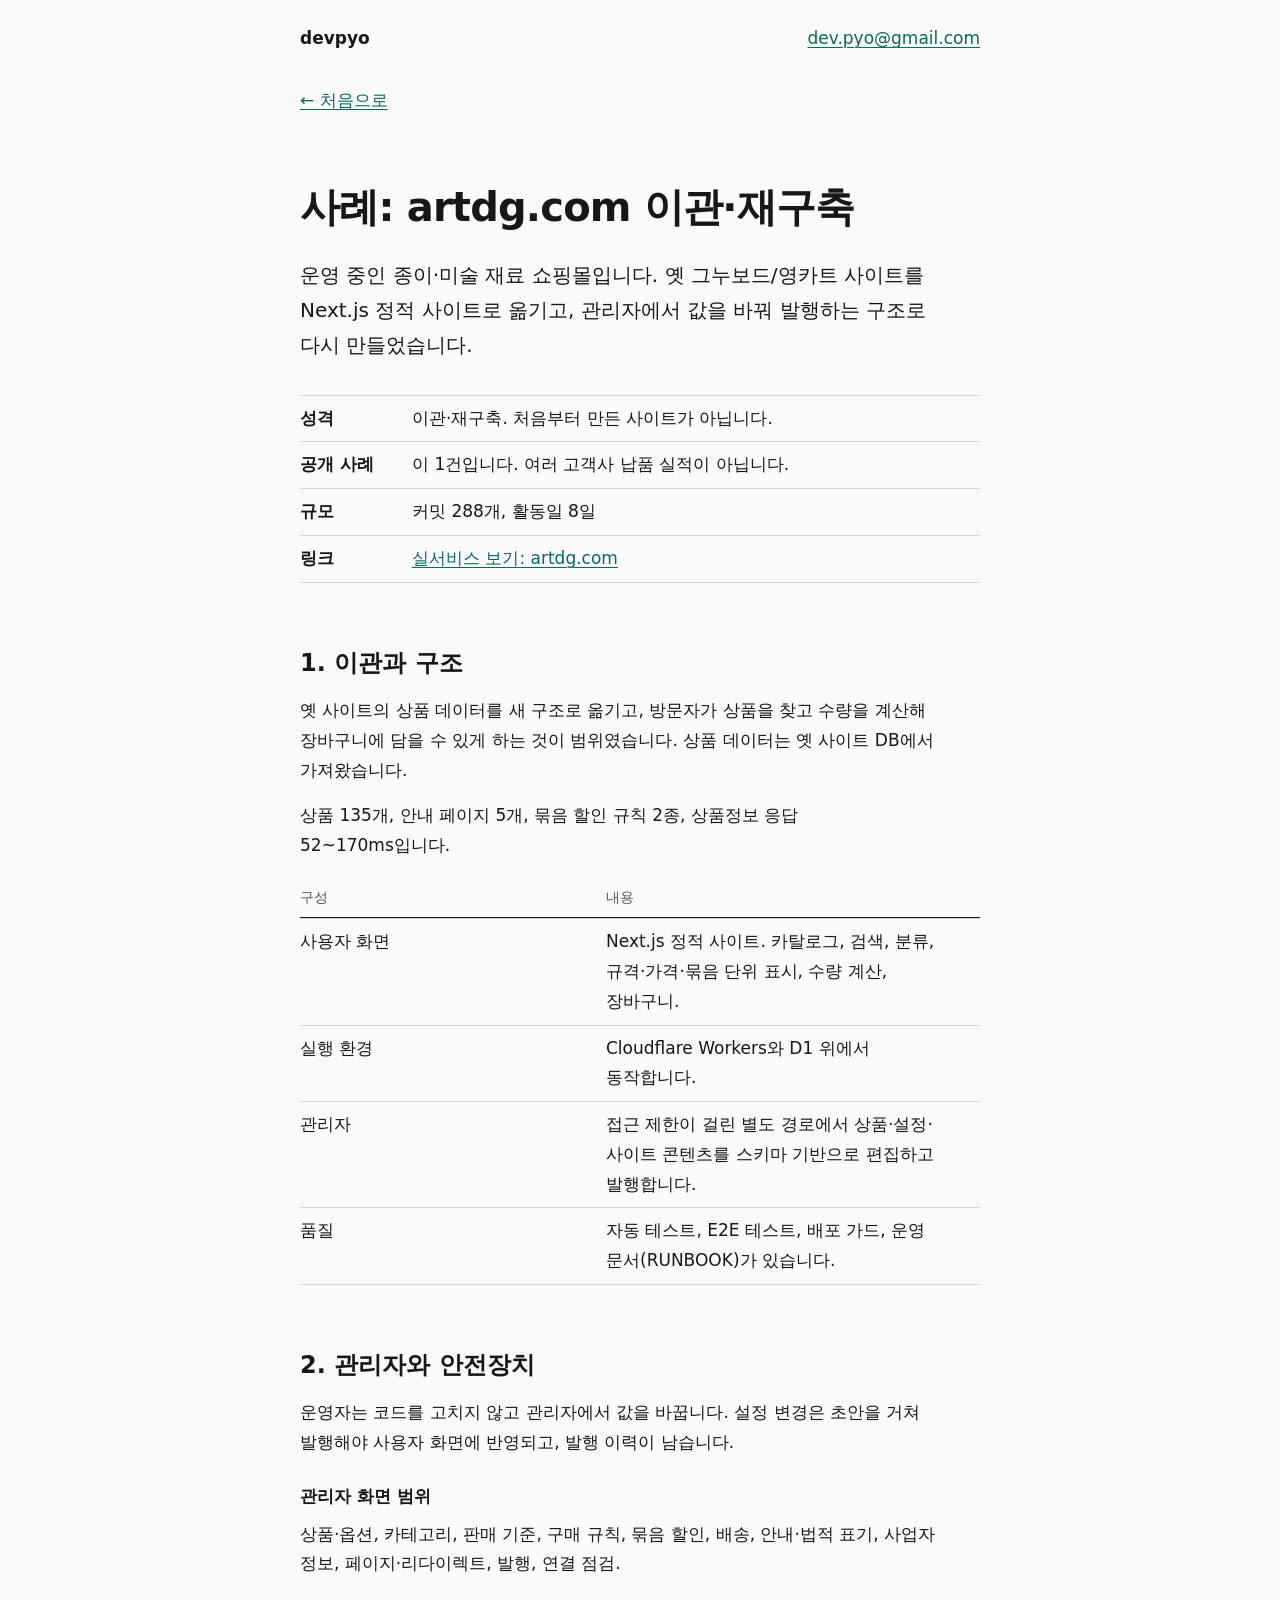
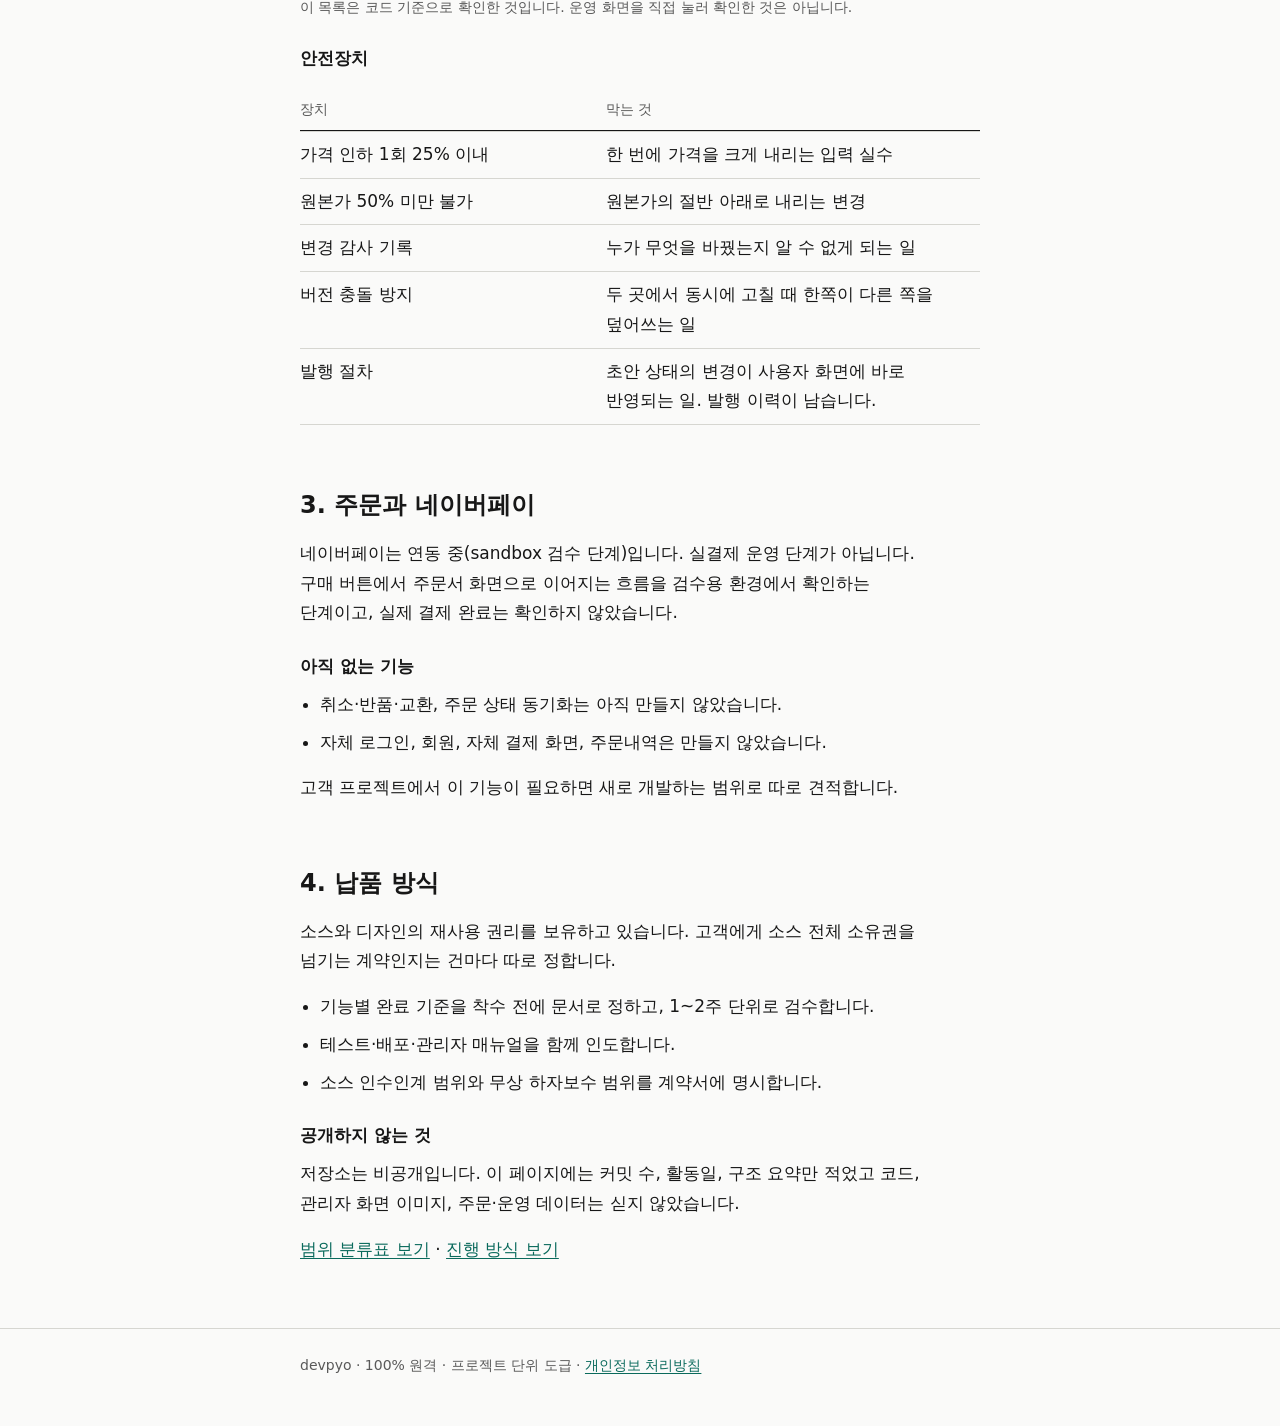
==== case-artdg.html @ 351aacef "Redesign v3: single-column, table-as-tool, no cards, no motion Based on a 31-site review. Removes be" ====
<!doctype html>
<html lang="ko">
<head>
<meta charset="utf-8">
<meta name="viewport" content="width=device-width, initial-scale=1">
<title>사례: artdg.com 이관·재구축 | devpyo</title>
<meta name="description" content="artdg.com 사례. 옛 그누보드/영카트 쇼핑몰을 Next.js 정적 사이트와 Cloudflare Workers/D1 위의 관리자 구조로 이관·재구축한 범위와 아직 없는 기능을 4장으로 나눠 적었습니다.">
<meta name="color-scheme" content="light dark">
<link rel="icon" type="image/svg+xml" href="favicon.svg">
<link rel="stylesheet" href="style.css">
</head>
<body>
<a class="skip" href="#main">본문으로 건너뛰기</a>
<header>
  <div class="wrap">
    <a class="brand" href="index.html">devpyo</a>
    <a href="mailto:dev.pyo@gmail.com">dev.pyo@gmail.com</a>
  </div>
</header>

<main id="main" class="wrap">

<p class="crumb"><a href="index.html">← 처음으로</a></p>
<h1>사례: artdg.com 이관·재구축</h1>
<p class="lead">운영 중인 종이·미술 재료 쇼핑몰입니다. 옛 그누보드/영카트 사이트를 Next.js 정적 사이트로 옮기고, 관리자에서 값을 바꿔 발행하는 구조로 다시 만들었습니다.</p>
<dl class="facts">
  <dt>성격</dt><dd>이관·재구축. 처음부터 만든 사이트가 아닙니다.</dd>
  <dt>공개 사례</dt><dd>이 1건입니다. 여러 고객사 납품 실적이 아닙니다.</dd>
  <dt>규모</dt><dd>커밋 288개, 활동일 8일</dd>
  <dt>링크</dt><dd><a href="https://artdg.com/" rel="noopener">실서비스 보기: artdg.com</a></dd>
</dl>

<section id="ch1">
  <h2>1. 이관과 구조</h2>
  <p>옛 사이트의 상품 데이터를 새 구조로 옮기고, 방문자가 상품을 찾고 수량을 계산해 장바구니에 담을 수 있게 하는 것이 범위였습니다. 상품 데이터는 옛 사이트 DB에서 가져왔습니다.</p>
  <p>상품 135개, 안내 페이지 5개, 묶음 할인 규칙 2종, 상품정보 응답 52~170ms입니다.</p>
  <table>
    <caption>구성 요소</caption>
    <thead><tr><th scope="col">구성</th><th scope="col">내용</th></tr></thead>
    <tbody>
      <tr><th scope="row">사용자 화면</th><td>Next.js 정적 사이트. 카탈로그, 검색, 분류, 규격·가격·묶음 단위 표시, 수량 계산, 장바구니.</td></tr>
      <tr><th scope="row">실행 환경</th><td>Cloudflare Workers와 D1 위에서 동작합니다.</td></tr>
      <tr><th scope="row">관리자</th><td>접근 제한이 걸린 별도 경로에서 상품·설정·사이트 콘텐츠를 스키마 기반으로 편집하고 발행합니다.</td></tr>
      <tr><th scope="row">품질</th><td>자동 테스트, E2E 테스트, 배포 가드, 운영 문서(RUNBOOK)가 있습니다.</td></tr>
    </tbody>
  </table>
</section>

<section id="ch2">
  <h2>2. 관리자와 안전장치</h2>
  <p>운영자는 코드를 고치지 않고 관리자에서 값을 바꿉니다. 설정 변경은 초안을 거쳐 발행해야 사용자 화면에 반영되고, 발행 이력이 남습니다.</p>
  <h3>관리자 화면 범위</h3>
  <p>상품·옵션, 카테고리, 판매 기준, 구매 규칙, 묶음 할인, 배송, 안내·법적 표기, 사업자 정보, 페이지·리다이렉트, 발행, 연결 점검.</p>
  <p class="small">이 목록은 코드 기준으로 확인한 것입니다. 운영 화면을 직접 눌러 확인한 것은 아닙니다.</p>
  <h3>안전장치</h3>
  <table>
    <caption>안전장치</caption>
    <thead><tr><th scope="col">장치</th><th scope="col">막는 것</th></tr></thead>
    <tbody>
      <tr><th scope="row">가격 인하 1회 25% 이내</th><td>한 번에 가격을 크게 내리는 입력 실수</td></tr>
      <tr><th scope="row">원본가 50% 미만 불가</th><td>원본가의 절반 아래로 내리는 변경</td></tr>
      <tr><th scope="row">변경 감사 기록</th><td>누가 무엇을 바꿨는지 알 수 없게 되는 일</td></tr>
      <tr><th scope="row">버전 충돌 방지</th><td>두 곳에서 동시에 고칠 때 한쪽이 다른 쪽을 덮어쓰는 일</td></tr>
      <tr><th scope="row">발행 절차</th><td>초안 상태의 변경이 사용자 화면에 바로 반영되는 일. 발행 이력이 남습니다.</td></tr>
    </tbody>
  </table>
</section>

<section id="ch3">
  <h2>3. 주문과 네이버페이</h2>
  <p>네이버페이는 연동 중(sandbox 검수 단계)입니다. 실결제 운영 단계가 아닙니다. 구매 버튼에서 주문서 화면으로 이어지는 흐름을 검수용 환경에서 확인하는 단계이고, 실제 결제 완료는 확인하지 않았습니다.</p>
  <h3>아직 없는 기능</h3>
  <ul>
    <li>취소·반품·교환, 주문 상태 동기화는 아직 만들지 않았습니다.</li>
    <li>자체 로그인, 회원, 자체 결제 화면, 주문내역은 만들지 않았습니다.</li>
  </ul>
  <p>고객 프로젝트에서 이 기능이 필요하면 새로 개발하는 범위로 따로 견적합니다.</p>
</section>

<section id="ch4">
  <h2>4. 납품 방식</h2>
  <p>소스와 디자인의 재사용 권리를 보유하고 있습니다. 고객에게 소스 전체 소유권을 넘기는 계약인지는 건마다 따로 정합니다.</p>
  <ul>
    <li>기능별 완료 기준을 착수 전에 문서로 정하고, 1~2주 단위로 검수합니다.</li>
    <li>테스트·배포·관리자 매뉴얼을 함께 인도합니다.</li>
    <li>소스 인수인계 범위와 무상 하자보수 범위를 계약서에 명시합니다.</li>
  </ul>
  <h3>공개하지 않는 것</h3>
  <p>저장소는 비공개입니다. 이 페이지에는 커밋 수, 활동일, 구조 요약만 적었고 코드, 관리자 화면 이미지, 주문·운영 데이터는 싣지 않았습니다.</p>
  <p><a href="index.html#scope">범위 분류표 보기</a> · <a href="index.html#process">진행 방식 보기</a></p>
</section>

</main>

<footer>
  <div class="wrap">
    <p>devpyo · 100% 원격 · 프로젝트 단위 도급 · <a href="privacy/">개인정보 처리방침</a></p>
  </div>
</footer>
</body>
</html>
---- style.css ----
:root{
  color-scheme:light dark;
  --bg:#fafaf9;--fg:#171717;--muted:#595959;--line:#d6d6d1;--accent:#0a6a5c;
  --font:Pretendard,"Apple SD Gothic Neo","Noto Sans KR","Malgun Gothic",system-ui,-apple-system,"Segoe UI",sans-serif;
}
@media (prefers-color-scheme:dark){
  :root{--bg:#151515;--fg:#ececec;--muted:#a6a6a6;--line:#383838;--accent:#5fd0ba}
}
*{box-sizing:border-box}
body{margin:0;background:var(--bg);color:var(--fg);font:400 1.0625rem/1.75 var(--font);word-break:keep-all;overflow-wrap:anywhere}
.wrap{max-width:45rem;margin:0 auto;padding:0 1.25rem}
a{color:var(--accent);text-underline-offset:.2em;text-decoration-thickness:1px}
:focus-visible{outline:2px solid var(--accent);outline-offset:3px}
.skip{position:absolute;left:-999px;top:0;background:var(--bg);color:var(--fg);padding:.5rem 1rem;z-index:1}
.skip:focus{left:0}
header .wrap{display:flex;flex-wrap:wrap;justify-content:space-between;align-items:baseline;gap:.5rem 1.5rem;padding-top:1.5rem}
.brand{font-weight:600;color:var(--fg);text-decoration:none}
h1{font-size:clamp(1.75rem,1.1rem + 2.6vw,2.5rem);font-weight:600;line-height:1.35;letter-spacing:-.02em;margin:4rem 0 1.5rem}
h2{font-size:1.5rem;font-weight:600;line-height:1.4;margin:0 0 1rem}
h3{font-size:1.0625rem;font-weight:600;margin:1.5rem 0 .5rem}
section{margin-top:4rem}
p,ul,ol,dl{max-width:40rem;margin:0 0 1rem}
ul,ol{padding-left:1.25rem}
li{margin:.5rem 0}
.lead{font-size:1.25rem}
.small{color:var(--muted);font-size:.875rem}
.crumb{margin:2rem 0 0}
dl.facts{display:grid;grid-template-columns:7rem 1fr;margin:2rem 0 0;max-width:none}
dl.facts dt,dl.facts dd{margin:0;padding:.5rem 0;border-top:1px solid var(--line)}
dl.facts dt{font-weight:600}
dl.facts>:nth-last-child(-n+2){border-bottom:1px solid var(--line)}
.steps{list-style:none;padding:0}
.steps li{margin:0;padding:1rem 0;border-top:1px solid var(--line)}
.steps li:last-child{border-bottom:1px solid var(--line)}
.steps strong{display:block}
table{width:100%;border-collapse:collapse;margin:1rem 0}
caption{position:absolute;width:1px;height:1px;overflow:hidden;clip-path:inset(50%);white-space:nowrap;text-align:left}
strong{font-weight:600}
th,td{border-top:1px solid var(--line);padding:.5rem 1rem .5rem 0;text-align:left;vertical-align:top;font-weight:400}
thead th{border-top:0;border-bottom:1px solid var(--fg);color:var(--muted);font-size:.875rem}
tbody th{width:45%}
tbody tr:last-child>*{border-bottom:1px solid var(--line)}
td.note-cell{color:var(--muted);font-size:.875rem}
tr:has(input:checked) th{font-weight:600}
.mk{display:inline-block;width:1.25em}
.have{color:var(--accent);font-weight:600}
.partial,.new{white-space:nowrap}
.partial{font-weight:600}
.pick{display:flex;align-items:baseline;gap:.5rem;cursor:pointer}
.pick input{flex:none;width:1.125rem;height:1.125rem;margin:0;accent-color:var(--accent);transform:translateY(.15rem)}
#result{border-top:1px solid var(--fg);padding-top:1rem}
.summary{font-size:1.25rem;font-weight:600;margin:0 0 .5rem}
.gt{font-weight:600;margin:1rem 0 0}
#groups ul{margin:.25rem 0 0}
#groups li small{display:block;color:var(--muted);font-size:.875rem}
.actions{display:flex;flex-wrap:wrap;gap:.5rem 1.5rem;margin:1rem 0 0}
.linkbtn{font:inherit;color:var(--accent);background:none;border:0;padding:0;text-decoration:underline;text-decoration-thickness:1px;text-underline-offset:.2em;cursor:pointer}
[hidden]{display:none!important}
.mail-big{font-size:1.5rem;font-weight:600}
footer{margin-top:4rem;padding:1.5rem 0 3rem;border-top:1px solid var(--line);color:var(--muted);font-size:.875rem}
footer p{margin:0;max-width:none}
@media (max-width:640px){
  h1{margin-top:3rem}
  table,tbody,tr,th,td{display:block;width:auto}
  thead{position:absolute;width:1px;height:1px;overflow:hidden;clip-path:inset(50%)}
  tr{border-top:1px solid var(--line);padding:.5rem 0}
  tbody tr:last-child{border-bottom:1px solid var(--line)}
  th,td,tbody tr:last-child>*{border:0;padding:0}
  tbody th{width:auto}
  #class-table tr{display:grid;grid-template-columns:1fr auto;gap:.25rem 1rem}
  td.note-cell{grid-column:1/-1}
  td.note-cell:empty{display:none}
}
@media (max-width:520px){
  dl.facts{grid-template-columns:1fr}
  dl.facts dd{border-top:0;padding-top:0}
  dl.facts>:nth-last-child(-n+2){border-bottom:0}
  dl.facts dd:last-child{border-bottom:1px solid var(--line)}
}
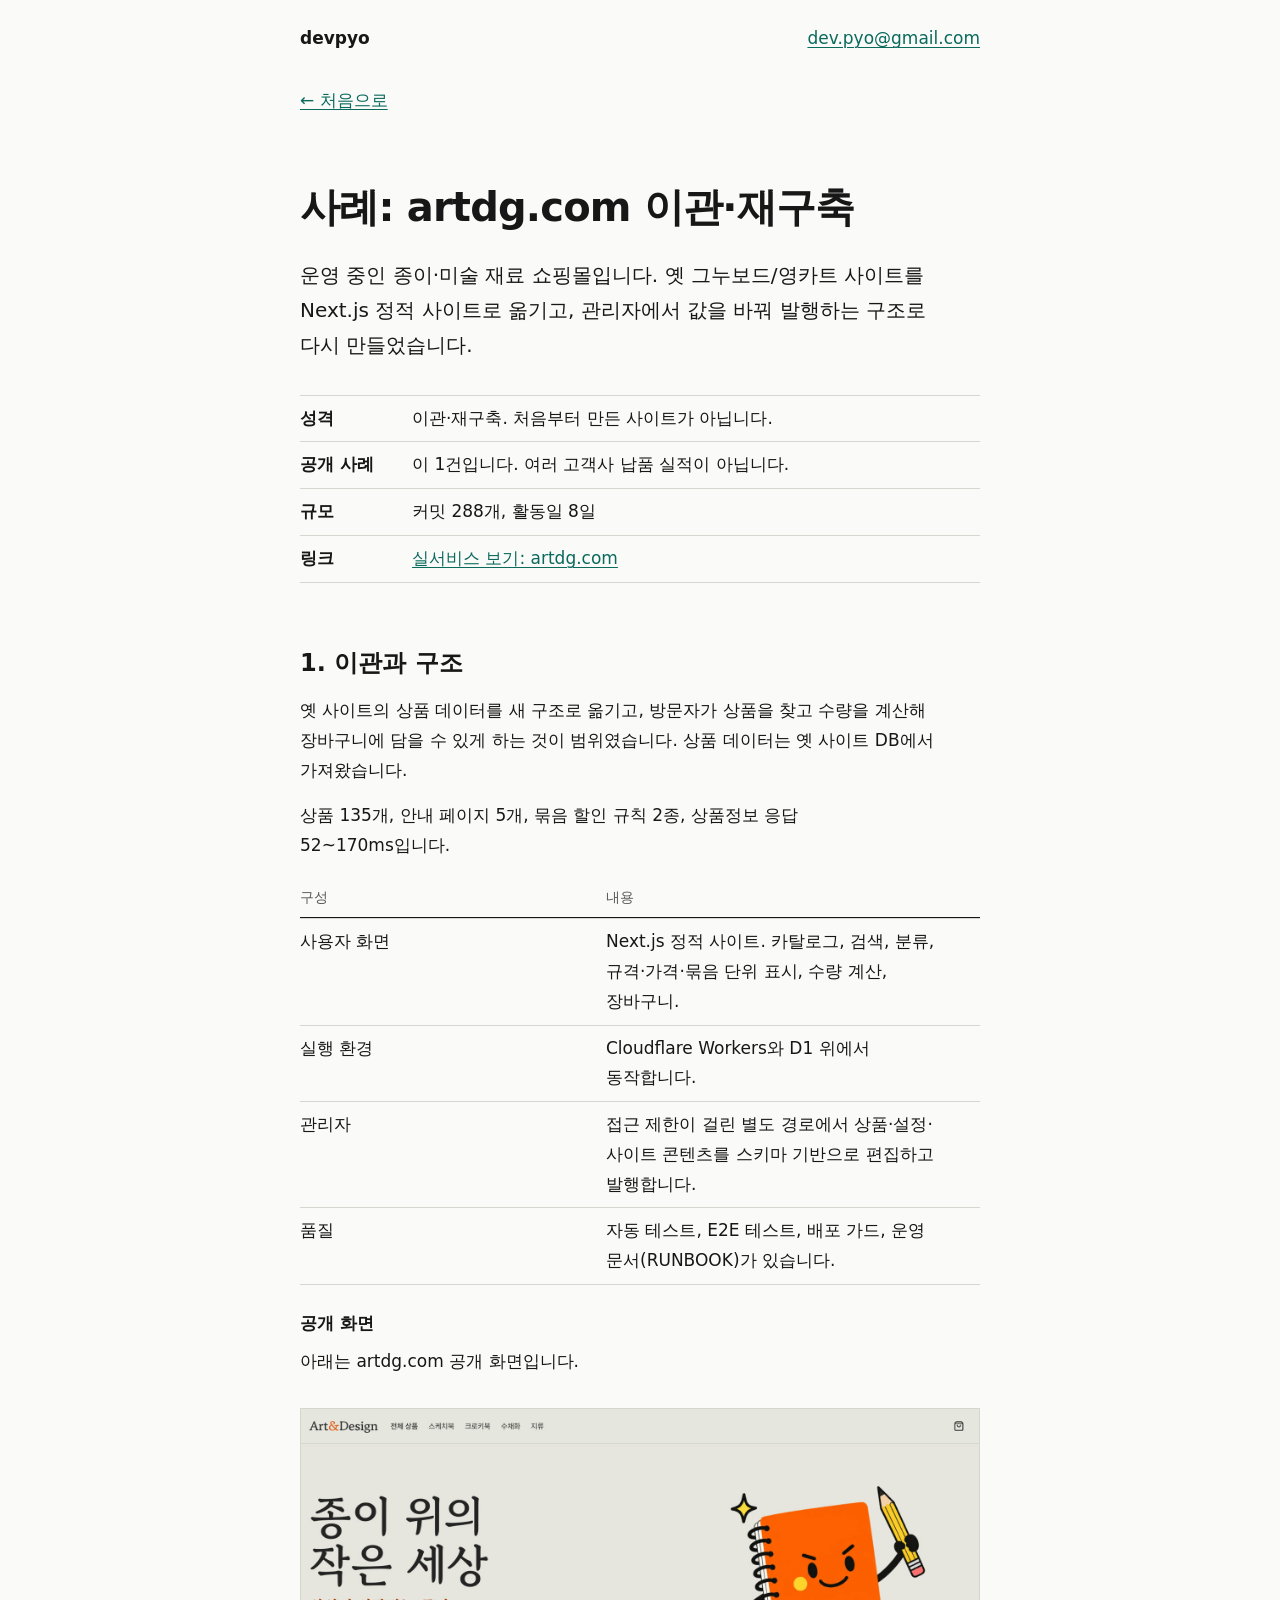
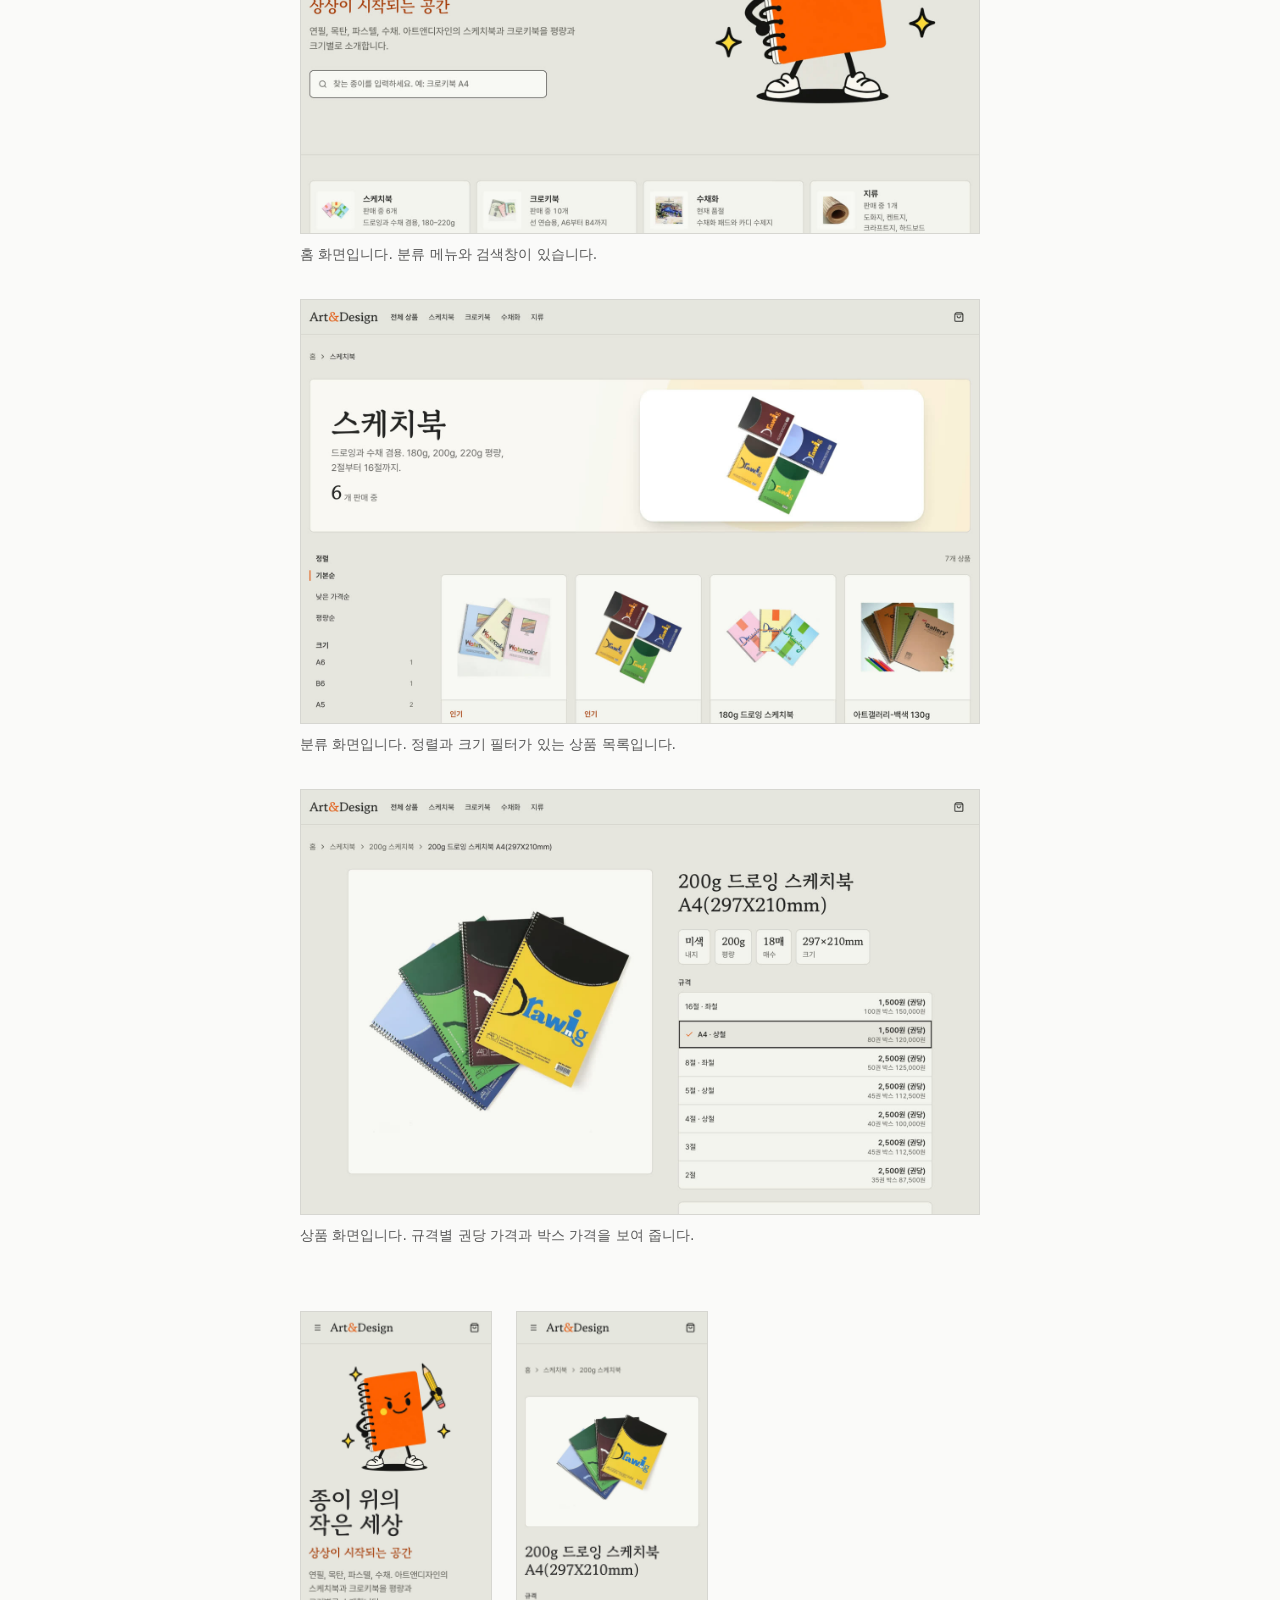
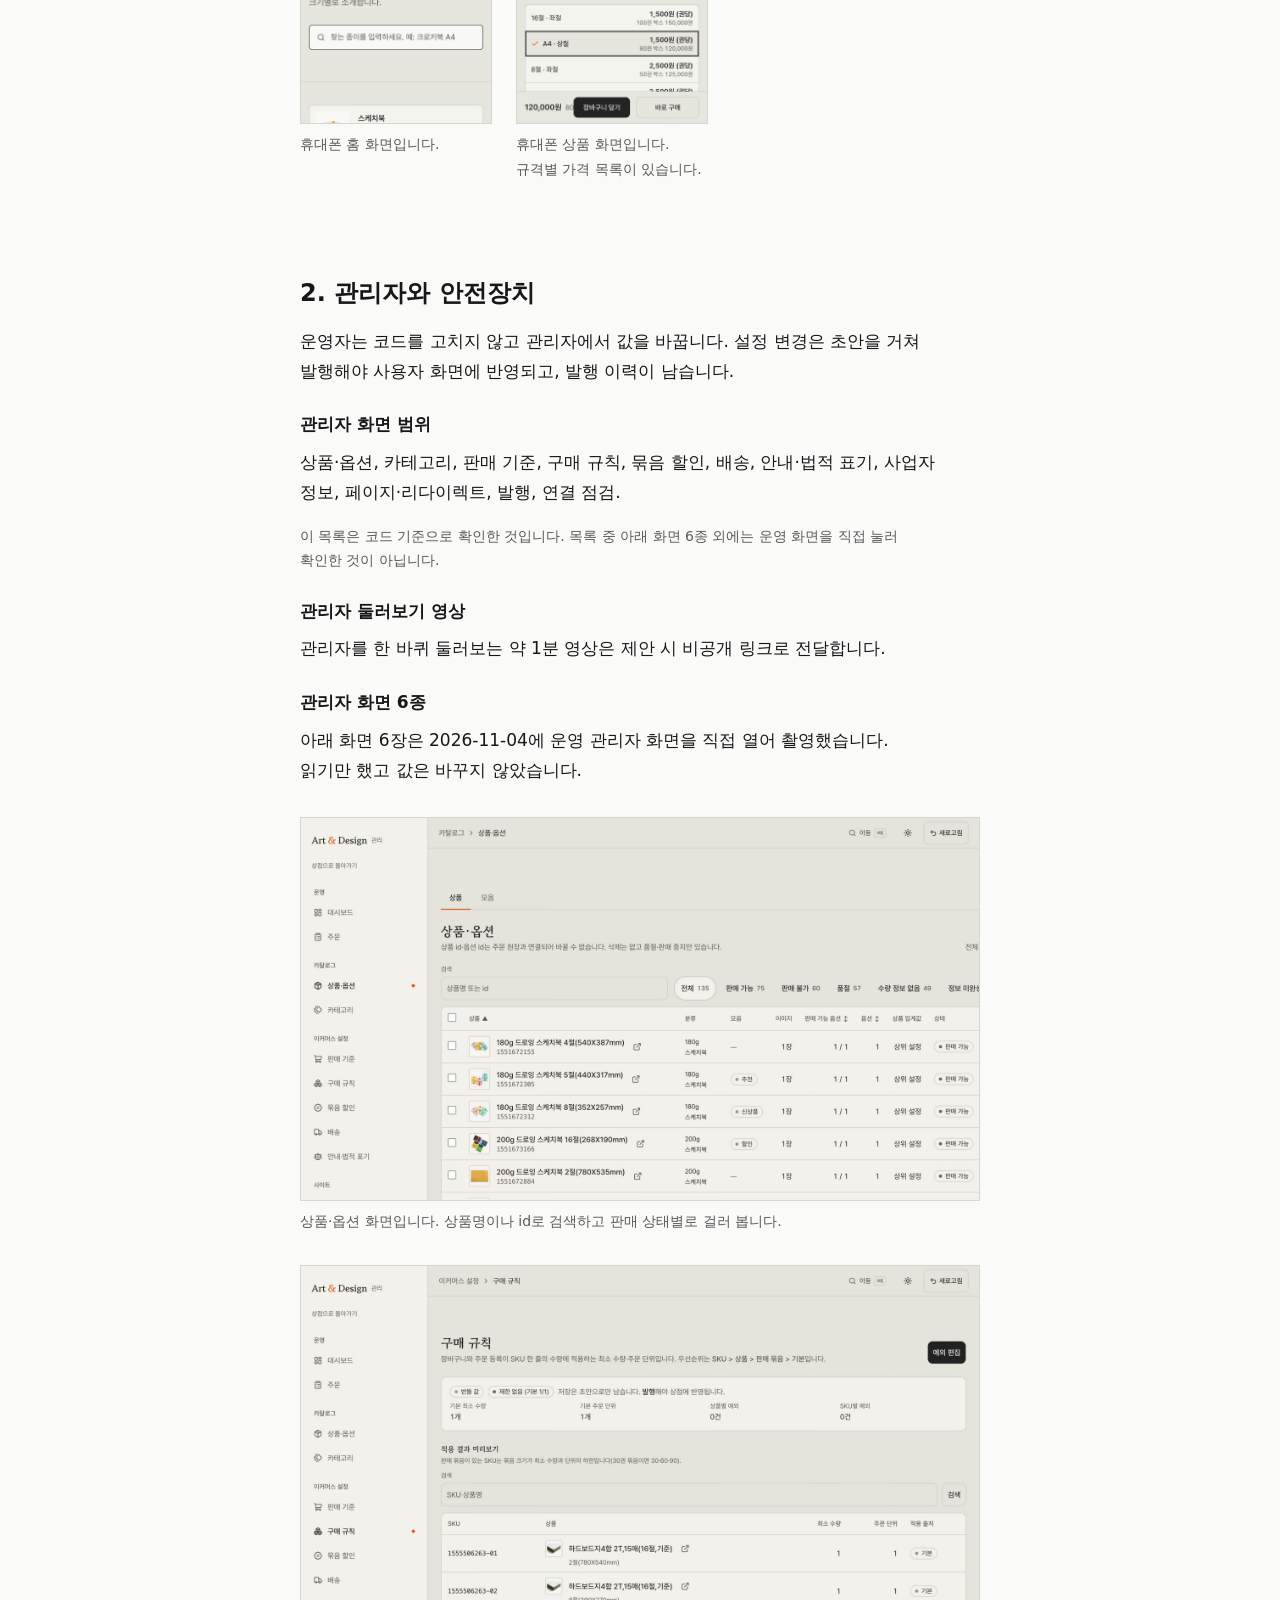
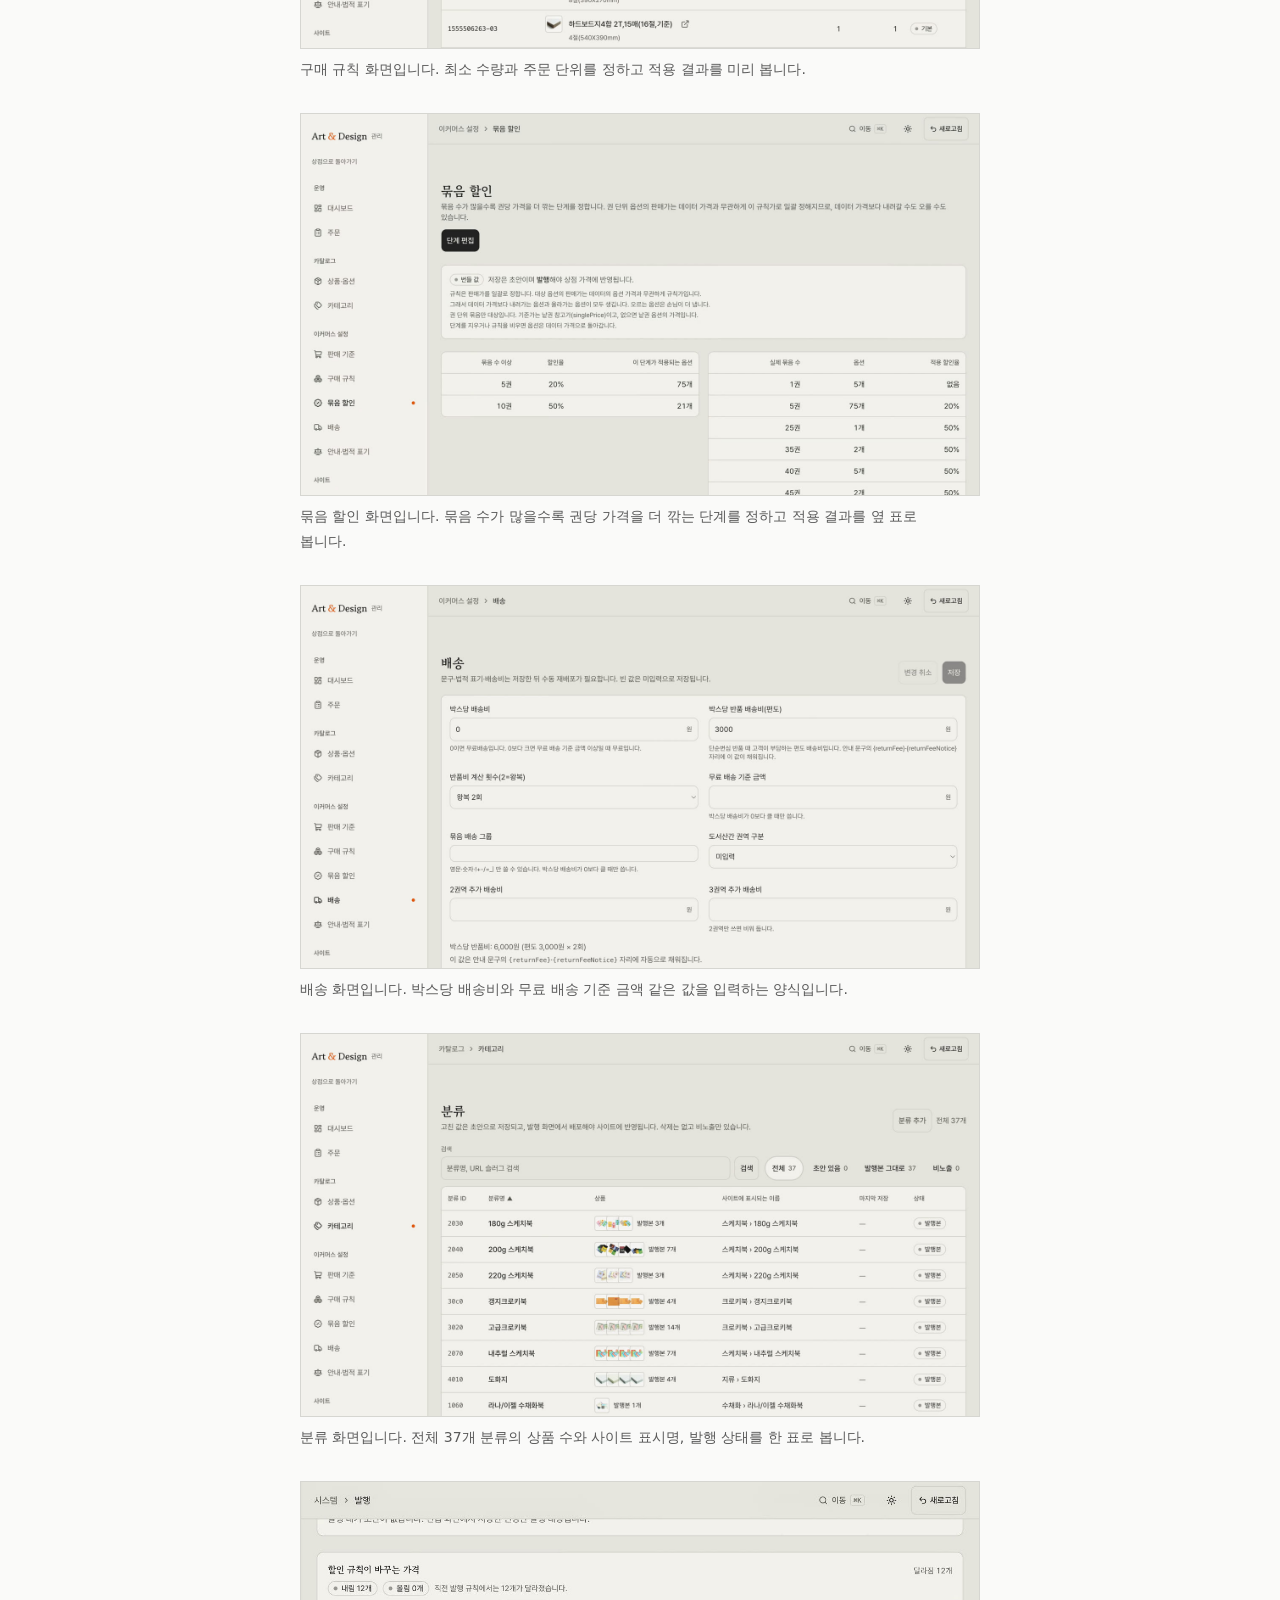
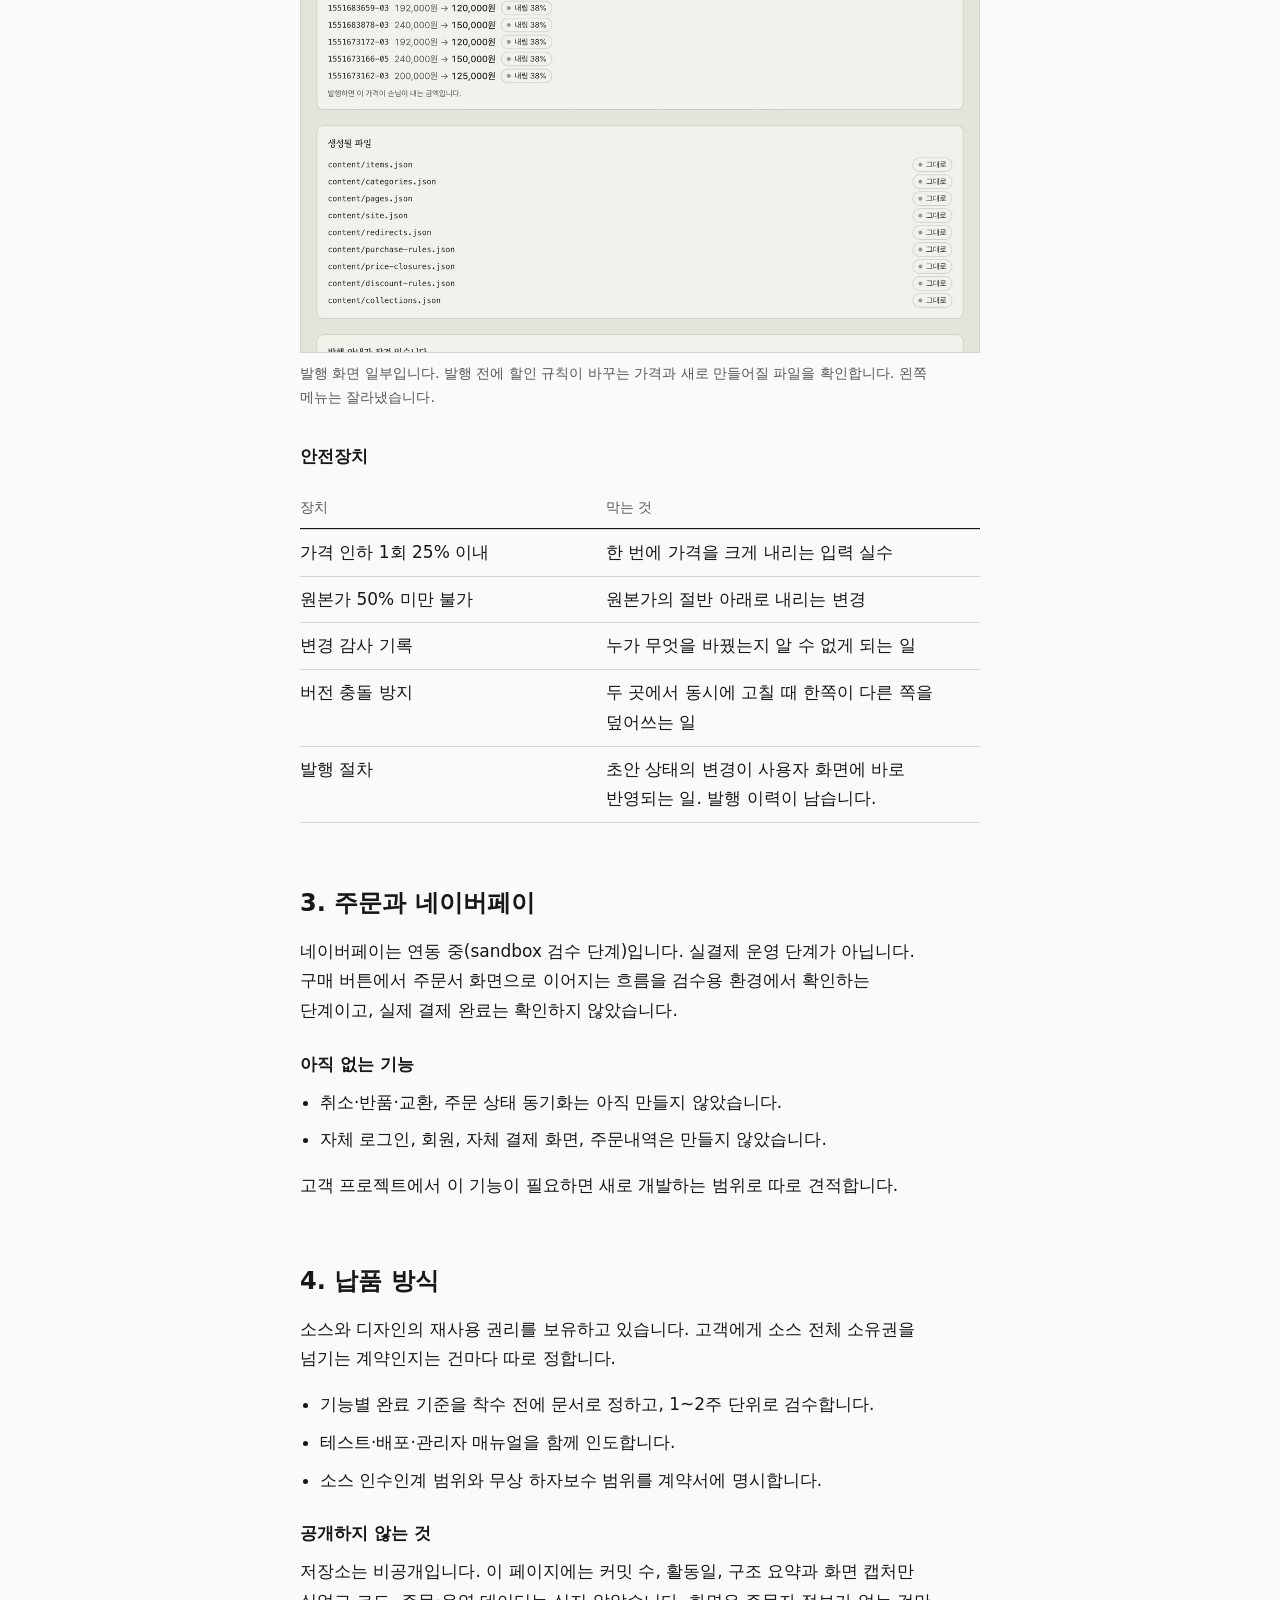
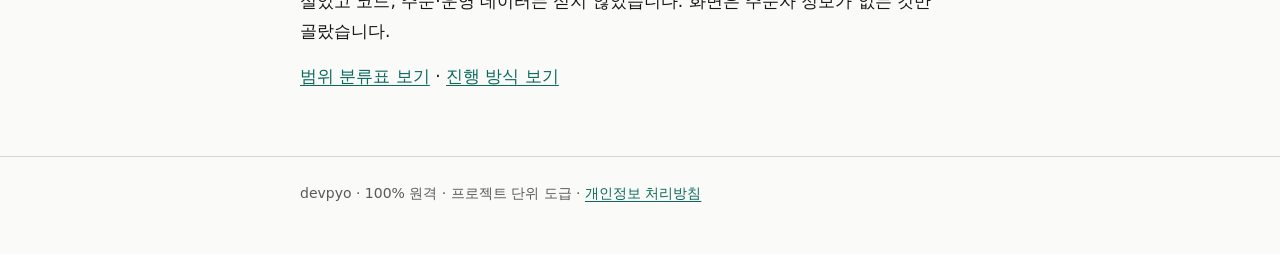
==== commit ae482995: "Case page: add 5 public and 6 admin screenshots with captions, video placeholder" ====
--- a/case-artdg.html
+++ b/case-artdg.html
@@ -44,6 +44,30 @@
       <tr><th scope="row">품질</th><td>자동 테스트, E2E 테스트, 배포 가드, 운영 문서(RUNBOOK)가 있습니다.</td></tr>
     </tbody>
   </table>
+  <h3>공개 화면</h3>
+  <p>아래는 artdg.com 공개 화면입니다.</p>
+  <figure>
+    <a href="media/artdg-d-home.jpg" target="_blank" rel="noopener"><img src="media/artdg-d-home.jpg" width="1600" height="1000" alt="artdg.com 데스크톱 홈 화면. 분류 메뉴와 검색창, 분류 바로가기가 보인다." loading="lazy" decoding="async"></a>
+    <figcaption>홈 화면입니다. 분류 메뉴와 검색창이 있습니다.</figcaption>
+  </figure>
+  <figure>
+    <a href="media/artdg-d-category.jpg" target="_blank" rel="noopener"><img src="media/artdg-d-category.jpg" width="1600" height="1000" alt="artdg.com 스케치북 분류 화면. 정렬과 크기 필터가 왼쪽에 있고 상품 목록이 오른쪽에 있다." loading="lazy" decoding="async"></a>
+    <figcaption>분류 화면입니다. 정렬과 크기 필터가 있는 상품 목록입니다.</figcaption>
+  </figure>
+  <figure>
+    <a href="media/artdg-d-product.jpg" target="_blank" rel="noopener"><img src="media/artdg-d-product.jpg" width="1600" height="1000" alt="artdg.com 상품 화면. 상품 사진 옆에 규격별 권당 가격과 박스 가격 목록이 있다." loading="lazy" decoding="async"></a>
+    <figcaption>상품 화면입니다. 규격별 권당 가격과 박스 가격을 보여 줍니다.</figcaption>
+  </figure>
+  <div class="shots">
+  <figure>
+    <a href="media/artdg-m-home.jpg" target="_blank" rel="noopener"><img src="media/artdg-m-home.jpg" width="780" height="1688" alt="artdg.com 휴대폰 홈 화면. 상단에 메뉴와 장바구니 아이콘, 아래에 검색창이 있다." loading="lazy" decoding="async"></a>
+    <figcaption>휴대폰 홈 화면입니다.</figcaption>
+  </figure>
+  <figure>
+    <a href="media/artdg-m-product.jpg" target="_blank" rel="noopener"><img src="media/artdg-m-product.jpg" width="780" height="1688" alt="artdg.com 휴대폰 상품 화면. 상품 사진 아래에 규격별 가격 목록이 있다." loading="lazy" decoding="async"></a>
+    <figcaption>휴대폰 상품 화면입니다. 규격별 가격 목록이 있습니다.</figcaption>
+  </figure>
+  </div>
 </section>
 
 <section id="ch2">
@@ -51,7 +75,35 @@
   <p>운영자는 코드를 고치지 않고 관리자에서 값을 바꿉니다. 설정 변경은 초안을 거쳐 발행해야 사용자 화면에 반영되고, 발행 이력이 남습니다.</p>
   <h3>관리자 화면 범위</h3>
   <p>상품·옵션, 카테고리, 판매 기준, 구매 규칙, 묶음 할인, 배송, 안내·법적 표기, 사업자 정보, 페이지·리다이렉트, 발행, 연결 점검.</p>
-  <p class="small">이 목록은 코드 기준으로 확인한 것입니다. 운영 화면을 직접 눌러 확인한 것은 아닙니다.</p>
+  <p class="small">이 목록은 코드 기준으로 확인한 것입니다. 목록 중 아래 화면 6종 외에는 운영 화면을 직접 눌러 확인한 것이 아닙니다.</p>
+  <h3>관리자 둘러보기 영상</h3>
+  <p>관리자를 한 바퀴 둘러보는 약 1분 영상은 제안 시 비공개 링크로 전달합니다.</p>
+  <h3>관리자 화면 6종</h3>
+  <p>아래 화면 6장은 2026-11-04에 운영 관리자 화면을 직접 열어 촬영했습니다. 읽기만 했고 값은 바꾸지 않았습니다.</p>
+  <figure>
+    <a href="media/admin-products.jpg" target="_blank" rel="noopener"><img src="media/admin-products.jpg" width="1600" height="900" alt="관리자 상품·옵션 화면. 상품명 검색창, 판매 상태별 개수, 상품 목록 표가 보인다." loading="lazy" decoding="async"></a>
+    <figcaption>상품·옵션 화면입니다. 상품명이나 id로 검색하고 판매 상태별로 걸러 봅니다.</figcaption>
+  </figure>
+  <figure>
+    <a href="media/admin-purchase-rules.jpg" target="_blank" rel="noopener"><img src="media/admin-purchase-rules.jpg" width="1600" height="900" alt="관리자 구매 규칙 화면. 기본 최소 수량과 주문 단위, 적용 결과 미리보기 표가 보인다." loading="lazy" decoding="async"></a>
+    <figcaption>구매 규칙 화면입니다. 최소 수량과 주문 단위를 정하고 적용 결과를 미리 봅니다.</figcaption>
+  </figure>
+  <figure>
+    <a href="media/admin-bundle-discount.jpg" target="_blank" rel="noopener"><img src="media/admin-bundle-discount.jpg" width="1600" height="900" alt="관리자 묶음 할인 화면. 묶음 수별 할인율 표와 실제 적용 결과 표가 나란히 있다." loading="lazy" decoding="async"></a>
+    <figcaption>묶음 할인 화면입니다. 묶음 수가 많을수록 권당 가격을 더 깎는 단계를 정하고 적용 결과를 옆 표로 봅니다.</figcaption>
+  </figure>
+  <figure>
+    <a href="media/admin-shipping.jpg" target="_blank" rel="noopener"><img src="media/admin-shipping.jpg" width="1600" height="900" alt="관리자 배송 화면. 박스당 배송비와 무료 배송 기준 금액 등을 입력하는 양식이 보인다." loading="lazy" decoding="async"></a>
+    <figcaption>배송 화면입니다. 박스당 배송비와 무료 배송 기준 금액 같은 값을 입력하는 양식입니다.</figcaption>
+  </figure>
+  <figure>
+    <a href="media/admin-categories.jpg" target="_blank" rel="noopener"><img src="media/admin-categories.jpg" width="1600" height="900" alt="관리자 분류 화면. 분류 ID, 분류명, 상품 개수, 사이트 표시명, 발행 상태가 표로 보인다." loading="lazy" decoding="async"></a>
+    <figcaption>분류 화면입니다. 전체 37개 분류의 상품 수와 사이트 표시명, 발행 상태를 한 표로 봅니다.</figcaption>
+  </figure>
+  <figure>
+    <a href="media/admin-publish.jpg" target="_blank" rel="noopener"><img src="media/admin-publish.jpg" width="1300" height="900" alt="관리자 발행 화면 일부. 할인 규칙이 바꾸는 가격 목록과 새로 생성될 파일 목록이 보인다." loading="lazy" decoding="async"></a>
+    <figcaption>발행 화면 일부입니다. 발행 전에 할인 규칙이 바꾸는 가격과 새로 만들어질 파일을 확인합니다. 왼쪽 메뉴는 잘라냈습니다.</figcaption>
+  </figure>
   <h3>안전장치</h3>
   <table>
     <caption>안전장치</caption>
@@ -86,7 +138,7 @@
     <li>소스 인수인계 범위와 무상 하자보수 범위를 계약서에 명시합니다.</li>
   </ul>
   <h3>공개하지 않는 것</h3>
-  <p>저장소는 비공개입니다. 이 페이지에는 커밋 수, 활동일, 구조 요약만 적었고 코드, 관리자 화면 이미지, 주문·운영 데이터는 싣지 않았습니다.</p>
+  <p>저장소는 비공개입니다. 이 페이지에는 커밋 수, 활동일, 구조 요약과 화면 캡처만 실었고 코드, 주문·운영 데이터는 싣지 않았습니다. 화면은 주문자 정보가 없는 것만 골랐습니다.</p>
   <p><a href="index.html#scope">범위 분류표 보기</a> · <a href="index.html#process">진행 방식 보기</a></p>
 </section>
 
--- a/style.css
+++ b/style.css
@@ -55,6 +55,12 @@
 #groups li small{display:block;color:var(--muted);font-size:.875rem}
 .actions{display:flex;flex-wrap:wrap;gap:.5rem 1.5rem;margin:1rem 0 0}
 .linkbtn{font:inherit;color:var(--accent);background:none;border:0;padding:0;text-decoration:underline;text-decoration-thickness:1px;text-underline-offset:.2em;cursor:pointer}
+figure{margin:2rem 0}
+figure a{display:block}
+img{display:block;max-width:100%;height:auto;border:1px solid var(--line)}
+figcaption{color:var(--muted);font-size:.875rem;margin-top:.5rem;max-width:40rem}
+.shots{display:flex;flex-wrap:wrap;gap:0 1.5rem}
+.shots figure{width:calc(50% - .75rem);max-width:12rem}
 [hidden]{display:none!important}
 .mail-big{font-size:1.5rem;font-weight:600}
 footer{margin-top:4rem;padding:1.5rem 0 3rem;border-top:1px solid var(--line);color:var(--muted);font-size:.875rem}
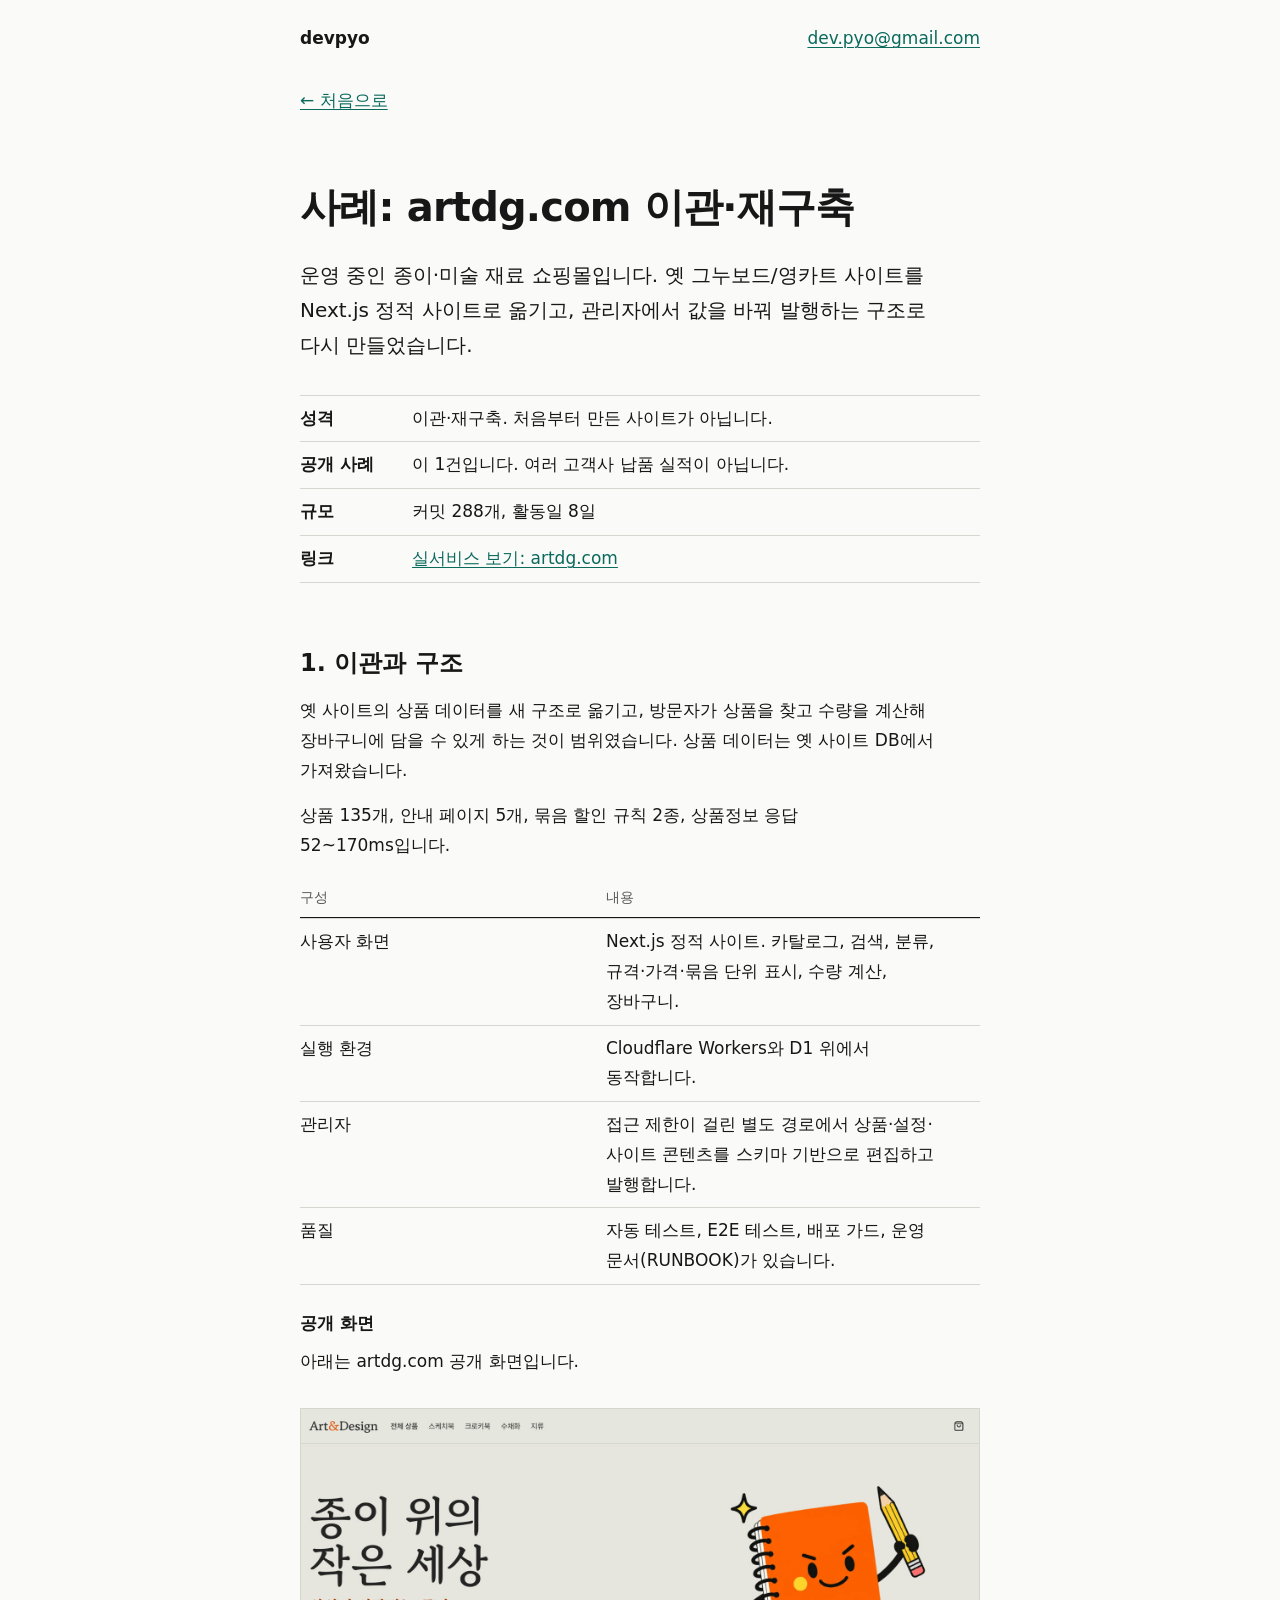
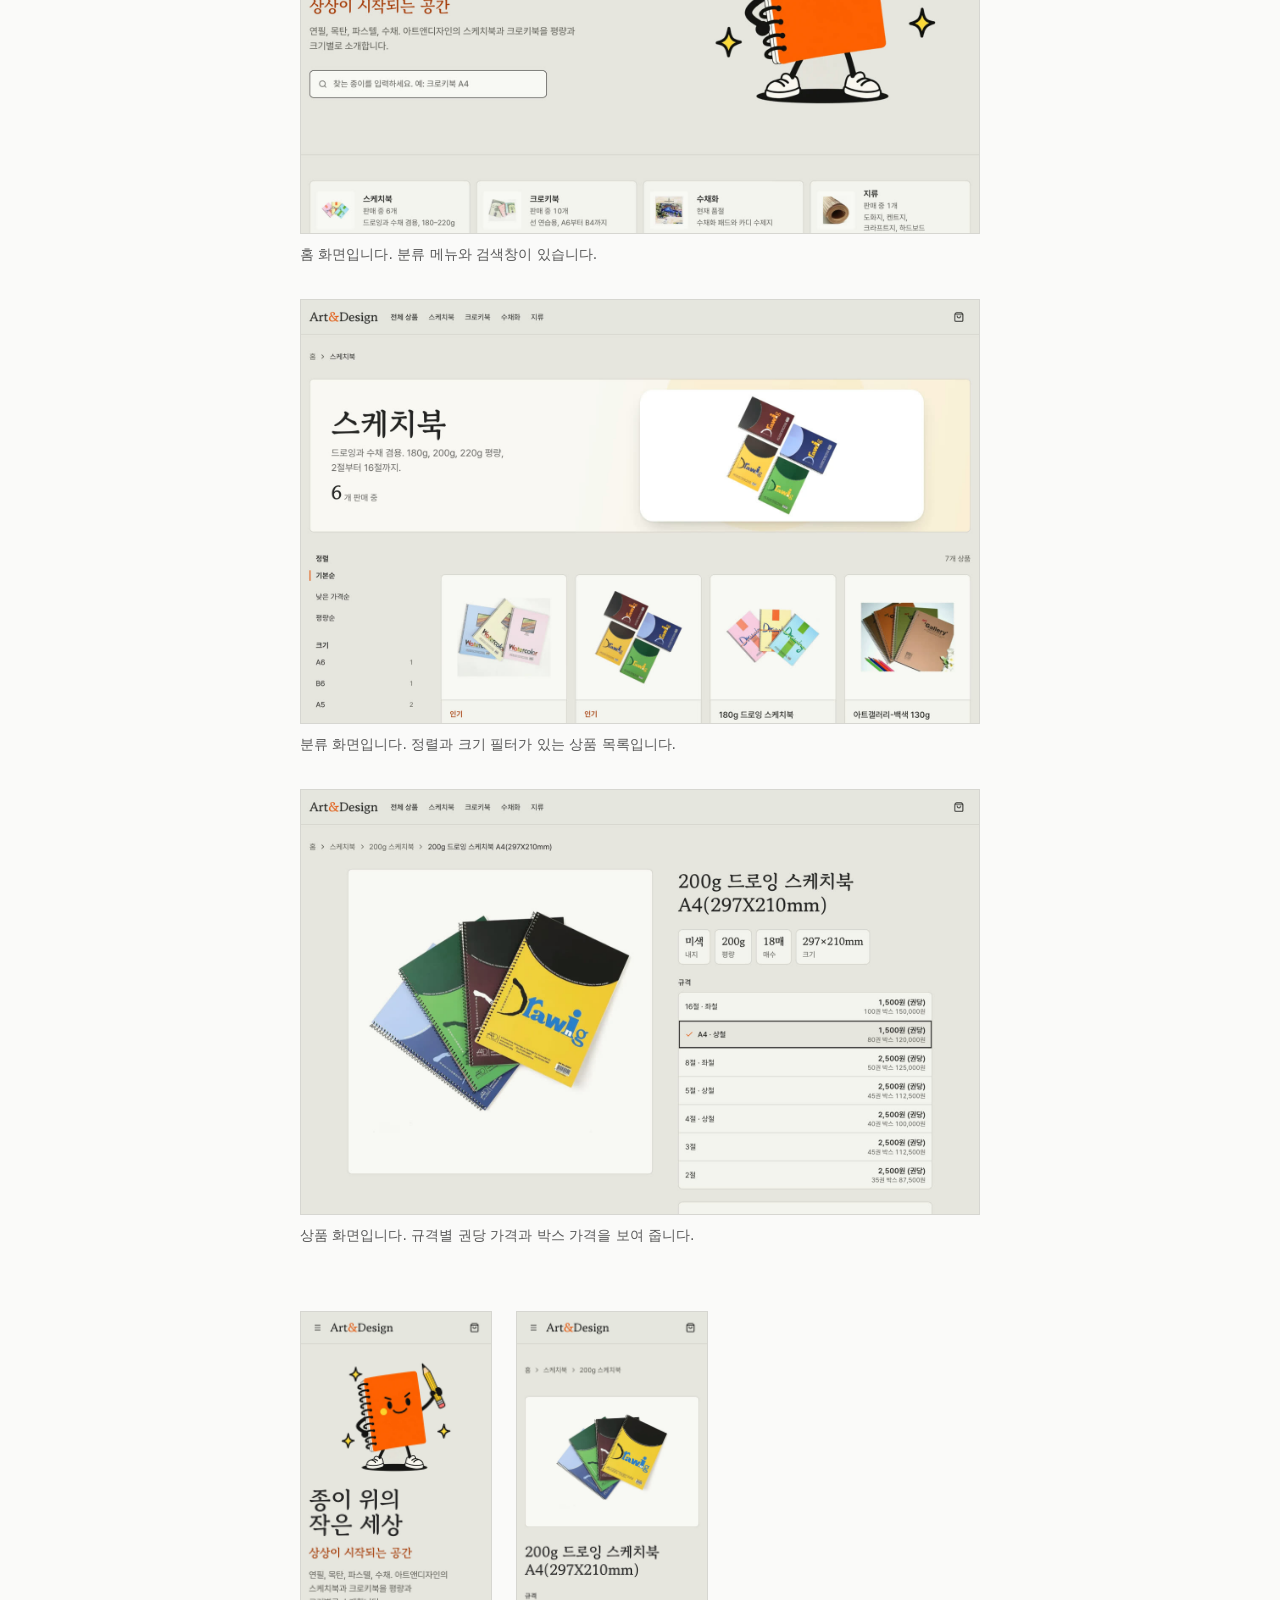
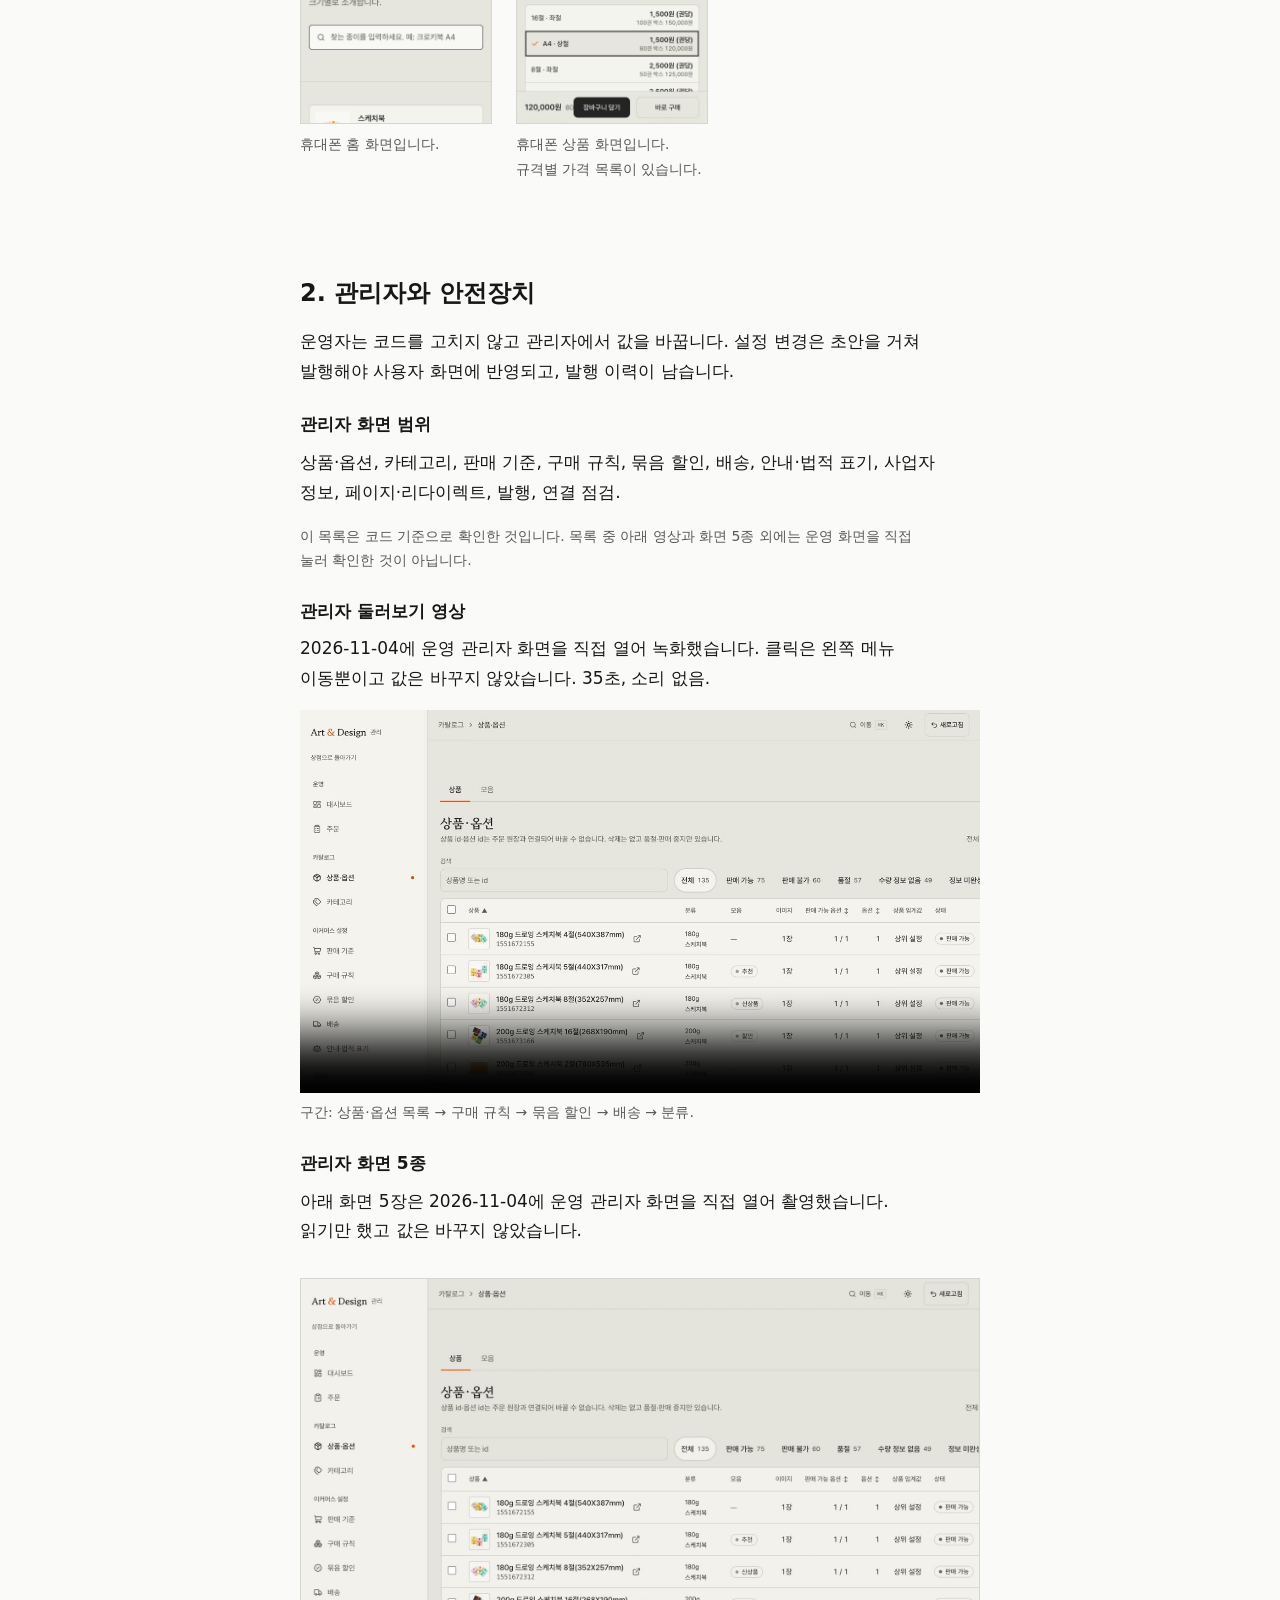
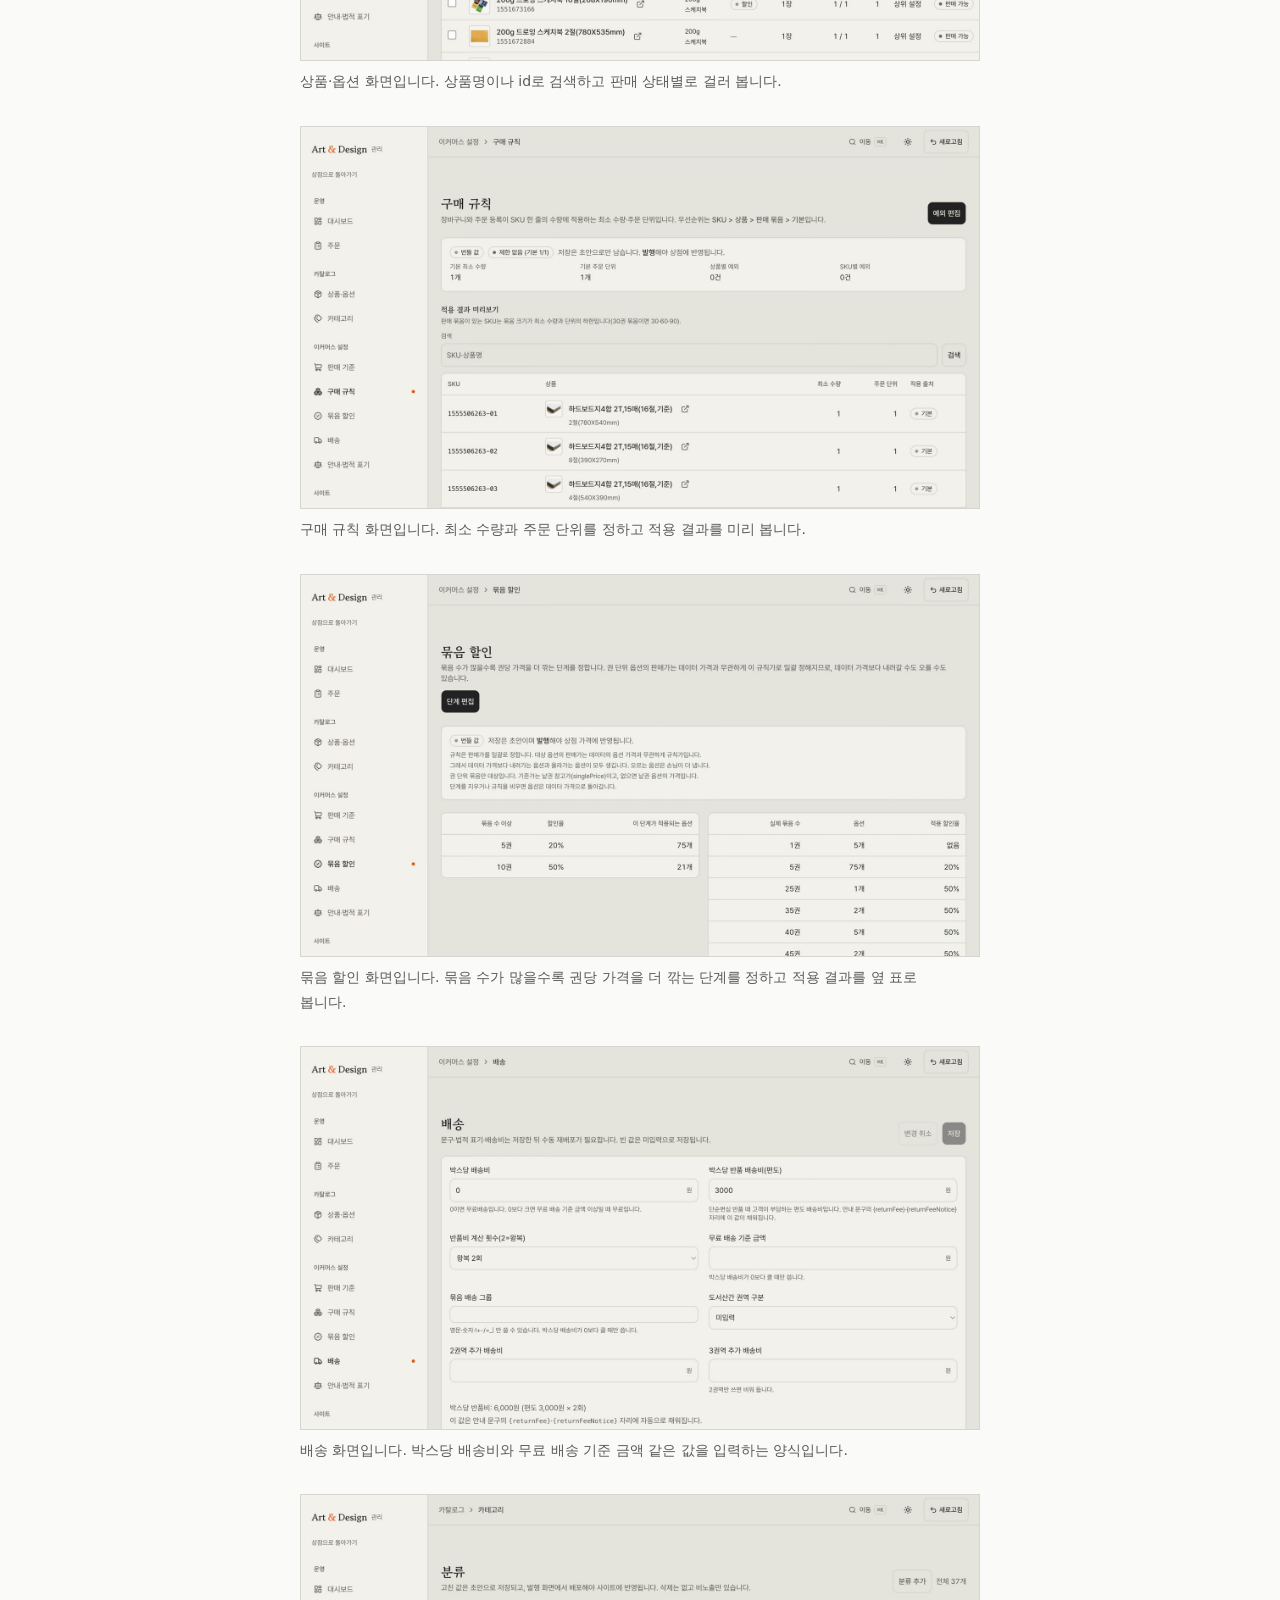
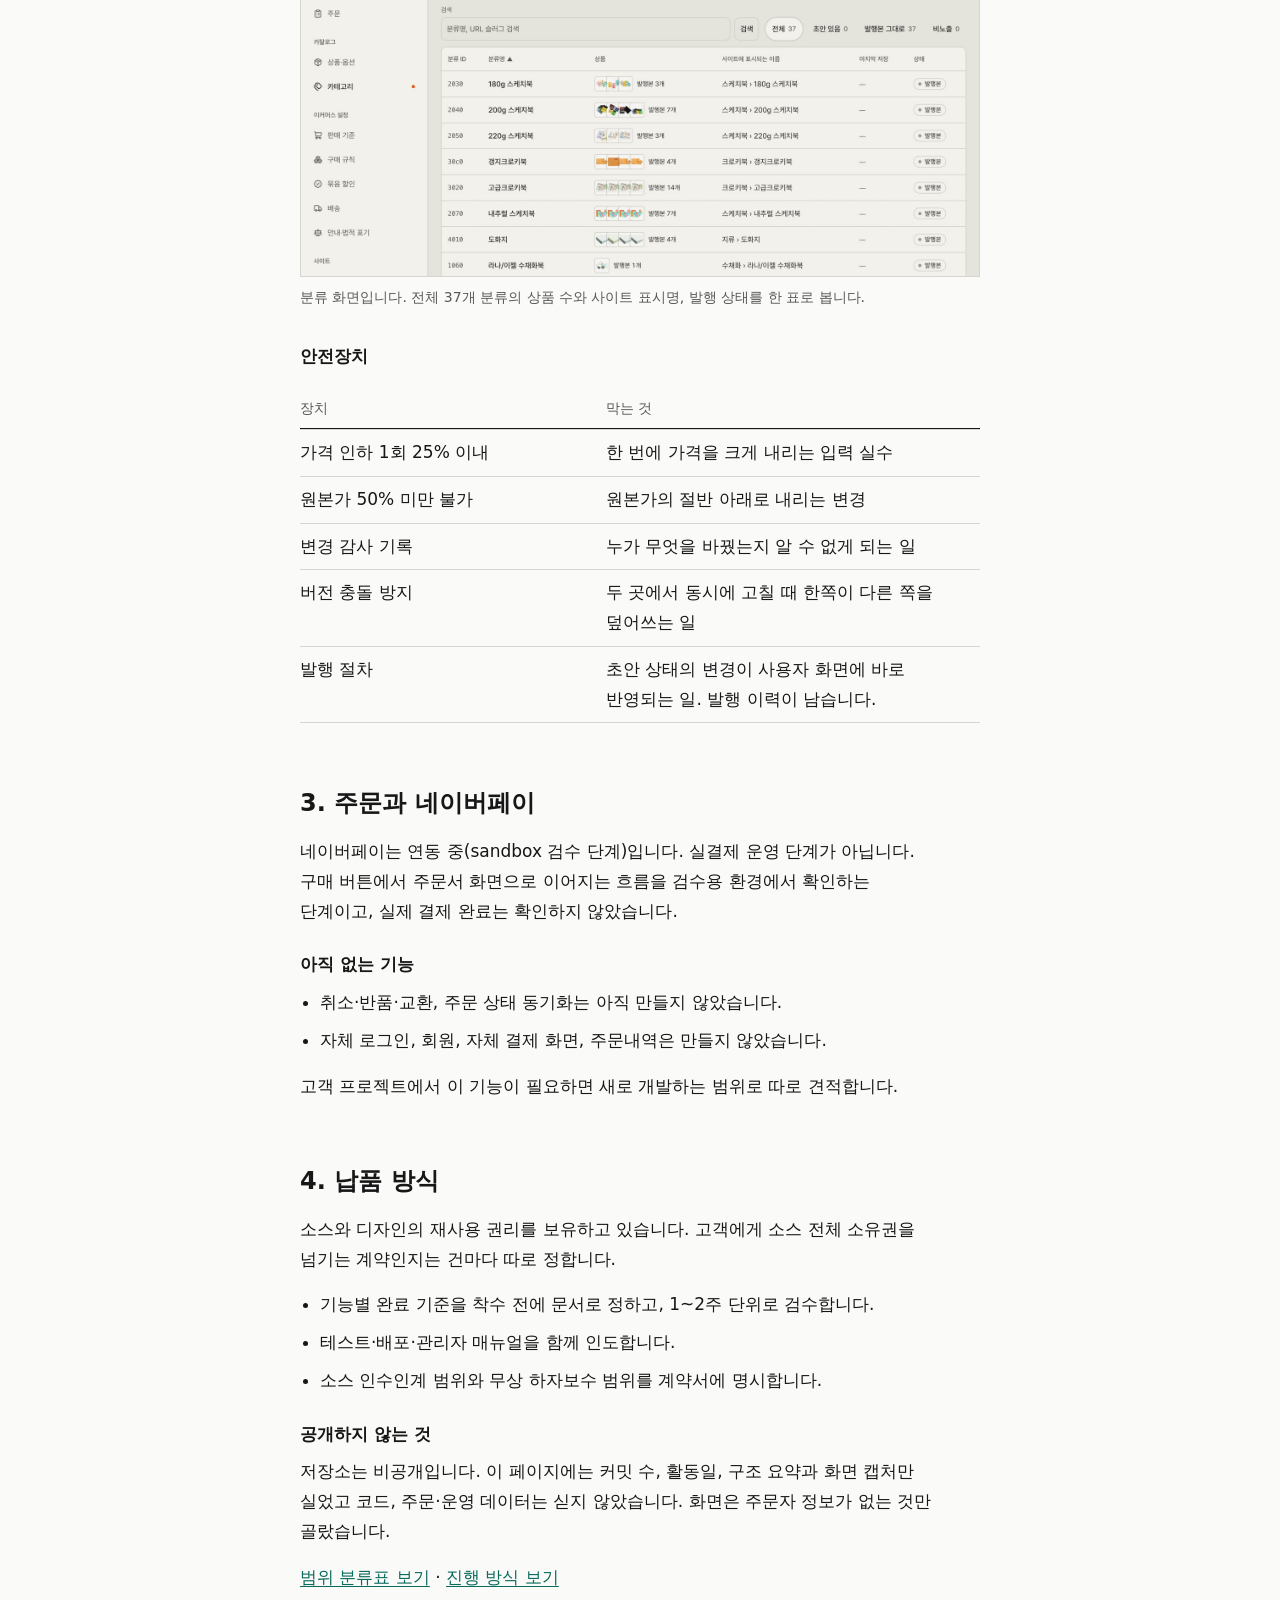
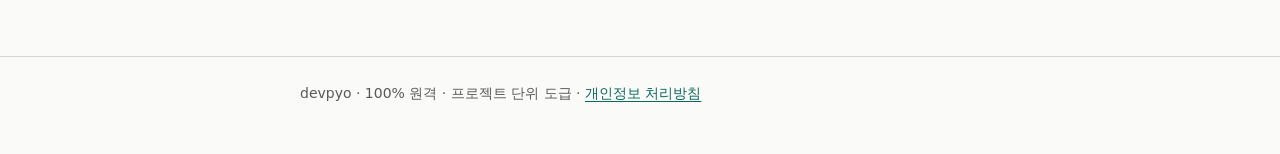
==== commit 9f12e21a: "Case page: add 35s admin tour video, drop publish screen" ====
--- a/case-artdg.html
+++ b/case-artdg.html
@@ -75,11 +75,16 @@
   <p>운영자는 코드를 고치지 않고 관리자에서 값을 바꿉니다. 설정 변경은 초안을 거쳐 발행해야 사용자 화면에 반영되고, 발행 이력이 남습니다.</p>
   <h3>관리자 화면 범위</h3>
   <p>상품·옵션, 카테고리, 판매 기준, 구매 규칙, 묶음 할인, 배송, 안내·법적 표기, 사업자 정보, 페이지·리다이렉트, 발행, 연결 점검.</p>
-  <p class="small">이 목록은 코드 기준으로 확인한 것입니다. 목록 중 아래 화면 6종 외에는 운영 화면을 직접 눌러 확인한 것이 아닙니다.</p>
+  <p class="small">이 목록은 코드 기준으로 확인한 것입니다. 목록 중 아래 영상과 화면 5종 외에는 운영 화면을 직접 눌러 확인한 것이 아닙니다.</p>
   <h3>관리자 둘러보기 영상</h3>
-  <p>관리자를 한 바퀴 둘러보는 약 1분 영상은 제안 시 비공개 링크로 전달합니다.</p>
-  <h3>관리자 화면 6종</h3>
-  <p>아래 화면 6장은 2026-11-04에 운영 관리자 화면을 직접 열어 촬영했습니다. 읽기만 했고 값은 바꾸지 않았습니다.</p>
+  <p>2026-11-04에 운영 관리자 화면을 직접 열어 녹화했습니다. 클릭은 왼쪽 메뉴 이동뿐이고 값은 바꾸지 않았습니다. 35초, 소리 없음.</p>
+  <video controls preload="none" playsinline muted width="1280" height="720" poster="media/admin-tour-poster.jpg">
+    <source src="media/admin-tour.mp4" type="video/mp4">
+    영상을 재생할 수 없는 브라우저입니다. 아래 화면 5장으로 같은 내용을 볼 수 있습니다.
+  </video>
+  <p class="small">구간: 상품·옵션 목록 → 구매 규칙 → 묶음 할인 → 배송 → 분류.</p>
+  <h3>관리자 화면 5종</h3>
+  <p>아래 화면 5장은 2026-11-04에 운영 관리자 화면을 직접 열어 촬영했습니다. 읽기만 했고 값은 바꾸지 않았습니다.</p>
   <figure>
     <a href="media/admin-products.jpg" target="_blank" rel="noopener"><img src="media/admin-products.jpg" width="1600" height="900" alt="관리자 상품·옵션 화면. 상품명 검색창, 판매 상태별 개수, 상품 목록 표가 보인다." loading="lazy" decoding="async"></a>
     <figcaption>상품·옵션 화면입니다. 상품명이나 id로 검색하고 판매 상태별로 걸러 봅니다.</figcaption>
@@ -99,10 +104,6 @@
   <figure>
     <a href="media/admin-categories.jpg" target="_blank" rel="noopener"><img src="media/admin-categories.jpg" width="1600" height="900" alt="관리자 분류 화면. 분류 ID, 분류명, 상품 개수, 사이트 표시명, 발행 상태가 표로 보인다." loading="lazy" decoding="async"></a>
     <figcaption>분류 화면입니다. 전체 37개 분류의 상품 수와 사이트 표시명, 발행 상태를 한 표로 봅니다.</figcaption>
-  </figure>
-  <figure>
-    <a href="media/admin-publish.jpg" target="_blank" rel="noopener"><img src="media/admin-publish.jpg" width="1300" height="900" alt="관리자 발행 화면 일부. 할인 규칙이 바꾸는 가격 목록과 새로 생성될 파일 목록이 보인다." loading="lazy" decoding="async"></a>
-    <figcaption>발행 화면 일부입니다. 발행 전에 할인 규칙이 바꾸는 가격과 새로 만들어질 파일을 확인합니다. 왼쪽 메뉴는 잘라냈습니다.</figcaption>
   </figure>
   <h3>안전장치</h3>
   <table>
--- a/style.css
+++ b/style.css
@@ -83,3 +83,5 @@
   dl.facts>:nth-last-child(-n+2){border-bottom:0}
   dl.facts dd:last-child{border-bottom:1px solid var(--line)}
 }
+
+video{display:block;width:100%;max-width:100%;height:auto;aspect-ratio:16/9;background:var(--bg,#faf8f5);margin:1rem 0 .5rem}
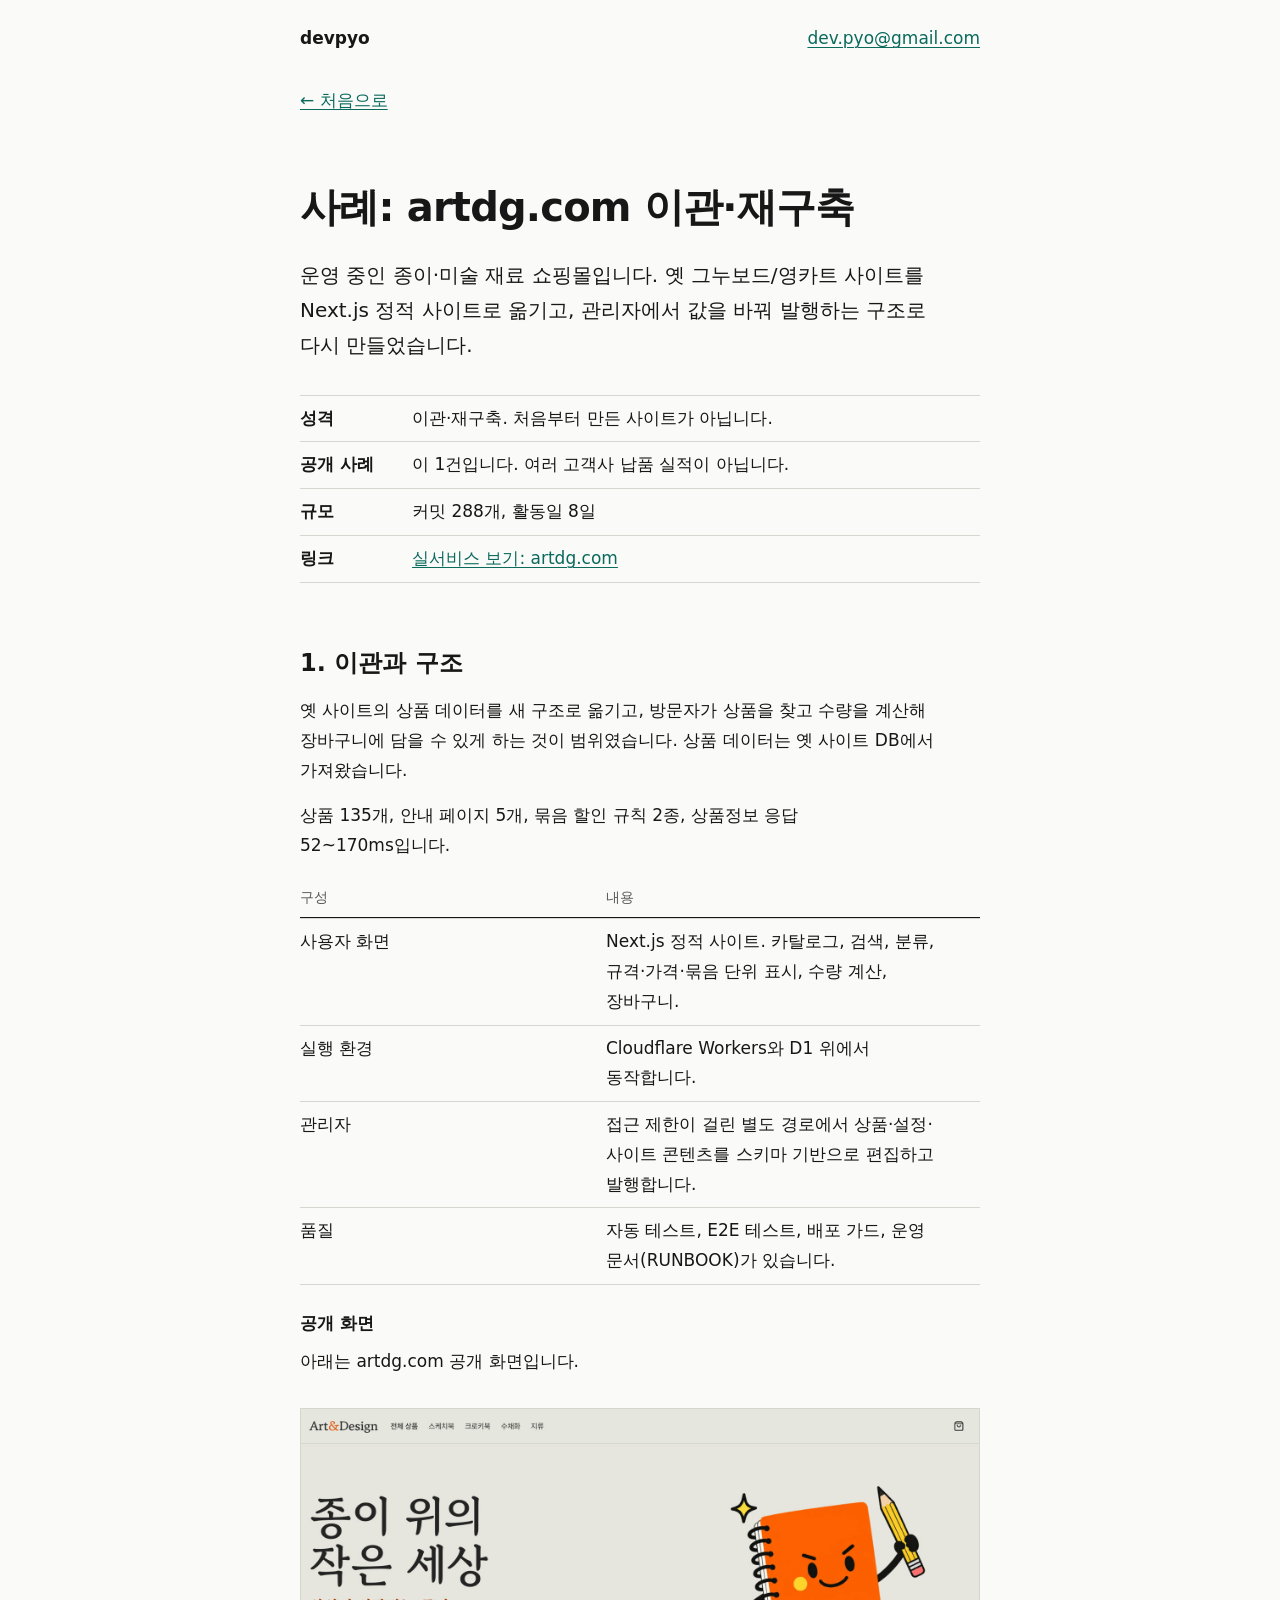
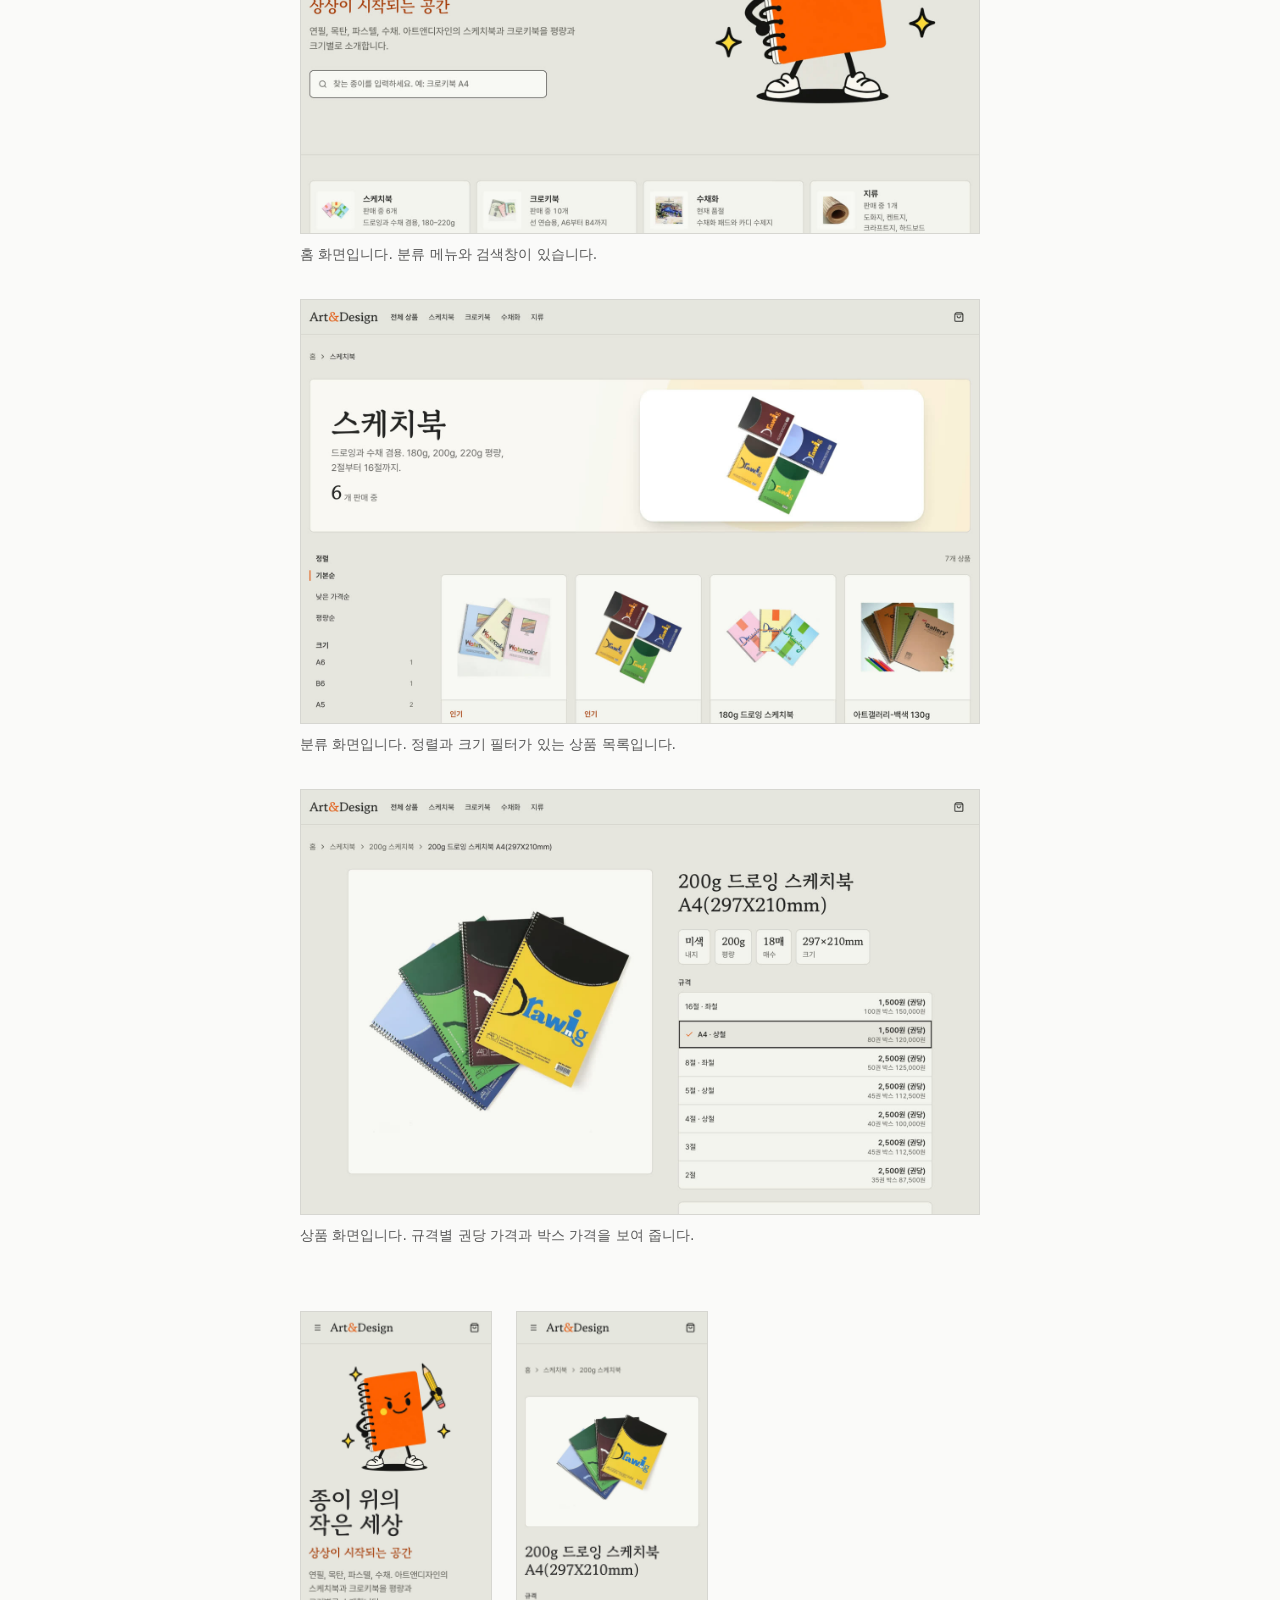
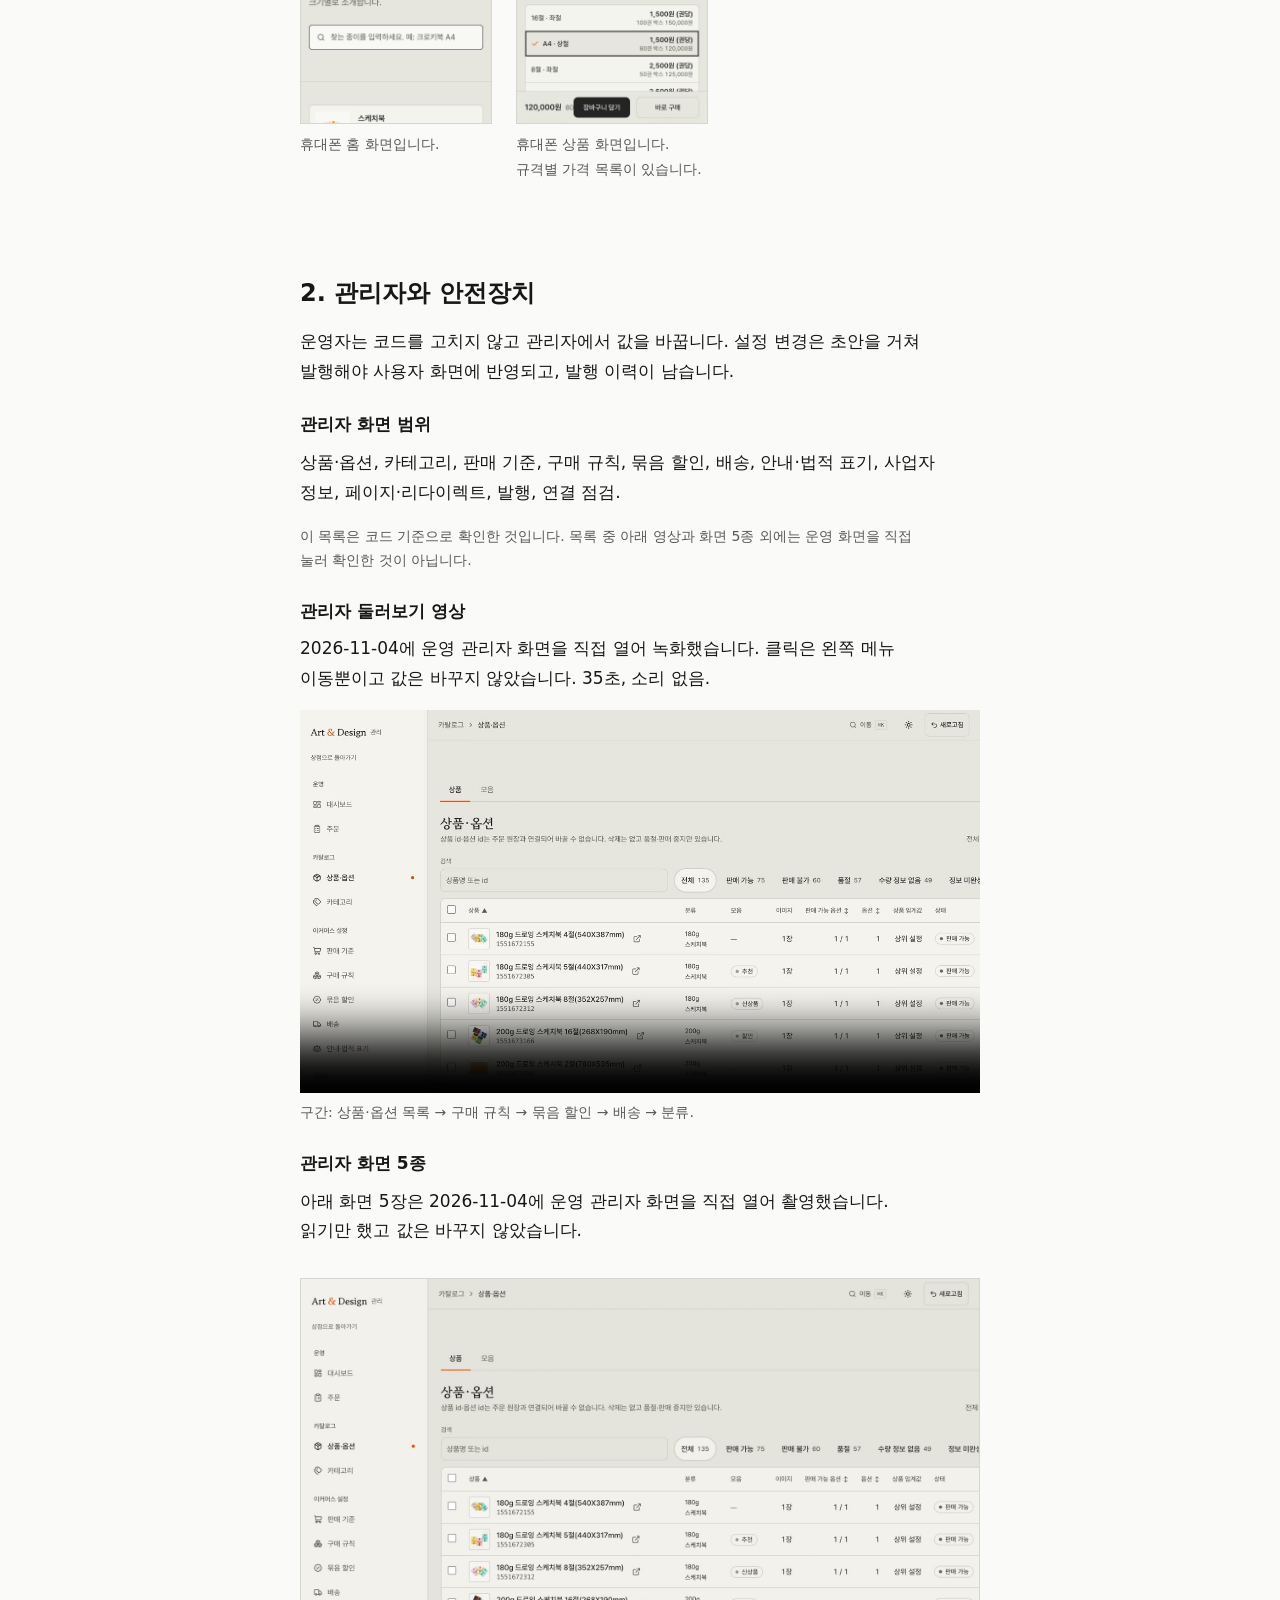
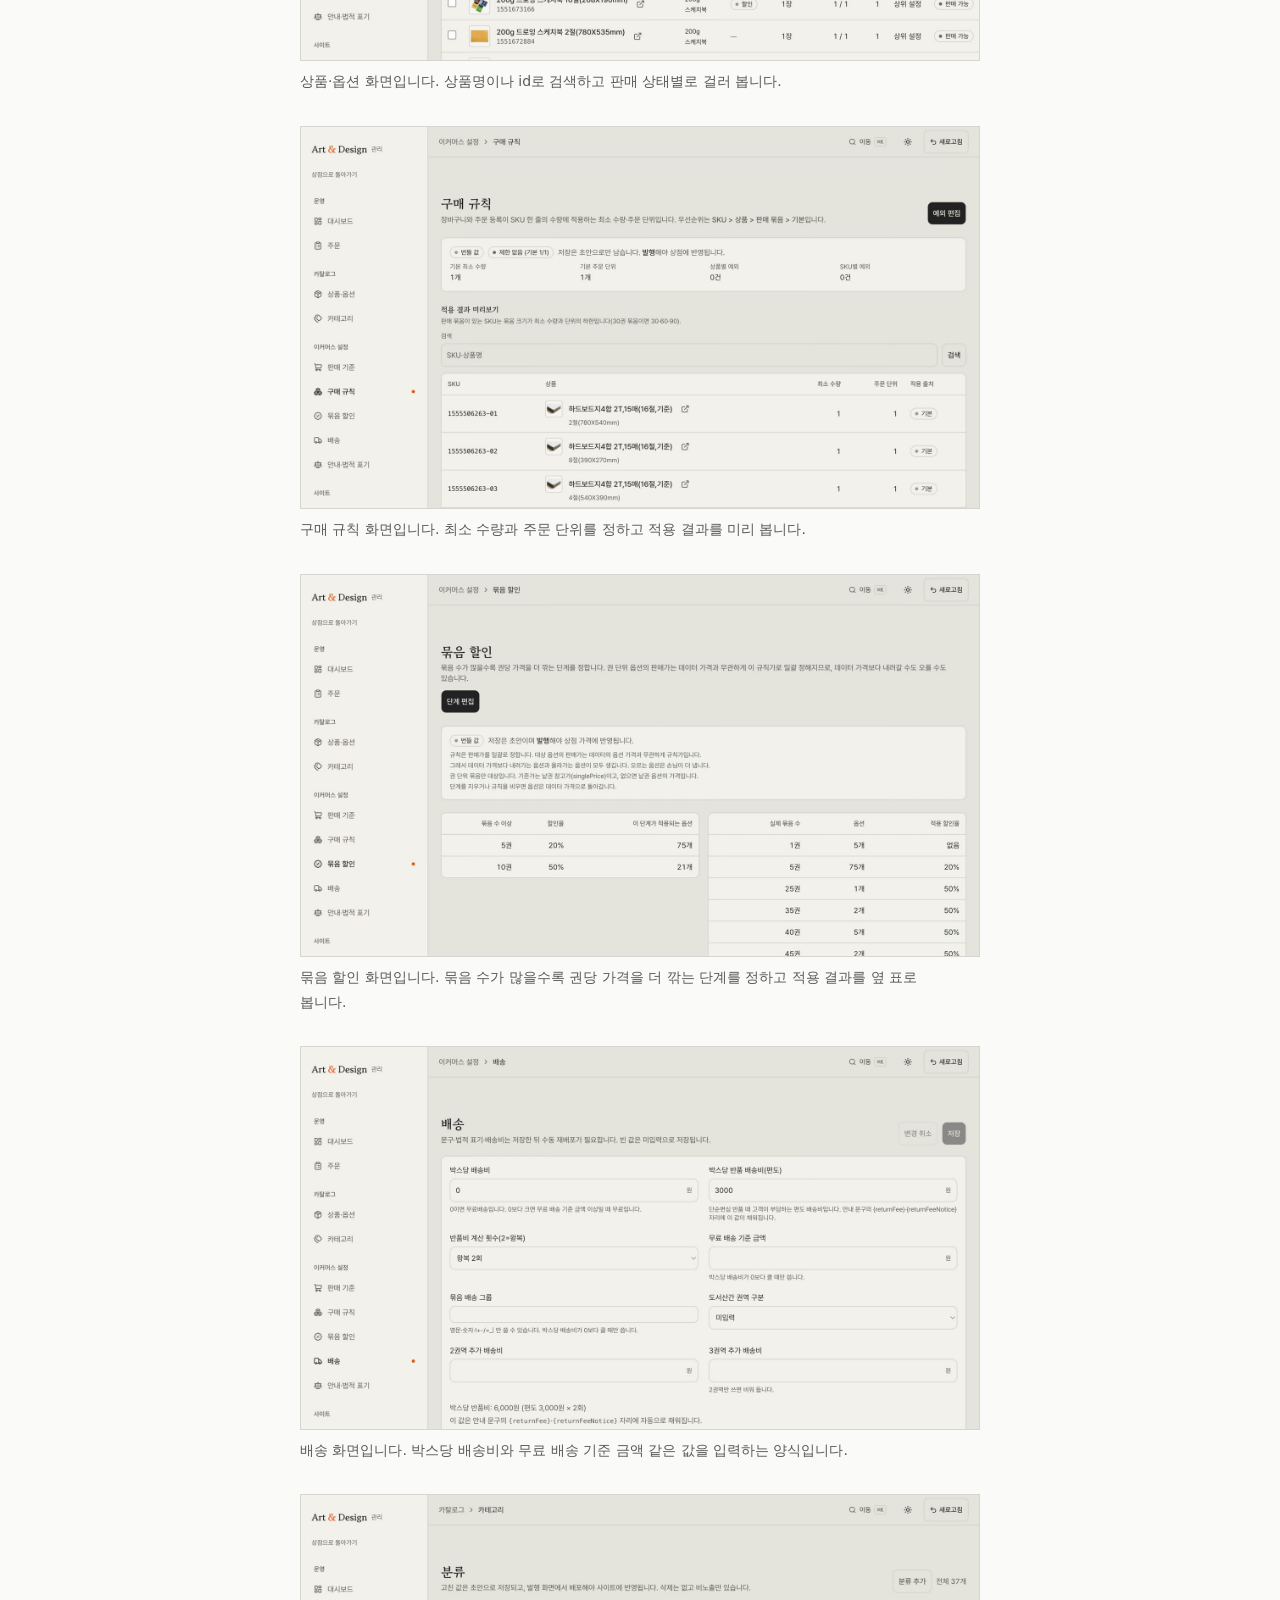
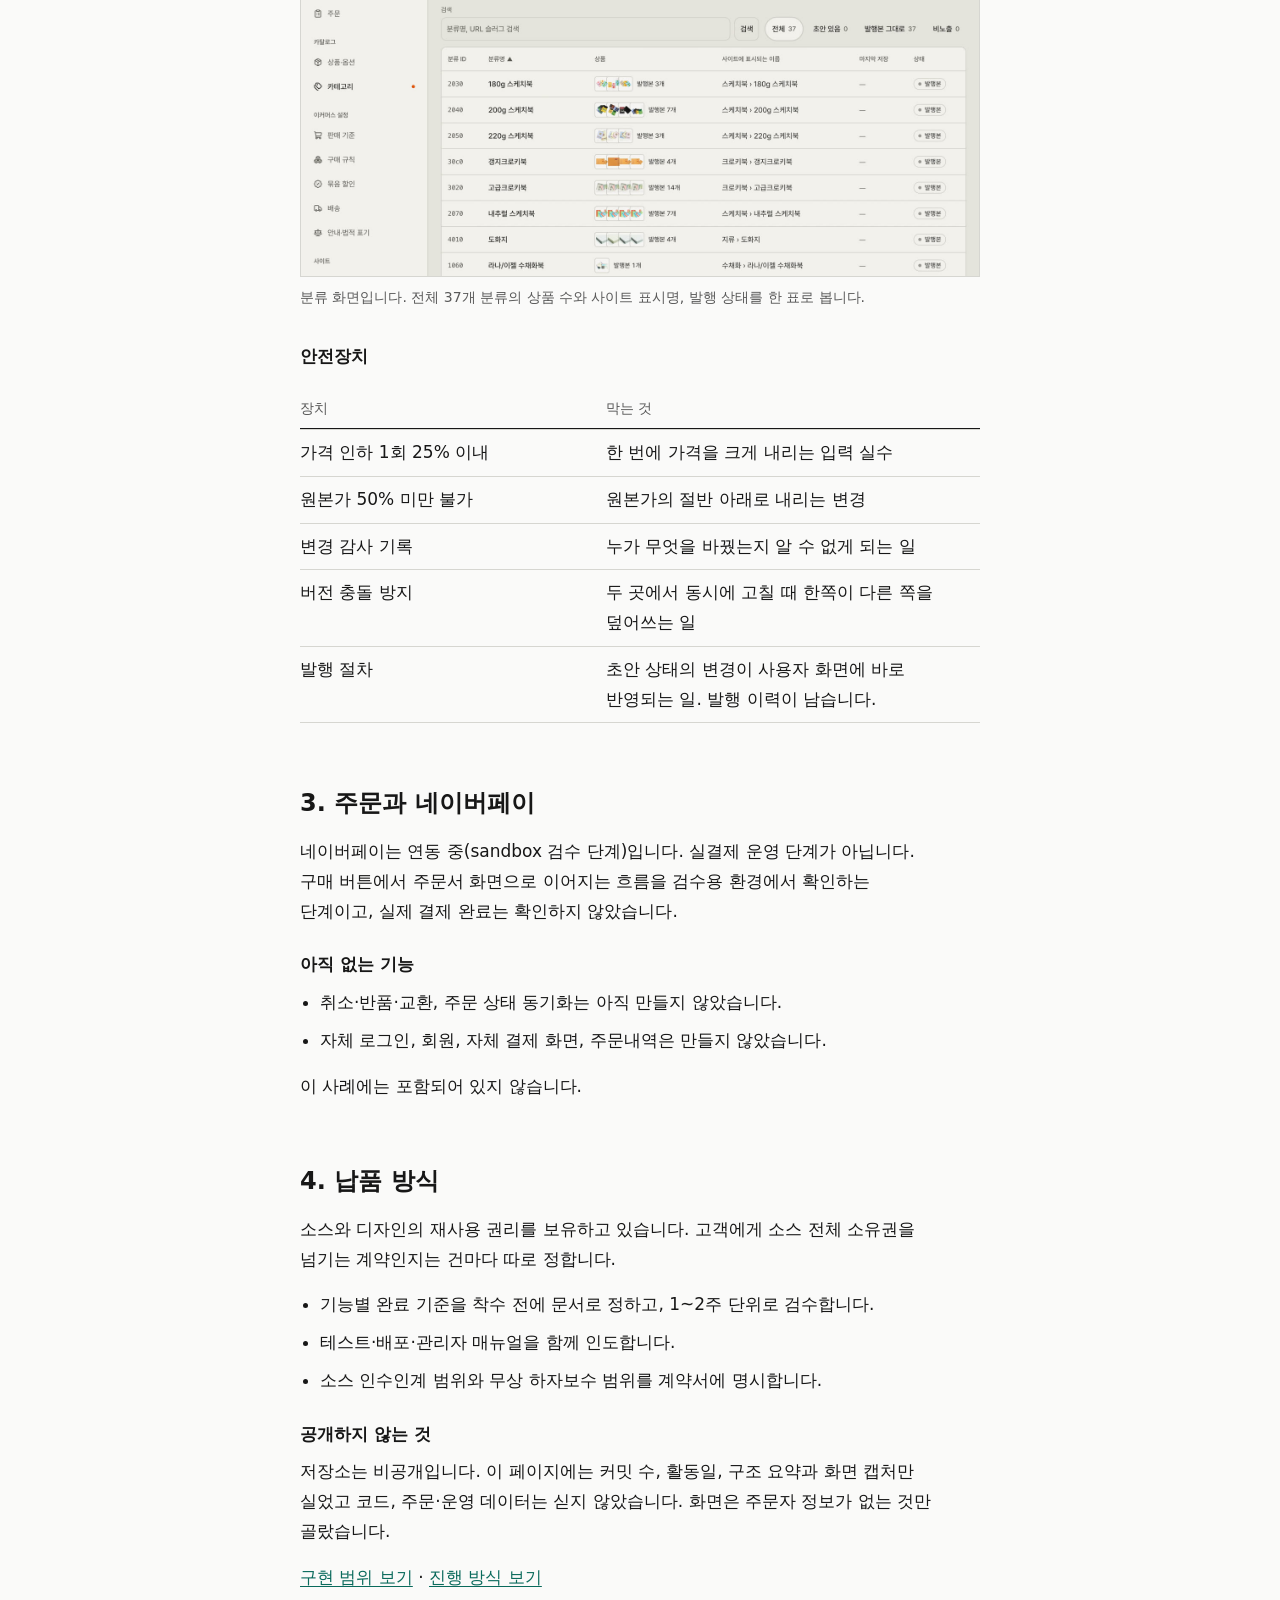
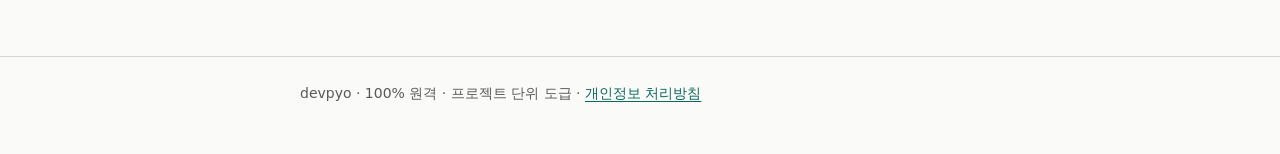
==== commit 25e60395: "Reference page: remove scope/quote tool and head count, show implementation status table" ====
--- a/case-artdg.html
+++ b/case-artdg.html
@@ -127,7 +127,7 @@
     <li>취소·반품·교환, 주문 상태 동기화는 아직 만들지 않았습니다.</li>
     <li>자체 로그인, 회원, 자체 결제 화면, 주문내역은 만들지 않았습니다.</li>
   </ul>
-  <p>고객 프로젝트에서 이 기능이 필요하면 새로 개발하는 범위로 따로 견적합니다.</p>
+  <p>이 사례에는 포함되어 있지 않습니다.</p>
 </section>
 
 <section id="ch4">
@@ -140,7 +140,7 @@
   </ul>
   <h3>공개하지 않는 것</h3>
   <p>저장소는 비공개입니다. 이 페이지에는 커밋 수, 활동일, 구조 요약과 화면 캡처만 실었고 코드, 주문·운영 데이터는 싣지 않았습니다. 화면은 주문자 정보가 없는 것만 골랐습니다.</p>
-  <p><a href="index.html#scope">범위 분류표 보기</a> · <a href="index.html#process">진행 방식 보기</a></p>
+  <p><a href="index.html#scope">구현 범위 보기</a> · <a href="index.html#process">진행 방식 보기</a></p>
 </section>
 
 </main>
--- a/style.css
+++ b/style.css
@@ -48,13 +48,7 @@
 .partial{font-weight:600}
 .pick{display:flex;align-items:baseline;gap:.5rem;cursor:pointer}
 .pick input{flex:none;width:1.125rem;height:1.125rem;margin:0;accent-color:var(--accent);transform:translateY(.15rem)}
-#result{border-top:1px solid var(--fg);padding-top:1rem}
-.summary{font-size:1.25rem;font-weight:600;margin:0 0 .5rem}
 .gt{font-weight:600;margin:1rem 0 0}
-#groups ul{margin:.25rem 0 0}
-#groups li small{display:block;color:var(--muted);font-size:.875rem}
-.actions{display:flex;flex-wrap:wrap;gap:.5rem 1.5rem;margin:1rem 0 0}
-.linkbtn{font:inherit;color:var(--accent);background:none;border:0;padding:0;text-decoration:underline;text-decoration-thickness:1px;text-underline-offset:.2em;cursor:pointer}
 figure{margin:2rem 0}
 figure a{display:block}
 img{display:block;max-width:100%;height:auto;border:1px solid var(--line)}
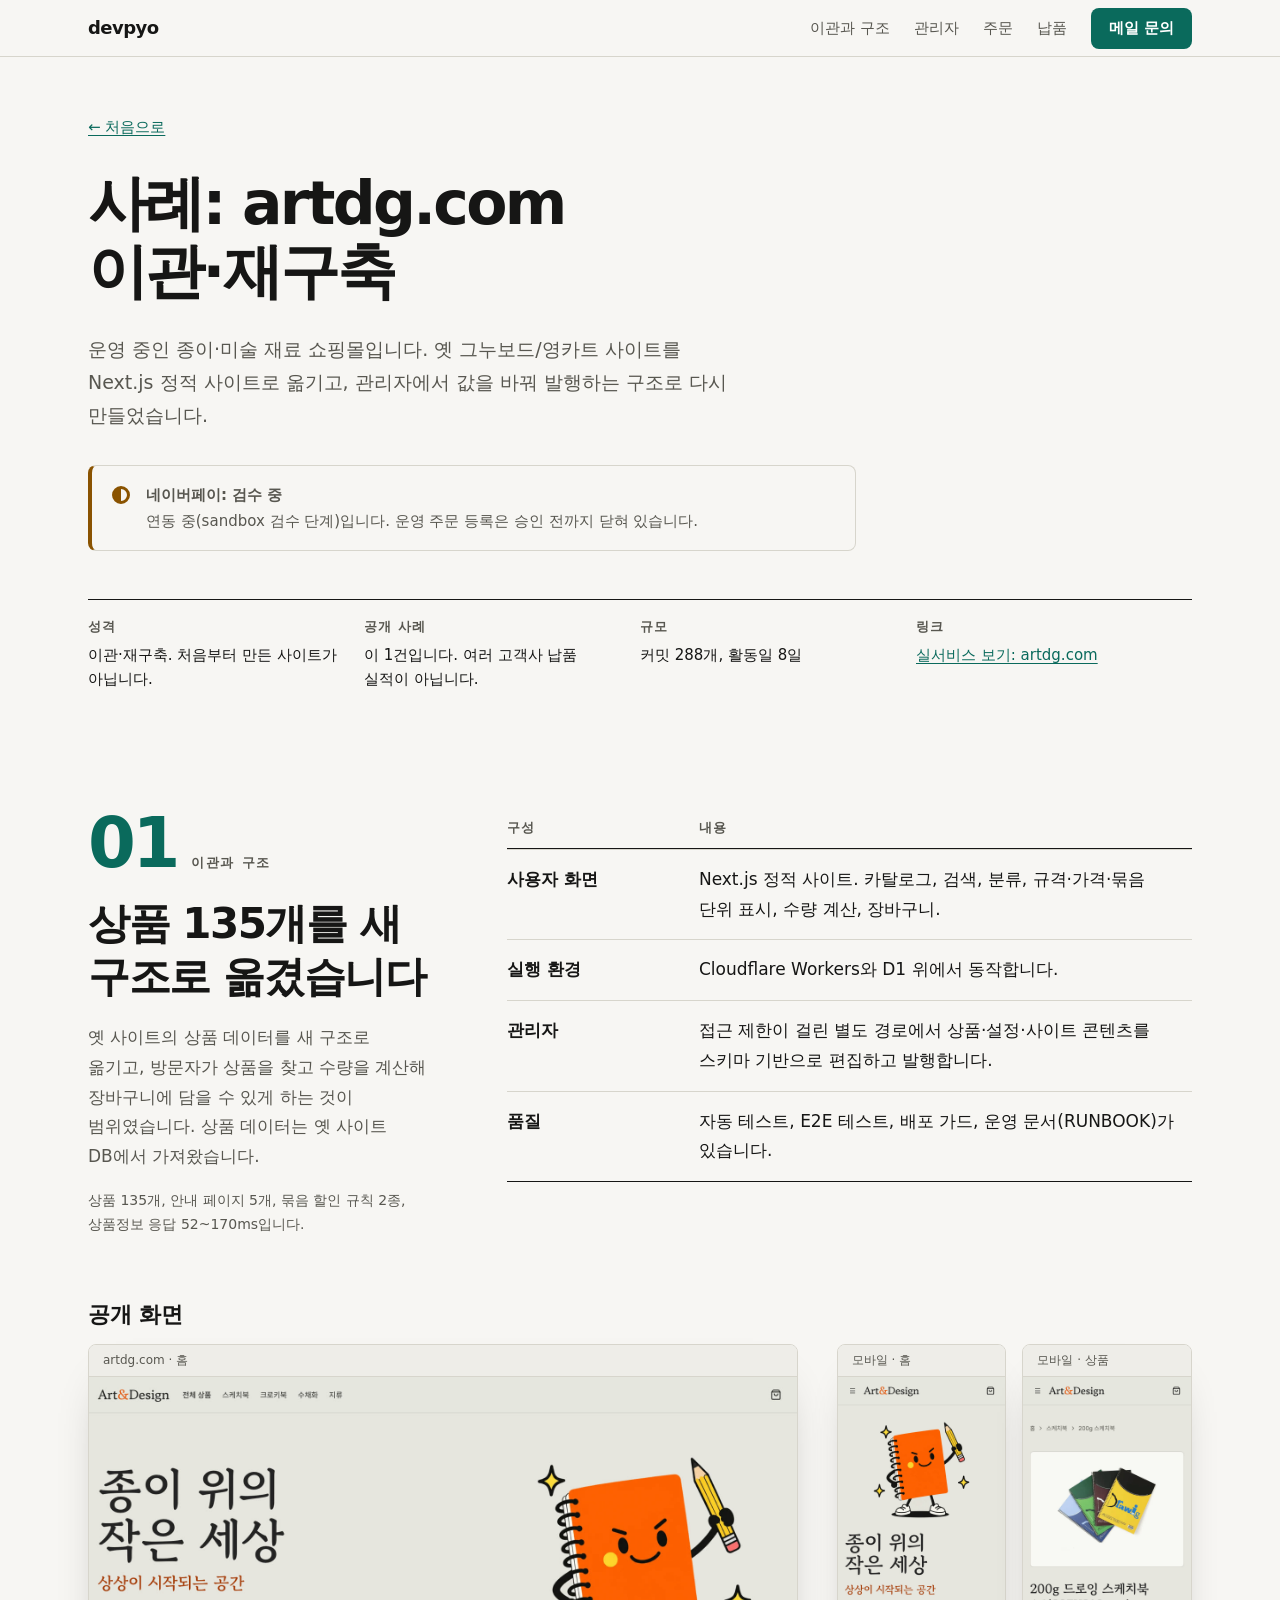
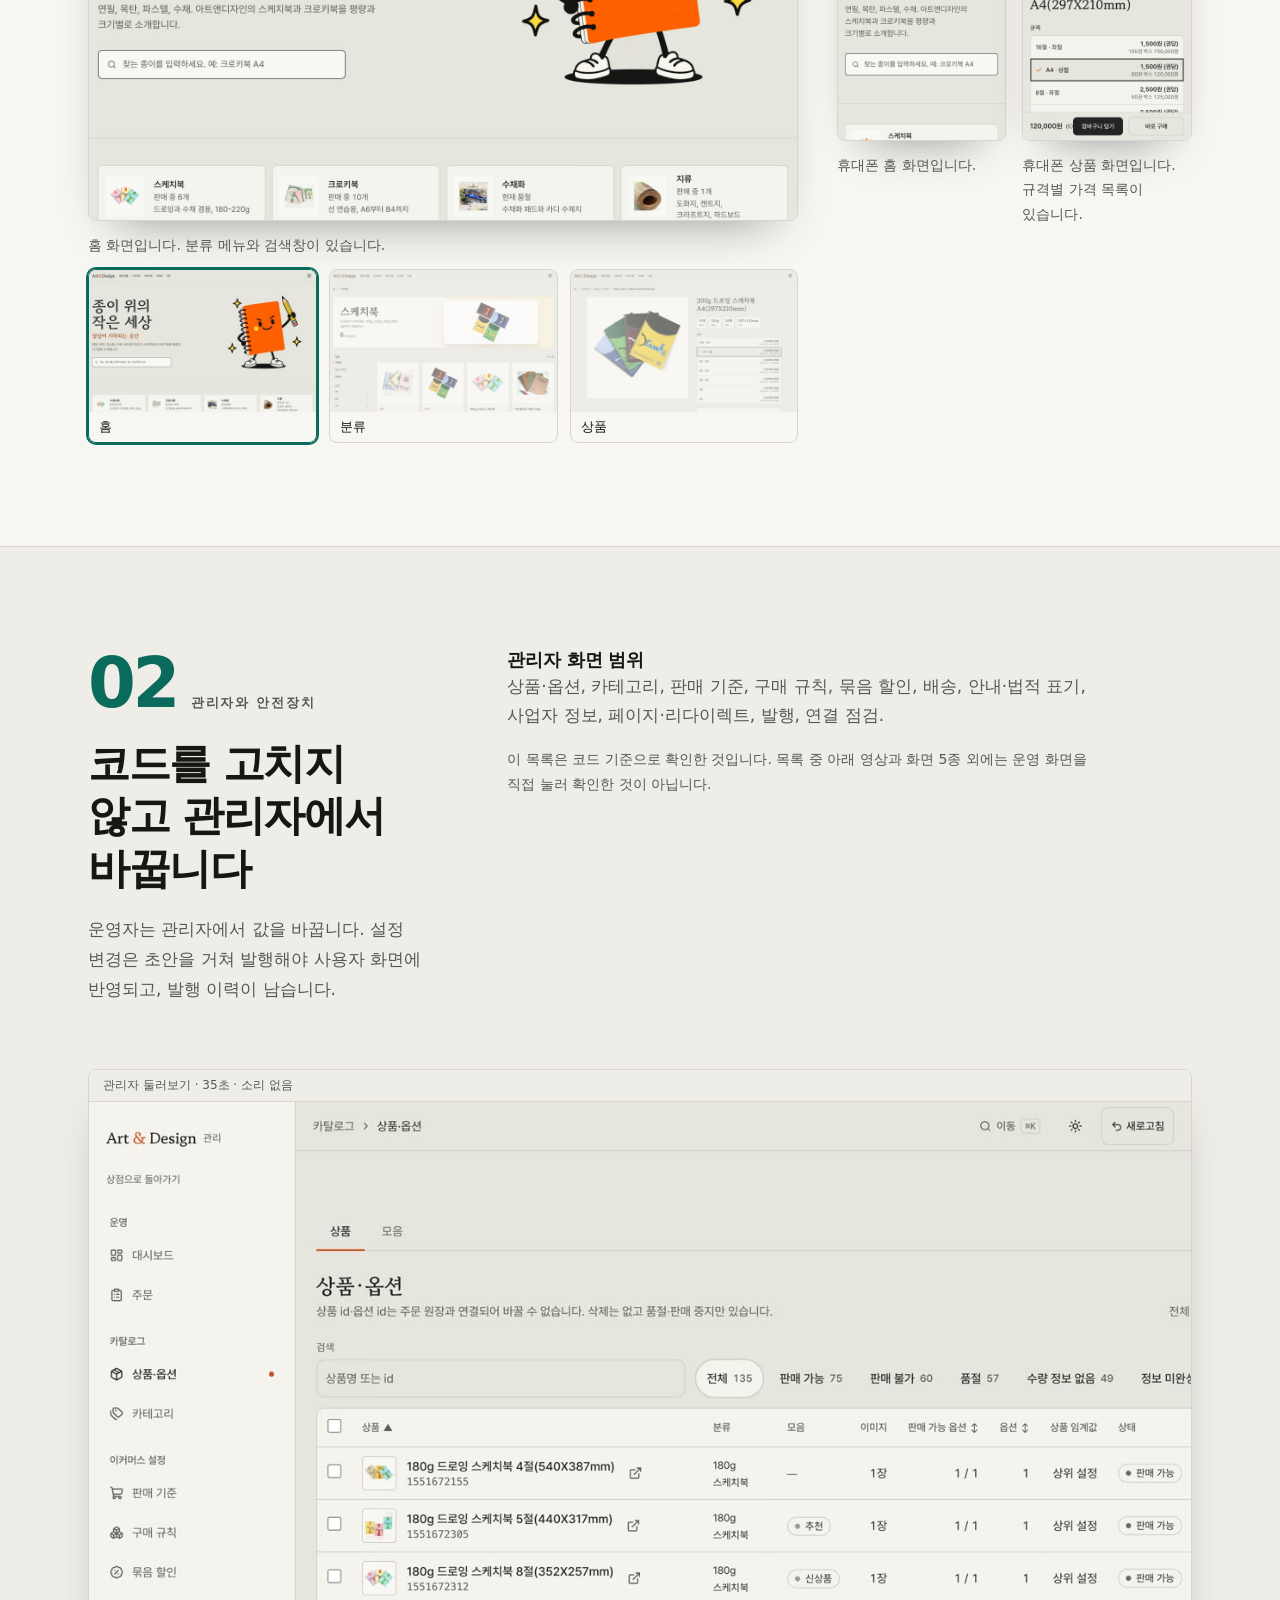
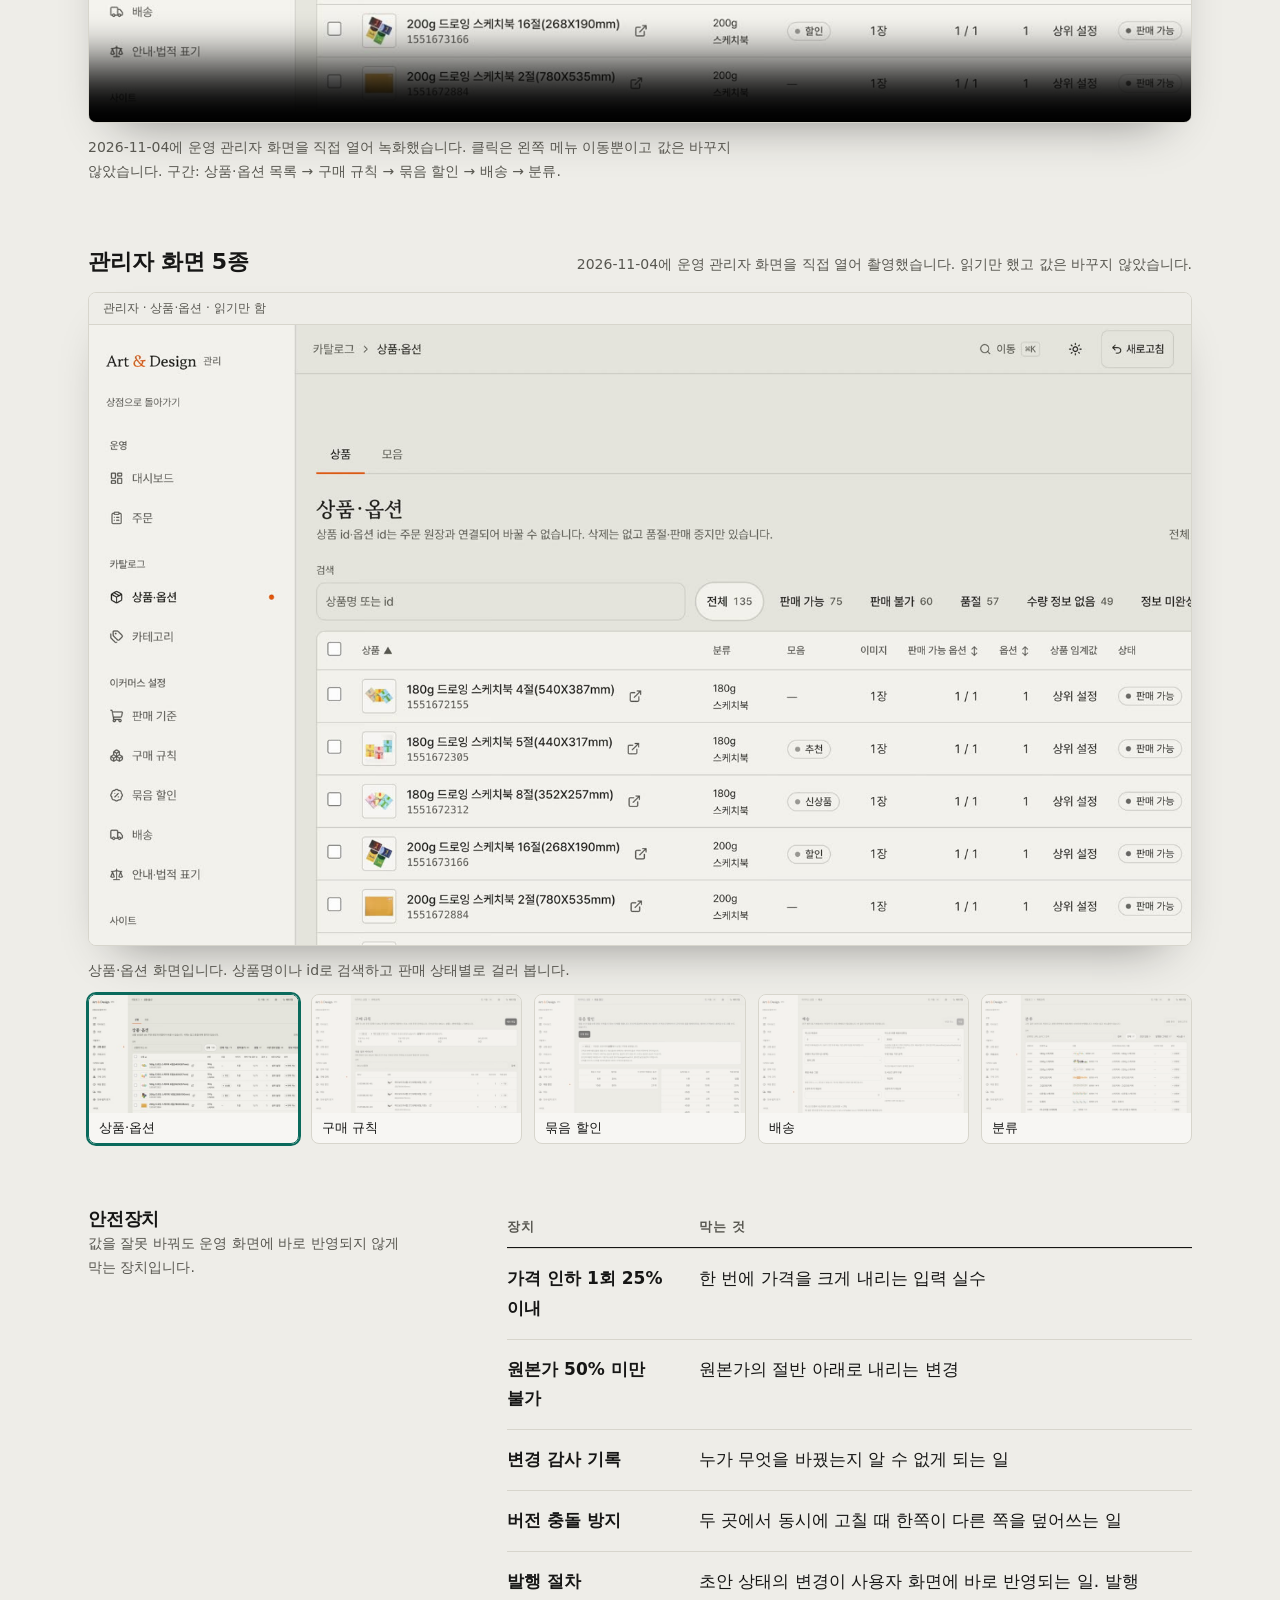
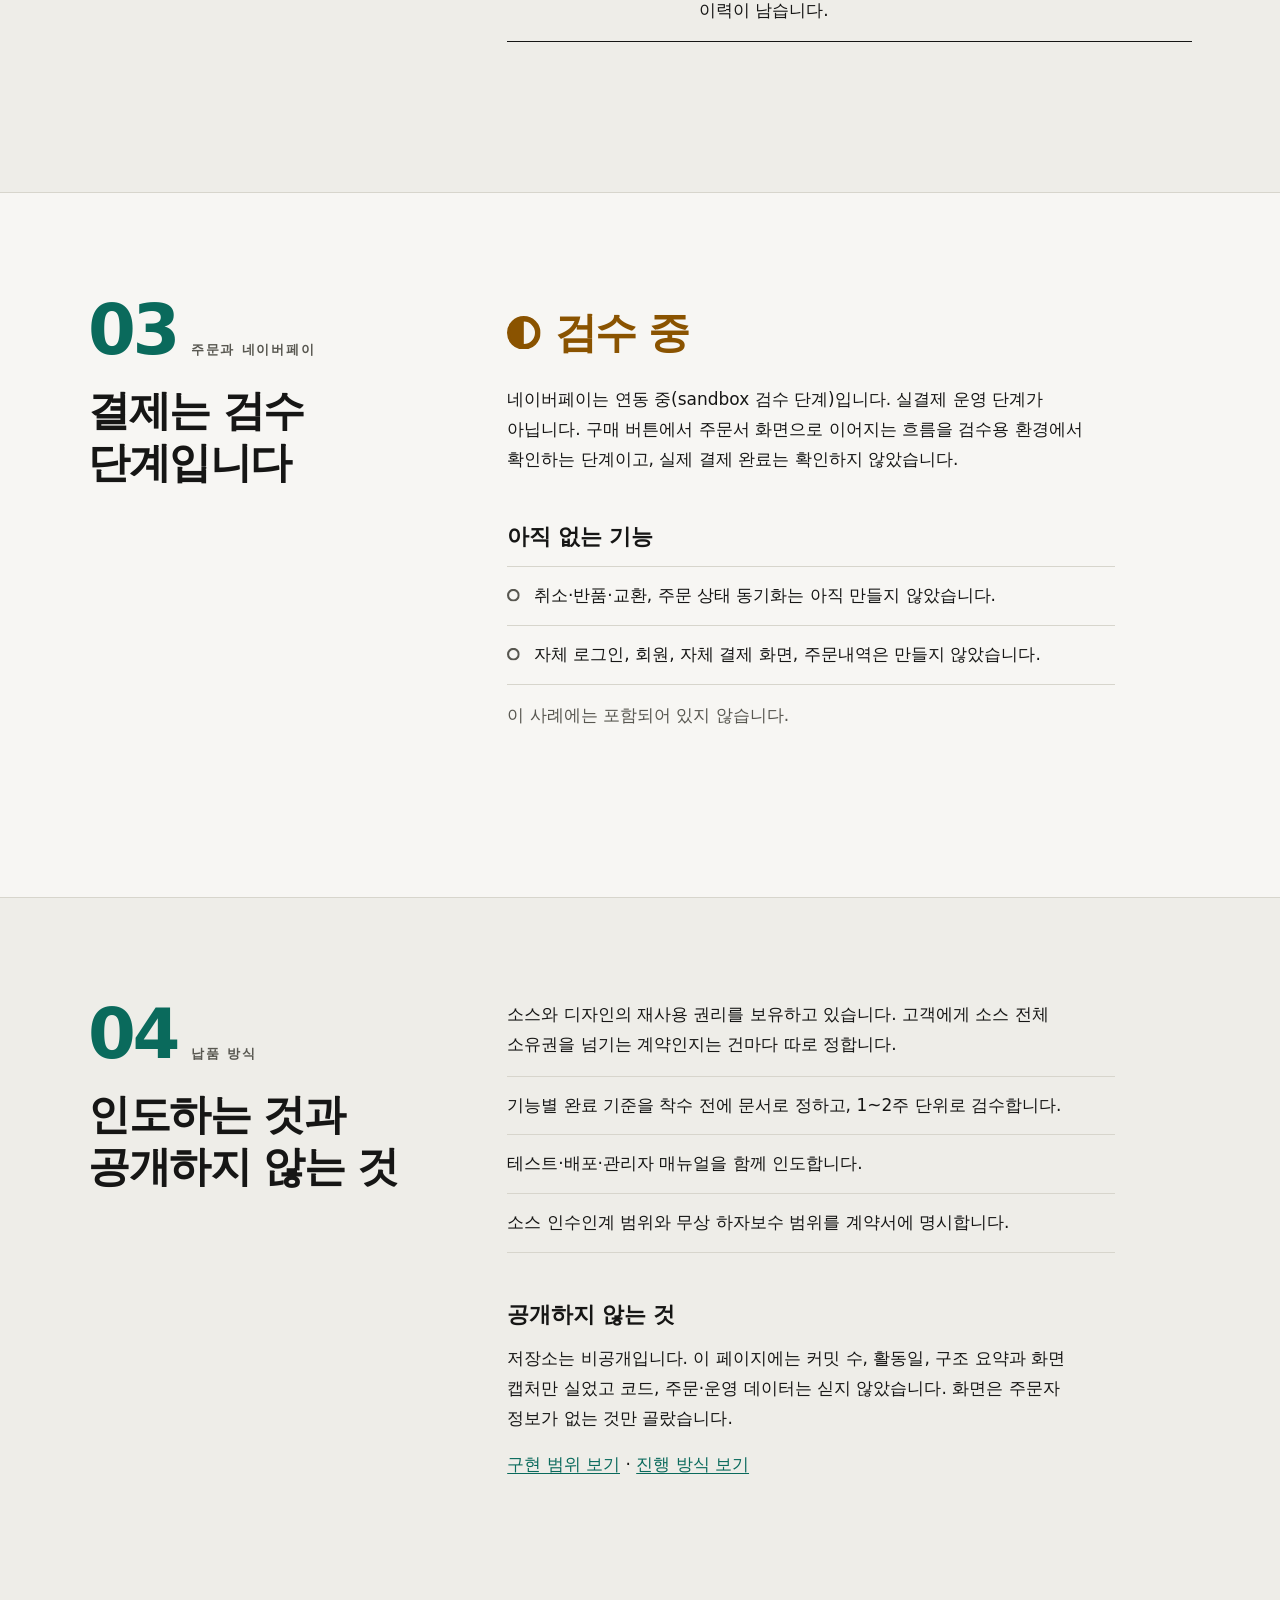
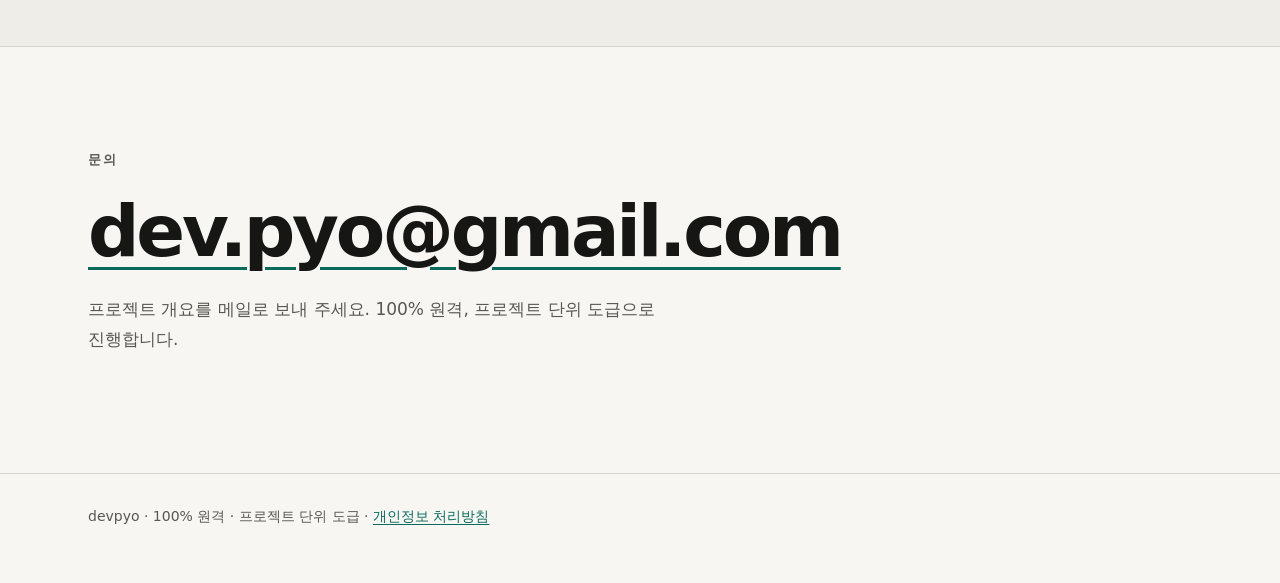
==== commit cc009337: "v4: visual redesign for conversion (hero mockups, number band, video+gallery, status table, timeline" ====
--- a/case-artdg.html
+++ b/case-artdg.html
@@ -4,143 +4,247 @@
 <meta charset="utf-8">
 <meta name="viewport" content="width=device-width, initial-scale=1">
 <title>사례: artdg.com 이관·재구축 | devpyo</title>
-<meta name="description" content="artdg.com 사례. 옛 그누보드/영카트 쇼핑몰을 Next.js 정적 사이트와 Cloudflare Workers/D1 위의 관리자 구조로 이관·재구축한 범위와 아직 없는 기능을 4장으로 나눠 적었습니다.">
+<meta name="description" content="artdg.com 사례. 옛 그누보드/영카트 쇼핑몰을 Next.js 정적 사이트와 Cloudflare Workers/D1 위의 관리자 구조로 이관·재구축한 범위, 관리자 화면 영상, 아직 없는 기능을 4장으로 나눠 적었습니다.">
 <meta name="color-scheme" content="light dark">
 <link rel="icon" type="image/svg+xml" href="favicon.svg">
 <link rel="stylesheet" href="style.css">
 </head>
 <body>
+<svg width="0" height="0" style="position:absolute" aria-hidden="true" focusable="false">
+  <symbol id="i-done" viewBox="0 0 12 12"><circle cx="6" cy="6" r="6" fill="currentColor"/></symbol>
+  <symbol id="i-part" viewBox="0 0 12 12"><circle cx="6" cy="6" r="5" fill="none" stroke="currentColor" stroke-width="2"/><path d="M6 1a5 5 0 0 0 0 10z" fill="currentColor"/></symbol>
+  <symbol id="i-none" viewBox="0 0 12 12"><circle cx="6" cy="6" r="5" fill="none" stroke="currentColor" stroke-width="2"/></symbol>
+</svg>
 <a class="skip" href="#main">본문으로 건너뛰기</a>
-<header>
+<header class="top">
   <div class="wrap">
     <a class="brand" href="index.html">devpyo</a>
-    <a href="mailto:dev.pyo@gmail.com">dev.pyo@gmail.com</a>
+    <nav aria-label="사례 이동">
+      <a href="#ch1">이관과 구조</a>
+      <a href="#ch2">관리자</a>
+      <a href="#ch3">주문</a>
+      <a href="#ch4">납품</a>
+    </nav>
+    <a class="btn" href="mailto:dev.pyo@gmail.com">메일 문의</a>
   </div>
 </header>
 
-<main id="main" class="wrap">
-
-<p class="crumb"><a href="index.html">← 처음으로</a></p>
-<h1>사례: artdg.com 이관·재구축</h1>
-<p class="lead">운영 중인 종이·미술 재료 쇼핑몰입니다. 옛 그누보드/영카트 사이트를 Next.js 정적 사이트로 옮기고, 관리자에서 값을 바꿔 발행하는 구조로 다시 만들었습니다.</p>
-<dl class="facts">
-  <dt>성격</dt><dd>이관·재구축. 처음부터 만든 사이트가 아닙니다.</dd>
-  <dt>공개 사례</dt><dd>이 1건입니다. 여러 고객사 납품 실적이 아닙니다.</dd>
-  <dt>규모</dt><dd>커밋 288개, 활동일 8일</dd>
-  <dt>링크</dt><dd><a href="https://artdg.com/" rel="noopener">실서비스 보기: artdg.com</a></dd>
-</dl>
-
-<section id="ch1">
-  <h2>1. 이관과 구조</h2>
-  <p>옛 사이트의 상품 데이터를 새 구조로 옮기고, 방문자가 상품을 찾고 수량을 계산해 장바구니에 담을 수 있게 하는 것이 범위였습니다. 상품 데이터는 옛 사이트 DB에서 가져왔습니다.</p>
-  <p>상품 135개, 안내 페이지 5개, 묶음 할인 규칙 2종, 상품정보 응답 52~170ms입니다.</p>
-  <table>
-    <caption>구성 요소</caption>
-    <thead><tr><th scope="col">구성</th><th scope="col">내용</th></tr></thead>
-    <tbody>
-      <tr><th scope="row">사용자 화면</th><td>Next.js 정적 사이트. 카탈로그, 검색, 분류, 규격·가격·묶음 단위 표시, 수량 계산, 장바구니.</td></tr>
-      <tr><th scope="row">실행 환경</th><td>Cloudflare Workers와 D1 위에서 동작합니다.</td></tr>
-      <tr><th scope="row">관리자</th><td>접근 제한이 걸린 별도 경로에서 상품·설정·사이트 콘텐츠를 스키마 기반으로 편집하고 발행합니다.</td></tr>
-      <tr><th scope="row">품질</th><td>자동 테스트, E2E 테스트, 배포 가드, 운영 문서(RUNBOOK)가 있습니다.</td></tr>
-    </tbody>
-  </table>
-  <h3>공개 화면</h3>
-  <p>아래는 artdg.com 공개 화면입니다.</p>
-  <figure>
-    <a href="media/artdg-d-home.jpg" target="_blank" rel="noopener"><img src="media/artdg-d-home.jpg" width="1600" height="1000" alt="artdg.com 데스크톱 홈 화면. 분류 메뉴와 검색창, 분류 바로가기가 보인다." loading="lazy" decoding="async"></a>
-    <figcaption>홈 화면입니다. 분류 메뉴와 검색창이 있습니다.</figcaption>
-  </figure>
-  <figure>
-    <a href="media/artdg-d-category.jpg" target="_blank" rel="noopener"><img src="media/artdg-d-category.jpg" width="1600" height="1000" alt="artdg.com 스케치북 분류 화면. 정렬과 크기 필터가 왼쪽에 있고 상품 목록이 오른쪽에 있다." loading="lazy" decoding="async"></a>
-    <figcaption>분류 화면입니다. 정렬과 크기 필터가 있는 상품 목록입니다.</figcaption>
-  </figure>
-  <figure>
-    <a href="media/artdg-d-product.jpg" target="_blank" rel="noopener"><img src="media/artdg-d-product.jpg" width="1600" height="1000" alt="artdg.com 상품 화면. 상품 사진 옆에 규격별 권당 가격과 박스 가격 목록이 있다." loading="lazy" decoding="async"></a>
-    <figcaption>상품 화면입니다. 규격별 권당 가격과 박스 가격을 보여 줍니다.</figcaption>
-  </figure>
-  <div class="shots">
-  <figure>
-    <a href="media/artdg-m-home.jpg" target="_blank" rel="noopener"><img src="media/artdg-m-home.jpg" width="780" height="1688" alt="artdg.com 휴대폰 홈 화면. 상단에 메뉴와 장바구니 아이콘, 아래에 검색창이 있다." loading="lazy" decoding="async"></a>
-    <figcaption>휴대폰 홈 화면입니다.</figcaption>
-  </figure>
-  <figure>
-    <a href="media/artdg-m-product.jpg" target="_blank" rel="noopener"><img src="media/artdg-m-product.jpg" width="780" height="1688" alt="artdg.com 휴대폰 상품 화면. 상품 사진 아래에 규격별 가격 목록이 있다." loading="lazy" decoding="async"></a>
-    <figcaption>휴대폰 상품 화면입니다. 규격별 가격 목록이 있습니다.</figcaption>
-  </figure>
-  </div>
-</section>
-
-<section id="ch2">
-  <h2>2. 관리자와 안전장치</h2>
-  <p>운영자는 코드를 고치지 않고 관리자에서 값을 바꿉니다. 설정 변경은 초안을 거쳐 발행해야 사용자 화면에 반영되고, 발행 이력이 남습니다.</p>
-  <h3>관리자 화면 범위</h3>
-  <p>상품·옵션, 카테고리, 판매 기준, 구매 규칙, 묶음 할인, 배송, 안내·법적 표기, 사업자 정보, 페이지·리다이렉트, 발행, 연결 점검.</p>
-  <p class="small">이 목록은 코드 기준으로 확인한 것입니다. 목록 중 아래 영상과 화면 5종 외에는 운영 화면을 직접 눌러 확인한 것이 아닙니다.</p>
-  <h3>관리자 둘러보기 영상</h3>
-  <p>2026-11-04에 운영 관리자 화면을 직접 열어 녹화했습니다. 클릭은 왼쪽 메뉴 이동뿐이고 값은 바꾸지 않았습니다. 35초, 소리 없음.</p>
-  <video controls preload="none" playsinline muted width="1280" height="720" poster="media/admin-tour-poster.jpg">
-    <source src="media/admin-tour.mp4" type="video/mp4">
-    영상을 재생할 수 없는 브라우저입니다. 아래 화면 5장으로 같은 내용을 볼 수 있습니다.
-  </video>
-  <p class="small">구간: 상품·옵션 목록 → 구매 규칙 → 묶음 할인 → 배송 → 분류.</p>
-  <h3>관리자 화면 5종</h3>
-  <p>아래 화면 5장은 2026-11-04에 운영 관리자 화면을 직접 열어 촬영했습니다. 읽기만 했고 값은 바꾸지 않았습니다.</p>
-  <figure>
-    <a href="media/admin-products.jpg" target="_blank" rel="noopener"><img src="media/admin-products.jpg" width="1600" height="900" alt="관리자 상품·옵션 화면. 상품명 검색창, 판매 상태별 개수, 상품 목록 표가 보인다." loading="lazy" decoding="async"></a>
-    <figcaption>상품·옵션 화면입니다. 상품명이나 id로 검색하고 판매 상태별로 걸러 봅니다.</figcaption>
-  </figure>
-  <figure>
-    <a href="media/admin-purchase-rules.jpg" target="_blank" rel="noopener"><img src="media/admin-purchase-rules.jpg" width="1600" height="900" alt="관리자 구매 규칙 화면. 기본 최소 수량과 주문 단위, 적용 결과 미리보기 표가 보인다." loading="lazy" decoding="async"></a>
-    <figcaption>구매 규칙 화면입니다. 최소 수량과 주문 단위를 정하고 적용 결과를 미리 봅니다.</figcaption>
-  </figure>
-  <figure>
-    <a href="media/admin-bundle-discount.jpg" target="_blank" rel="noopener"><img src="media/admin-bundle-discount.jpg" width="1600" height="900" alt="관리자 묶음 할인 화면. 묶음 수별 할인율 표와 실제 적용 결과 표가 나란히 있다." loading="lazy" decoding="async"></a>
-    <figcaption>묶음 할인 화면입니다. 묶음 수가 많을수록 권당 가격을 더 깎는 단계를 정하고 적용 결과를 옆 표로 봅니다.</figcaption>
-  </figure>
-  <figure>
-    <a href="media/admin-shipping.jpg" target="_blank" rel="noopener"><img src="media/admin-shipping.jpg" width="1600" height="900" alt="관리자 배송 화면. 박스당 배송비와 무료 배송 기준 금액 등을 입력하는 양식이 보인다." loading="lazy" decoding="async"></a>
-    <figcaption>배송 화면입니다. 박스당 배송비와 무료 배송 기준 금액 같은 값을 입력하는 양식입니다.</figcaption>
-  </figure>
-  <figure>
-    <a href="media/admin-categories.jpg" target="_blank" rel="noopener"><img src="media/admin-categories.jpg" width="1600" height="900" alt="관리자 분류 화면. 분류 ID, 분류명, 상품 개수, 사이트 표시명, 발행 상태가 표로 보인다." loading="lazy" decoding="async"></a>
-    <figcaption>분류 화면입니다. 전체 37개 분류의 상품 수와 사이트 표시명, 발행 상태를 한 표로 봅니다.</figcaption>
-  </figure>
-  <h3>안전장치</h3>
-  <table>
-    <caption>안전장치</caption>
-    <thead><tr><th scope="col">장치</th><th scope="col">막는 것</th></tr></thead>
-    <tbody>
-      <tr><th scope="row">가격 인하 1회 25% 이내</th><td>한 번에 가격을 크게 내리는 입력 실수</td></tr>
-      <tr><th scope="row">원본가 50% 미만 불가</th><td>원본가의 절반 아래로 내리는 변경</td></tr>
-      <tr><th scope="row">변경 감사 기록</th><td>누가 무엇을 바꿨는지 알 수 없게 되는 일</td></tr>
-      <tr><th scope="row">버전 충돌 방지</th><td>두 곳에서 동시에 고칠 때 한쪽이 다른 쪽을 덮어쓰는 일</td></tr>
-      <tr><th scope="row">발행 절차</th><td>초안 상태의 변경이 사용자 화면에 바로 반영되는 일. 발행 이력이 남습니다.</td></tr>
-    </tbody>
-  </table>
-</section>
-
-<section id="ch3">
-  <h2>3. 주문과 네이버페이</h2>
-  <p>네이버페이는 연동 중(sandbox 검수 단계)입니다. 실결제 운영 단계가 아닙니다. 구매 버튼에서 주문서 화면으로 이어지는 흐름을 검수용 환경에서 확인하는 단계이고, 실제 결제 완료는 확인하지 않았습니다.</p>
-  <h3>아직 없는 기능</h3>
-  <ul>
-    <li>취소·반품·교환, 주문 상태 동기화는 아직 만들지 않았습니다.</li>
-    <li>자체 로그인, 회원, 자체 결제 화면, 주문내역은 만들지 않았습니다.</li>
-  </ul>
-  <p>이 사례에는 포함되어 있지 않습니다.</p>
-</section>
-
-<section id="ch4">
-  <h2>4. 납품 방식</h2>
-  <p>소스와 디자인의 재사용 권리를 보유하고 있습니다. 고객에게 소스 전체 소유권을 넘기는 계약인지는 건마다 따로 정합니다.</p>
-  <ul>
-    <li>기능별 완료 기준을 착수 전에 문서로 정하고, 1~2주 단위로 검수합니다.</li>
-    <li>테스트·배포·관리자 매뉴얼을 함께 인도합니다.</li>
-    <li>소스 인수인계 범위와 무상 하자보수 범위를 계약서에 명시합니다.</li>
-  </ul>
-  <h3>공개하지 않는 것</h3>
-  <p>저장소는 비공개입니다. 이 페이지에는 커밋 수, 활동일, 구조 요약과 화면 캡처만 실었고 코드, 주문·운영 데이터는 싣지 않았습니다. 화면은 주문자 정보가 없는 것만 골랐습니다.</p>
-  <p><a href="index.html#scope">구현 범위 보기</a> · <a href="index.html#process">진행 방식 보기</a></p>
+<main id="main">
+
+<div class="wrap page-head">
+  <p class="crumb"><a href="index.html">← 처음으로</a></p>
+  <h1>사례: artdg.com <span class="nb">이관·재구축</span></h1>
+  <p class="lead">운영 중인 종이·미술 재료 쇼핑몰입니다. 옛 그누보드/영카트 사이트를 Next.js 정적 사이트로 옮기고, 관리자에서 값을 바꿔 발행하는 구조로 다시 만들었습니다.</p>
+  <p class="note">
+    <svg class="ic" aria-hidden="true"><use href="#i-part"/></svg>
+    <span><strong>네이버페이: 검수 중</strong>
+    연동 중(sandbox 검수 단계)입니다. 운영 주문 등록은 승인 전까지 닫혀 있습니다.</span>
+  </p>
+  <dl class="facts">
+    <div><dt>성격</dt><dd>이관·재구축. 처음부터 만든 사이트가 아닙니다.</dd></div>
+    <div><dt>공개 사례</dt><dd>이 1건입니다. 여러 고객사 납품 실적이 아닙니다.</dd></div>
+    <div><dt>규모</dt><dd>커밋 288개, 활동일 8일</dd></div>
+    <div><dt>링크</dt><dd><a href="https://artdg.com/" rel="noopener">실서비스 보기: artdg.com</a></dd></div>
+  </dl>
+</div>
+
+<section class="ch" id="ch1">
+  <div class="wrap">
+    <div class="split">
+      <div class="side">
+        <div class="label"><b>01</b><span>이관과 구조</span></div>
+        <h2>상품 135개를 새 구조로 옮겼습니다</h2>
+        <p>옛 사이트의 상품 데이터를 새 구조로 옮기고, 방문자가 상품을 찾고 수량을 계산해 장바구니에 담을 수 있게 하는 것이 범위였습니다. 상품 데이터는 옛 사이트 DB에서 가져왔습니다.</p>
+        <p class="small">상품 135개, 안내 페이지 5개, 묶음 할인 규칙 2종, 상품정보 응답 52~170ms입니다.</p>
+      </div>
+      <table class="kv">
+        <caption>구성 요소</caption>
+        <thead><tr><th scope="col">구성</th><th scope="col">내용</th></tr></thead>
+        <tbody>
+          <tr><th scope="row">사용자 화면</th><td>Next.js 정적 사이트. 카탈로그, 검색, 분류, 규격·가격·묶음 단위 표시, 수량 계산, 장바구니.</td></tr>
+          <tr><th scope="row">실행 환경</th><td>Cloudflare Workers와 D1 위에서 동작합니다.</td></tr>
+          <tr><th scope="row">관리자</th><td>접근 제한이 걸린 별도 경로에서 상품·설정·사이트 콘텐츠를 스키마 기반으로 편집하고 발행합니다.</td></tr>
+          <tr><th scope="row">품질</th><td>자동 테스트, E2E 테스트, 배포 가드, 운영 문서(RUNBOOK)가 있습니다.</td></tr>
+        </tbody>
+      </table>
+    </div>
+
+    <h3 class="sub">공개 화면</h3>
+    <div class="pubs">
+      <div class="gal g3" role="group" aria-label="공개 화면 선택">
+        <input type="radio" name="pub" id="p1" checked aria-label="홈">
+        <input type="radio" name="pub" id="p2" aria-label="분류">
+        <input type="radio" name="pub" id="p3" aria-label="상품">
+        <div class="stage">
+          <figure>
+            <div class="frame"><div class="bar">artdg.com · 홈</div><a href="media/artdg-d-home.jpg" target="_blank" rel="noopener"><img src="media/artdg-d-home.jpg" width="1600" height="1000" alt="artdg.com 데스크톱 홈 화면. 분류 메뉴와 검색창, 분류 바로가기가 보인다." loading="lazy"></a></div>
+            <figcaption>홈 화면입니다. 분류 메뉴와 검색창이 있습니다.</figcaption>
+          </figure>
+          <figure>
+            <div class="frame"><div class="bar">artdg.com · 분류</div><a href="media/artdg-d-category.jpg" target="_blank" rel="noopener"><img src="media/artdg-d-category.jpg" width="1600" height="1000" alt="artdg.com 스케치북 분류 화면. 정렬과 크기 필터가 왼쪽에 있고 상품 목록이 오른쪽에 있다." loading="lazy"></a></div>
+            <figcaption>분류 화면입니다. 정렬과 크기 필터가 있는 상품 목록입니다.</figcaption>
+          </figure>
+          <figure>
+            <div class="frame"><div class="bar">artdg.com · 상품</div><a href="media/artdg-d-product.jpg" target="_blank" rel="noopener"><img src="media/artdg-d-product.jpg" width="1600" height="1000" alt="artdg.com 상품 화면. 상품 사진 옆에 규격별 권당 가격과 박스 가격 목록이 있다." loading="lazy"></a></div>
+            <figcaption>상품 화면입니다. 규격별 권당 가격과 박스 가격을 보여 줍니다.</figcaption>
+          </figure>
+        </div>
+        <div class="thumbs">
+          <label for="p1"><img src="media/t-artdg-d-home.jpg" width="480" height="300" alt="" loading="lazy"><span>홈</span></label>
+          <label for="p2"><img src="media/t-artdg-d-category.jpg" width="480" height="300" alt="" loading="lazy"><span>분류</span></label>
+          <label for="p3"><img src="media/t-artdg-d-product.jpg" width="480" height="300" alt="" loading="lazy"><span>상품</span></label>
+        </div>
+      </div>
+      <div class="pair">
+        <figure>
+          <div class="frame"><div class="bar">모바일 · 홈</div><a href="media/artdg-m-home.jpg" target="_blank" rel="noopener"><img src="media/artdg-m-home.jpg" width="780" height="1688" alt="artdg.com 휴대폰 홈 화면. 상단에 메뉴 아이콘, 아래에 검색창이 있다." loading="lazy"></a></div>
+          <figcaption>휴대폰 홈 화면입니다.</figcaption>
+        </figure>
+        <figure>
+          <div class="frame"><div class="bar">모바일 · 상품</div><a href="media/artdg-m-product.jpg" target="_blank" rel="noopener"><img src="media/artdg-m-product.jpg" width="780" height="1688" alt="artdg.com 휴대폰 상품 화면. 상품 사진 아래에 규격별 가격 목록이 있다." loading="lazy"></a></div>
+          <figcaption>휴대폰 상품 화면입니다. 규격별 가격 목록이 있습니다.</figcaption>
+        </figure>
+      </div>
+    </div>
+  </div>
+</section>
+
+<section class="ch band alt" id="ch2">
+  <div class="wrap">
+    <div class="split">
+      <div class="side">
+        <div class="label"><b>02</b><span>관리자와 안전장치</span></div>
+        <h2>코드를 고치지 않고 관리자에서 바꿉니다</h2>
+        <p>운영자는 관리자에서 값을 바꿉니다. 설정 변경은 초안을 거쳐 발행해야 사용자 화면에 반영되고, 발행 이력이 남습니다.</p>
+      </div>
+      <div>
+        <h3>관리자 화면 범위</h3>
+        <p class="muted t">상품·옵션, 카테고리, 판매 기준, 구매 규칙, 묶음 할인, 배송, 안내·법적 표기, 사업자 정보, 페이지·리다이렉트, 발행, 연결 점검.</p>
+        <p class="small t">이 목록은 코드 기준으로 확인한 것입니다. 목록 중 아래 영상과 화면 5종 외에는 운영 화면을 직접 눌러 확인한 것이 아닙니다.</p>
+      </div>
+    </div>
+
+    <figure class="video">
+      <div class="frame">
+        <div class="bar">관리자 둘러보기 · 35초 · 소리 없음</div>
+        <video controls preload="none" playsinline muted width="1280" height="720" poster="media/admin-tour-poster.jpg">
+          <source src="media/admin-tour.mp4" type="video/mp4">
+          영상을 재생할 수 없는 브라우저입니다. 아래 화면 5장으로 같은 내용을 볼 수 있습니다.
+        </video>
+      </div>
+      <figcaption>2026-11-04에 운영 관리자 화면을 직접 열어 녹화했습니다. 클릭은 왼쪽 메뉴 이동뿐이고 값은 바꾸지 않았습니다. 구간: 상품·옵션 목록 → 구매 규칙 → 묶음 할인 → 배송 → 분류.</figcaption>
+    </figure>
+
+    <div class="gal-head">
+      <h3>관리자 화면 5종</h3>
+      <p class="small">2026-11-04에 운영 관리자 화면을 직접 열어 촬영했습니다. 읽기만 했고 값은 바꾸지 않았습니다.</p>
+    </div>
+    <div class="gal" role="group" aria-label="관리자 화면 선택">
+      <input type="radio" name="admin" id="a1" checked aria-label="상품·옵션">
+      <input type="radio" name="admin" id="a2" aria-label="구매 규칙">
+      <input type="radio" name="admin" id="a3" aria-label="묶음 할인">
+      <input type="radio" name="admin" id="a4" aria-label="배송">
+      <input type="radio" name="admin" id="a5" aria-label="분류">
+      <div class="stage">
+        <figure>
+          <div class="frame"><div class="bar">관리자 · 상품·옵션 · 읽기만 함</div><a href="media/admin-products.jpg" target="_blank" rel="noopener"><img src="media/admin-products.jpg" width="1600" height="900" alt="관리자 상품·옵션 화면. 상품명 검색창, 판매 상태별 개수, 상품 목록 표가 보인다." loading="lazy"></a></div>
+          <figcaption>상품·옵션 화면입니다. 상품명이나 id로 검색하고 판매 상태별로 걸러 봅니다.</figcaption>
+        </figure>
+        <figure>
+          <div class="frame"><div class="bar">관리자 · 구매 규칙 · 읽기만 함</div><a href="media/admin-purchase-rules.jpg" target="_blank" rel="noopener"><img src="media/admin-purchase-rules.jpg" width="1600" height="900" alt="관리자 구매 규칙 화면. 기본 최소 수량과 주문 단위, 적용 결과 미리보기 표가 보인다." loading="lazy"></a></div>
+          <figcaption>구매 규칙 화면입니다. 최소 수량과 주문 단위를 정하고 적용 결과를 미리 봅니다.</figcaption>
+        </figure>
+        <figure>
+          <div class="frame"><div class="bar">관리자 · 묶음 할인 · 읽기만 함</div><a href="media/admin-bundle-discount.jpg" target="_blank" rel="noopener"><img src="media/admin-bundle-discount.jpg" width="1600" height="900" alt="관리자 묶음 할인 화면. 묶음 수별 할인율 표와 실제 적용 결과 표가 나란히 있다." loading="lazy"></a></div>
+          <figcaption>묶음 할인 화면입니다. 묶음 수가 많을수록 권당 가격을 더 깎는 단계를 정하고 적용 결과를 옆 표로 봅니다.</figcaption>
+        </figure>
+        <figure>
+          <div class="frame"><div class="bar">관리자 · 배송 · 읽기만 함</div><a href="media/admin-shipping.jpg" target="_blank" rel="noopener"><img src="media/admin-shipping.jpg" width="1600" height="900" alt="관리자 배송 화면. 박스당 배송비와 무료 배송 기준 금액 등을 입력하는 양식이 보인다." loading="lazy"></a></div>
+          <figcaption>배송 화면입니다. 박스당 배송비와 무료 배송 기준 금액 같은 값을 입력하는 양식입니다.</figcaption>
+        </figure>
+        <figure>
+          <div class="frame"><div class="bar">관리자 · 분류 · 읽기만 함</div><a href="media/admin-categories.jpg" target="_blank" rel="noopener"><img src="media/admin-categories.jpg" width="1600" height="900" alt="관리자 분류 화면. 분류 ID, 분류명, 상품 개수, 사이트 표시명, 발행 상태가 표로 보인다." loading="lazy"></a></div>
+          <figcaption>분류 화면입니다. 전체 37개 분류의 상품 수와 사이트 표시명, 발행 상태를 한 표로 봅니다.</figcaption>
+        </figure>
+      </div>
+      <div class="thumbs">
+        <label for="a1"><img src="media/t-admin-products.jpg" width="480" height="270" alt="" loading="lazy"><span>상품·옵션</span></label>
+        <label for="a2"><img src="media/t-admin-purchase-rules.jpg" width="480" height="270" alt="" loading="lazy"><span>구매 규칙</span></label>
+        <label for="a3"><img src="media/t-admin-bundle-discount.jpg" width="480" height="270" alt="" loading="lazy"><span>묶음 할인</span></label>
+        <label for="a4"><img src="media/t-admin-shipping.jpg" width="480" height="270" alt="" loading="lazy"><span>배송</span></label>
+        <label for="a5"><img src="media/t-admin-categories.jpg" width="480" height="270" alt="" loading="lazy"><span>분류</span></label>
+      </div>
+    </div>
+
+    <div class="split mt4">
+      <div class="side">
+        <h3>안전장치</h3>
+        <p class="small">값을 잘못 바꿔도 운영 화면에 바로 반영되지 않게 막는 장치입니다.</p>
+      </div>
+      <table class="kv">
+        <caption>안전장치</caption>
+        <thead><tr><th scope="col">장치</th><th scope="col">막는 것</th></tr></thead>
+        <tbody>
+          <tr><th scope="row">가격 인하 1회 25% 이내</th><td>한 번에 가격을 크게 내리는 입력 실수</td></tr>
+          <tr><th scope="row">원본가 50% 미만 불가</th><td>원본가의 절반 아래로 내리는 변경</td></tr>
+          <tr><th scope="row">변경 감사 기록</th><td>누가 무엇을 바꿨는지 알 수 없게 되는 일</td></tr>
+          <tr><th scope="row">버전 충돌 방지</th><td>두 곳에서 동시에 고칠 때 한쪽이 다른 쪽을 덮어쓰는 일</td></tr>
+          <tr><th scope="row">발행 절차</th><td>초안 상태의 변경이 사용자 화면에 바로 반영되는 일. 발행 이력이 남습니다.</td></tr>
+        </tbody>
+      </table>
+    </div>
+  </div>
+</section>
+
+<section class="ch" id="ch3">
+  <div class="wrap">
+    <div class="split">
+      <div class="side">
+        <div class="label"><b>03</b><span>주문과 네이버페이</span></div>
+        <h2>결제는 검수 단계입니다</h2>
+      </div>
+      <div>
+        <p class="state"><svg class="ic" aria-hidden="true"><use href="#i-part"/></svg><strong>검수 중</strong></p>
+        <p class="t">네이버페이는 연동 중(sandbox 검수 단계)입니다. 실결제 운영 단계가 아닙니다. 구매 버튼에서 주문서 화면으로 이어지는 흐름을 검수용 환경에서 확인하는 단계이고, 실제 결제 완료는 확인하지 않았습니다.</p>
+        <h3 class="sub">아직 없는 기능</h3>
+        <ul class="checks">
+          <li class="no"><svg class="ic none" aria-hidden="true"><use href="#i-none"/></svg>취소·반품·교환, 주문 상태 동기화는 아직 만들지 않았습니다.</li>
+          <li class="no"><svg class="ic none" aria-hidden="true"><use href="#i-none"/></svg>자체 로그인, 회원, 자체 결제 화면, 주문내역은 만들지 않았습니다.</li>
+        </ul>
+        <p class="muted">이 사례에는 포함되어 있지 않습니다.</p>
+      </div>
+    </div>
+  </div>
+</section>
+
+<section class="ch band alt" id="ch4">
+  <div class="wrap">
+    <div class="split">
+      <div class="side">
+        <div class="label"><b>04</b><span>납품 방식</span></div>
+        <h2>인도하는 것과 공개하지 않는 것</h2>
+      </div>
+      <div>
+        <p class="t">소스와 디자인의 재사용 권리를 보유하고 있습니다. 고객에게 소스 전체 소유권을 넘기는 계약인지는 건마다 따로 정합니다.</p>
+        <ul class="checks">
+          <li>기능별 완료 기준을 착수 전에 문서로 정하고, 1~2주 단위로 검수합니다.</li>
+          <li>테스트·배포·관리자 매뉴얼을 함께 인도합니다.</li>
+          <li>소스 인수인계 범위와 무상 하자보수 범위를 계약서에 명시합니다.</li>
+        </ul>
+        <h3 class="sub">공개하지 않는 것</h3>
+        <p class="t">저장소는 비공개입니다. 이 페이지에는 커밋 수, 활동일, 구조 요약과 화면 캡처만 실었고 코드, 주문·운영 데이터는 싣지 않았습니다. 화면은 주문자 정보가 없는 것만 골랐습니다.</p>
+        <p><a href="index.html#scope">구현 범위 보기</a> · <a href="index.html#process">진행 방식 보기</a></p>
+      </div>
+    </div>
+  </div>
+</section>
+
+<section class="contact">
+  <div class="wrap">
+    <div class="label"><span>문의</span></div>
+    <a class="mail-big" href="mailto:dev.pyo@gmail.com">dev.pyo@gmail.com</a>
+    <p class="t muted">프로젝트 개요를 메일로 보내 주세요. 100% 원격, 프로젝트 단위 도급으로 진행합니다.</p>
+  </div>
 </section>
 
 </main>
--- a/style.css
+++ b/style.css
@@ -1,81 +1,253 @@
 :root{
   color-scheme:light dark;
-  --bg:#fafaf9;--fg:#171717;--muted:#595959;--line:#d6d6d1;--accent:#0a6a5c;
+  --bg:#f7f6f3;--alt:#eeede8;--fg:#161615;--muted:#585750;--line:#d7d5cc;
+  --accent:#0a6a5c;--on-accent:#fff;--amber:#8a5300;
+  --inv-bg:#161615;--inv-fg:#f2f1ec;--inv-muted:#b6b4aa;--inv-accent:#5fd0ba;
   --font:Pretendard,"Apple SD Gothic Neo","Noto Sans KR","Malgun Gothic",system-ui,-apple-system,"Segoe UI",sans-serif;
+  --r:8px;--pad:clamp(1.25rem,4vw,2.5rem);--sec:clamp(4rem,8vw,7rem);
 }
 @media (prefers-color-scheme:dark){
-  :root{--bg:#151515;--fg:#ececec;--muted:#a6a6a6;--line:#383838;--accent:#5fd0ba}
+  :root{--bg:#121211;--alt:#191918;--fg:#ecebe6;--muted:#a5a49b;--line:#36352f;
+    --accent:#5fd0ba;--on-accent:#0b1512;--amber:#e3a550;
+    --inv-bg:#222421;--inv-fg:#f2f1ec;--inv-muted:#b6b4aa;--inv-accent:#5fd0ba}
 }
 *{box-sizing:border-box}
+html{-webkit-text-size-adjust:100%}
 body{margin:0;background:var(--bg);color:var(--fg);font:400 1.0625rem/1.75 var(--font);word-break:keep-all;overflow-wrap:anywhere}
-.wrap{max-width:45rem;margin:0 auto;padding:0 1.25rem}
+.wrap{max-width:74rem;margin:0 auto;padding:0 var(--pad)}
 a{color:var(--accent);text-underline-offset:.2em;text-decoration-thickness:1px}
-:focus-visible{outline:2px solid var(--accent);outline-offset:3px}
-.skip{position:absolute;left:-999px;top:0;background:var(--bg);color:var(--fg);padding:.5rem 1rem;z-index:1}
+:focus-visible{outline:3px solid var(--accent);outline-offset:3px}
+.skip{position:absolute;left:-999px;top:0;background:var(--bg);color:var(--fg);padding:.5rem 1rem;z-index:20}
 .skip:focus{left:0}
-header .wrap{display:flex;flex-wrap:wrap;justify-content:space-between;align-items:baseline;gap:.5rem 1.5rem;padding-top:1.5rem}
-.brand{font-weight:600;color:var(--fg);text-decoration:none}
-h1{font-size:clamp(1.75rem,1.1rem + 2.6vw,2.5rem);font-weight:600;line-height:1.35;letter-spacing:-.02em;margin:4rem 0 1.5rem}
-h2{font-size:1.5rem;font-weight:600;line-height:1.4;margin:0 0 1rem}
-h3{font-size:1.0625rem;font-weight:600;margin:1.5rem 0 .5rem}
-section{margin-top:4rem}
-p,ul,ol,dl{max-width:40rem;margin:0 0 1rem}
-ul,ol{padding-left:1.25rem}
-li{margin:.5rem 0}
-.lead{font-size:1.25rem}
+.sr{position:absolute;width:1px;height:1px;overflow:hidden;clip-path:inset(50%);white-space:nowrap}
+.ic{width:.75em;height:.75em;flex:none}
+p,ul,ol,dl{margin:0 0 1rem}
+h1,h2,h3{margin:0;line-height:1.25}
+.t{max-width:38rem}
 .small{color:var(--muted);font-size:.875rem}
-.crumb{margin:2rem 0 0}
-dl.facts{display:grid;grid-template-columns:7rem 1fr;margin:2rem 0 0;max-width:none}
-dl.facts dt,dl.facts dd{margin:0;padding:.5rem 0;border-top:1px solid var(--line)}
-dl.facts dt{font-weight:600}
-dl.facts>:nth-last-child(-n+2){border-bottom:1px solid var(--line)}
-.steps{list-style:none;padding:0}
-.steps li{margin:0;padding:1rem 0;border-top:1px solid var(--line)}
-.steps li:last-child{border-bottom:1px solid var(--line)}
-.steps strong{display:block}
-table{width:100%;border-collapse:collapse;margin:1rem 0}
-caption{position:absolute;width:1px;height:1px;overflow:hidden;clip-path:inset(50%);white-space:nowrap;text-align:left}
-strong{font-weight:600}
-th,td{border-top:1px solid var(--line);padding:.5rem 1rem .5rem 0;text-align:left;vertical-align:top;font-weight:400}
-thead th{border-top:0;border-bottom:1px solid var(--fg);color:var(--muted);font-size:.875rem}
-tbody th{width:45%}
-tbody tr:last-child>*{border-bottom:1px solid var(--line)}
-td.note-cell{color:var(--muted);font-size:.875rem}
-tr:has(input:checked) th{font-weight:600}
-.mk{display:inline-block;width:1.25em}
-.have{color:var(--accent);font-weight:600}
-.partial,.new{white-space:nowrap}
-.partial{font-weight:600}
-.pick{display:flex;align-items:baseline;gap:.5rem;cursor:pointer}
-.pick input{flex:none;width:1.125rem;height:1.125rem;margin:0;accent-color:var(--accent);transform:translateY(.15rem)}
-.gt{font-weight:600;margin:1rem 0 0}
-figure{margin:2rem 0}
-figure a{display:block}
-img{display:block;max-width:100%;height:auto;border:1px solid var(--line)}
-figcaption{color:var(--muted);font-size:.875rem;margin-top:.5rem;max-width:40rem}
-.shots{display:flex;flex-wrap:wrap;gap:0 1.5rem}
-.shots figure{width:calc(50% - .75rem);max-width:12rem}
-[hidden]{display:none!important}
-.mail-big{font-size:1.5rem;font-weight:600}
-footer{margin-top:4rem;padding:1.5rem 0 3rem;border-top:1px solid var(--line);color:var(--muted);font-size:.875rem}
-footer p{margin:0;max-width:none}
+.muted{color:var(--muted)}
+.fg{color:var(--fg)}
+.mb3{margin-bottom:3rem}
+
+/* header */
+.top{position:sticky;top:0;z-index:10;background:var(--bg);border-bottom:1px solid var(--line)}
+.top .wrap{display:flex;align-items:center;gap:1.5rem;height:3.5rem}
+.brand{font-weight:800;letter-spacing:-.03em;color:var(--fg);text-decoration:none;font-size:1.125rem;margin-right:auto}
+.top nav{display:flex;gap:1.5rem;font-size:.9375rem}
+.top nav a{color:var(--muted);text-decoration:none}
+.top nav a:hover{color:var(--fg);text-decoration:underline}
+.btn{display:inline-block;background:var(--accent);color:var(--on-accent);font-weight:700;text-decoration:none;padding:.625rem 1.125rem;border-radius:var(--r);font-size:.9375rem;line-height:1.4}
+.btn:hover{text-decoration:underline}
+.btn.lg{padding:.875rem 1.5rem;font-size:1.0625rem}
+:focus-visible.btn{outline-color:var(--fg)}
+
+/* hero */
+.hero{display:grid;grid-template-columns:minmax(0,4fr) minmax(0,7fr);gap:clamp(2rem,4vw,3.5rem);align-items:center;padding-block:clamp(2rem,4.5vw,4rem)}
+h1{font-size:clamp(2.125rem,1rem + 3.2vw,3.375rem);font-weight:400;letter-spacing:-.045em;line-height:1.12}
+h1 span{display:block;text-wrap:balance}
+h1 strong{display:block;font-weight:800;text-wrap:balance}
+.lead{font-size:1.1875rem;color:var(--muted);margin:1.75rem 0 2rem;max-width:30rem}
+.cta{display:flex;flex-wrap:wrap;align-items:center;gap:1rem 1.5rem;margin:0 0 2.25rem}
+.stat-line{display:flex;flex-wrap:wrap;gap:.375rem 1.25rem;margin:0;font-size:.9375rem;color:var(--muted)}
+.stat-line span{display:inline-flex;align-items:center;gap:.5rem}
+.done{color:var(--accent)}.part{color:var(--amber)}.none{color:var(--muted)}
+
+/* mockup frames: the only shadow in the page */
+.frame{border:1px solid var(--line);border-radius:var(--r);background:var(--bg);overflow:hidden;box-shadow:0 24px 48px -28px rgba(0,0,0,.45)}
+.frame .bar{display:flex;align-items:center;gap:.5rem;height:2rem;padding:0 .875rem;border-bottom:1px solid var(--line);background:var(--alt);font-size:.75rem;color:var(--muted);white-space:nowrap}
+.frame img,.frame video{display:block;width:100%;height:auto}
+.vis{display:grid;grid-template-columns:repeat(12,minmax(0,1fr));padding-bottom:3rem}
+.vis .desk{grid-column:1/11;grid-row:1;animation:rise .8s both}
+.vis .mob{grid-column:10/13;grid-row:1;align-self:end;margin-bottom:-3rem;animation:rise .8s .12s both}
+@keyframes rise{from{opacity:0;transform:translateY(14px)}to{opacity:1;transform:none}}
+
+/* number band */
+.band{padding-block:var(--sec)}
+.band.alt{background:var(--alt)}
+.inv{background:var(--inv-bg);color:var(--inv-fg);padding-block:clamp(2.5rem,5vw,4rem)}
+.nums{display:grid;grid-template-columns:repeat(4,minmax(0,1fr));list-style:none;padding:0;margin:0}
+.nums li{padding:0 1.5rem;border-left:1px solid #5a5953}
+.nums li:first-child{padding-left:0;border-left:0}
+.nums b{display:block;font-size:clamp(2.25rem,1rem + 3.6vw,3.75rem);font-weight:800;letter-spacing:-.04em;line-height:1.1;font-variant-numeric:tabular-nums}
+.nums b small{font-size:.4em;font-weight:600;letter-spacing:0;margin-left:.15em;color:var(--inv-accent)}
+.nums span{display:block;margin-top:.5rem;font-size:.875rem;line-height:1.5;color:var(--inv-muted);max-width:14rem}
+
+/* section labels */
+.label{display:flex;align-items:baseline;gap:.875rem;margin:0 0 1.25rem}
+.label b{font-size:clamp(2.5rem,1.5rem + 3.5vw,4.5rem);font-weight:800;letter-spacing:-.05em;line-height:1;color:var(--accent);font-variant-numeric:tabular-nums}
+.label span{font-size:.8125rem;font-weight:700;letter-spacing:.14em;color:var(--muted)}
+h2{font-size:clamp(1.75rem,1.2rem + 2vw,2.625rem);font-weight:800;letter-spacing:-.035em}
+h3{font-size:1.125rem;font-weight:700;letter-spacing:-.01em}
+section{scroll-margin-top:4rem}
+
+/* 01 case */
+.head{display:grid;grid-template-columns:minmax(0,5fr) minmax(0,6fr);gap:1rem clamp(2rem,6vw,5rem);align-items:end;margin-bottom:2.5rem}
+.head p{margin:0;color:var(--muted)}
+.note{display:flex;gap:1rem;align-items:flex-start;margin:0 0 2rem;padding:1rem 1.25rem;border:1px solid var(--line);border-left:4px solid var(--amber);border-radius:var(--r);background:var(--bg);max-width:48rem}
+.note .ic{width:1.125rem;height:1.125rem;margin-top:.3rem;color:var(--amber)}
+.note p{margin:0}
+.note strong{display:block}
+.note span{color:var(--muted);font-size:.9375rem}
+figure{margin:0}
+figcaption{color:var(--muted);font-size:.875rem;margin-top:.75rem;max-width:44rem}
+.video{margin:0 0 4rem}
+.video video{background:#000;aspect-ratio:16/9}
+.gal-head{display:flex;flex-wrap:wrap;justify-content:space-between;align-items:baseline;gap:.5rem 2rem;margin-bottom:1rem}
+.gal-head h3{font-size:1.375rem}
+.gal-head p{margin:0}
+.gal{display:grid;grid-template-columns:repeat(5,minmax(0,1fr));gap:.75rem}
+.gal input{position:absolute;opacity:0;width:1px;height:1px}
+.gal .stage{grid-column:1/-1;grid-row:1}
+.gal .stage figure{display:none}
+.gal .stage a{display:block}
+.gal .thumbs{display:contents}
+.gal label{cursor:pointer;display:block;border:1px solid var(--line);border-radius:var(--r);overflow:hidden;background:var(--bg)}
+.gal label img{opacity:.6}
+.gal label:hover img{opacity:1}
+.gal label img{display:block;width:100%;height:auto}
+.gal label span{display:block;padding:.375rem .625rem;font-size:.8125rem;line-height:1.4;color:var(--fg)}
+.gal input:nth-of-type(1):checked~.stage figure:nth-child(1),
+.gal input:nth-of-type(2):checked~.stage figure:nth-child(2),
+.gal input:nth-of-type(3):checked~.stage figure:nth-child(3),
+.gal input:nth-of-type(4):checked~.stage figure:nth-child(4),
+.gal input:nth-of-type(5):checked~.stage figure:nth-child(5){display:block}
+.gal input:nth-of-type(1):checked~.thumbs label:nth-child(1),
+.gal input:nth-of-type(2):checked~.thumbs label:nth-child(2),
+.gal input:nth-of-type(3):checked~.thumbs label:nth-child(3),
+.gal input:nth-of-type(4):checked~.thumbs label:nth-child(4),
+.gal input:nth-of-type(5):checked~.thumbs label:nth-child(5){border-color:var(--accent);outline:2px solid var(--accent)}
+.gal input:nth-of-type(1):checked~.thumbs label:nth-child(1) img,
+.gal input:nth-of-type(2):checked~.thumbs label:nth-child(2) img,
+.gal input:nth-of-type(3):checked~.thumbs label:nth-child(3) img,
+.gal input:nth-of-type(4):checked~.thumbs label:nth-child(4) img,
+.gal input:nth-of-type(5):checked~.thumbs label:nth-child(5) img{opacity:1}
+.gal input:nth-of-type(1):focus-visible~.thumbs label:nth-child(1),
+.gal input:nth-of-type(2):focus-visible~.thumbs label:nth-child(2),
+.gal input:nth-of-type(3):focus-visible~.thumbs label:nth-child(3),
+.gal input:nth-of-type(4):focus-visible~.thumbs label:nth-child(4),
+.gal input:nth-of-type(5):focus-visible~.thumbs label:nth-child(5){outline:4px solid var(--fg);outline-offset:2px}
+.gal.g3{grid-template-columns:repeat(3,minmax(0,1fr))}
+.chapters{list-style:none;padding:0;margin:4rem 0 0;border-top:1px solid var(--fg)}
+.chapters li{display:grid;grid-template-columns:3rem minmax(0,5fr) minmax(0,7fr) auto;gap:1rem 1.5rem;align-items:baseline;padding:1.125rem 0;border-bottom:1px solid var(--line)}
+.chapters .n{font-weight:800;color:var(--accent);font-variant-numeric:tabular-nums}
+.chapters a{font-weight:700;color:var(--fg);font-size:1.125rem;text-decoration:none}
+.chapters a:hover{text-decoration:underline;color:var(--accent)}
+.chapters p{margin:0;color:var(--muted);font-size:.9375rem}
+.chapters .go{color:var(--accent);font-weight:700}
+.more{margin:1.5rem 0 0}
+.more a,.crumb a,footer a{display:inline-block;padding:.375rem 0}
+
+/* 02 scope */
+.split{display:grid;grid-template-columns:minmax(0,4fr) minmax(0,8fr);gap:2rem clamp(2rem,6vw,5rem);align-items:start}
+.side{position:sticky;top:5.5rem}
+.side h2{margin-bottom:1.25rem}
+.side p{color:var(--muted);max-width:22rem}
+.legend{display:flex;flex-direction:column;gap:.5rem;margin:1.5rem 0 0;padding:1rem 0 0;border-top:1px solid var(--line);font-size:.9375rem}
+.legend span{display:flex;align-items:center;gap:.625rem}
+.legend b{margin-left:auto;font-variant-numeric:tabular-nums}
+table{width:100%;border-collapse:collapse}
+caption{position:absolute;width:1px;height:1px;overflow:hidden;clip-path:inset(50%);white-space:nowrap}
+th,td{padding:.9375rem 1rem .9375rem 0;text-align:left;vertical-align:top;font-weight:400;border-top:1px solid var(--line)}
+thead th{border-top:0;border-bottom:1px solid var(--fg);color:var(--muted);font-size:.8125rem;font-weight:700;letter-spacing:.06em;padding-block:.5rem}
+tbody th{font-weight:600;width:44%}
+table.kv tbody th{width:28%}
+tbody tr:last-child>*{border-bottom:1px solid var(--fg)}
+td.st{white-space:nowrap;font-weight:700;font-size:.9375rem}
+td.st .ic{margin-right:.5rem;vertical-align:-.0625em}
+td.nt{color:var(--muted);font-size:.875rem}
+tr.hl>*{background:var(--alt)}
+tr.hl th{padding-left:.75rem}
+
+/* 03 process */
+.tl{list-style:none;padding:0;margin:0 0 4rem;display:grid;grid-template-columns:repeat(4,minmax(0,1fr))}
+.tl li{position:relative;padding:2rem 2rem 0 0;border-top:2px solid var(--fg)}
+.tl li::before{content:"";position:absolute;top:-7px;left:0;width:12px;height:12px;background:var(--accent)}
+.tl .n{display:block;font-size:2.25rem;font-weight:800;letter-spacing:-.05em;line-height:1;color:var(--muted);font-variant-numeric:tabular-nums;margin-bottom:1rem}
+.tl h3{margin-bottom:.25rem}
+.tl .m{font-size:.8125rem;font-weight:700;letter-spacing:.06em;color:var(--accent);margin:0 0 .75rem}
+.tl p{font-size:.9375rem;color:var(--muted)}
+.terms{display:grid;grid-template-columns:repeat(3,minmax(0,1fr));gap:0 2rem;margin:0}
+.terms div{padding:1rem 0 0;border-top:1px solid var(--fg)}
+.terms dt{font-weight:700;margin-bottom:.25rem}
+.terms dd{margin:0;color:var(--muted)}
+
+/* 04 contact */
+.contact{padding-block:var(--sec);border-top:1px solid var(--line)}
+.mail-big{display:block;margin:0 0 1.5rem;font-size:clamp(1.75rem,.6rem + 5.6vw,4.5rem);font-weight:800;letter-spacing:-.045em;line-height:1.1;color:var(--fg);text-decoration-color:var(--accent);text-decoration-thickness:3px;text-underline-offset:.15em}
+.mail-big:hover{color:var(--accent)}
+footer{border-top:1px solid var(--line);padding:1.5rem 0 3rem;color:var(--muted);font-size:.875rem}
+footer p{margin:0}
+
+/* case detail page */
+.nb{white-space:nowrap;font-style:normal}
+.crumb{margin:0 0 1.5rem;font-size:.9375rem}
+.page-head{padding-block:clamp(2rem,4vw,3.25rem) 0}
+.page-head h1{font-weight:800;font-size:clamp(2.25rem,1rem + 3.6vw,3.75rem);margin:1rem 0 1.5rem}
+.page-head .lead{max-width:40rem}
+.facts{display:grid;grid-template-columns:repeat(4,minmax(0,1fr));gap:0;margin:3rem 0 0;border-top:1px solid var(--fg)}
+.facts div{padding:1rem 1.25rem 1rem 0}
+.facts dt{font-size:.8125rem;font-weight:700;letter-spacing:.08em;color:var(--muted)}
+.facts dd{margin:.25rem 0 0;font-weight:500;font-size:.9375rem;line-height:1.6}
+.ch{padding-block:var(--sec)}
+.ch + .ch{border-top:1px solid var(--line)}
+.ch .split{margin-bottom:3rem}
+.ch h3.sub{margin:3rem 0 1rem;font-size:1.375rem}
+.mt4{margin-top:4rem}
+.pubs{display:grid;grid-template-columns:minmax(0,8fr) minmax(0,4fr);gap:2rem clamp(1.5rem,3vw,2.5rem);align-items:start}
+.pair{display:grid;grid-template-columns:repeat(2,minmax(0,1fr));gap:1rem}
+.state{display:flex;align-items:center;gap:.875rem;margin:0 0 1rem;font-size:clamp(1.75rem,1.2rem + 2vw,2.625rem);font-weight:800;letter-spacing:-.04em;color:var(--amber)}
+.state .ic{width:.8em;height:.8em}
+.checks li.no{display:flex;gap:.875rem;align-items:baseline}
+.checks .ic{transform:translateY(.05em)}
+.checks{list-style:none;padding:0;margin:0 0 1rem;max-width:38rem}
+.checks li{padding:.875rem 0;border-top:1px solid var(--line)}
+.checks li:last-child{border-bottom:1px solid var(--line)}
+
+@media (max-width:1000px){
+  .hero{grid-template-columns:minmax(0,1fr)}
+  .vis{max-width:44rem}
+  .head,.split,.pubs{grid-template-columns:minmax(0,1fr)}
+  .pair{max-width:30rem}
+  .side{position:static}
+  .tl{grid-template-columns:repeat(2,minmax(0,1fr));gap:2.5rem 0}
+  .chapters li{grid-template-columns:2.5rem minmax(0,1fr) auto}
+  .chapters p{grid-column:2/3;grid-row:2}
+  .nums{grid-template-columns:repeat(2,minmax(0,1fr));gap:2rem 0}
+  .nums li:nth-child(3){padding-left:0;border-left:0}
+  .facts{grid-template-columns:repeat(2,minmax(0,1fr))}
+}
 @media (max-width:640px){
-  h1{margin-top:3rem}
+  .hero{gap:1.5rem;padding-top:1.75rem}
+  .hero>div:first-child{display:contents}
+  .hero h1{order:1}.hero .lead{order:2;margin:0;font-size:1.0625rem}.hero .vis{order:3}.hero .cta{order:4;margin:0}.hero .stat-line{order:5}
+  .top nav{display:none}
+  .terms{grid-template-columns:minmax(0,1fr);gap:1.5rem}
+  .gal{grid-template-columns:repeat(5,minmax(0,1fr));gap:.5rem}
+  .gal label span{display:none}
+  .tl{grid-template-columns:minmax(0,1fr);gap:0;margin-left:7px}
+  .tl li{border-top:0;border-left:2px solid var(--fg);padding:0 0 2.25rem 1.75rem}
+  .tl li::before{top:.25rem;left:-7px}
+  .tl li:last-child{padding-bottom:0}
+  .tl .n{font-size:1.75rem;margin-bottom:.5rem}
+  .chapters li{grid-template-columns:2rem minmax(0,1fr)}
+  .chapters .go{display:none}
+  .chapters p{grid-column:2}
   table,tbody,tr,th,td{display:block;width:auto}
   thead{position:absolute;width:1px;height:1px;overflow:hidden;clip-path:inset(50%)}
-  tr{border-top:1px solid var(--line);padding:.5rem 0}
-  tbody tr:last-child{border-bottom:1px solid var(--line)}
-  th,td,tbody tr:last-child>*{border:0;padding:0}
+  tbody tr{display:grid;grid-template-columns:minmax(0,1fr) auto;align-items:baseline;gap:.125rem 1rem;padding:.875rem 0;border-top:1px solid var(--line)}
+  tbody tr:last-child{border-bottom:1px solid var(--fg)}
+  th,td,tbody tr:last-child>*{border:0;padding:0;background:none}
   tbody th{width:auto}
-  #class-table tr{display:grid;grid-template-columns:1fr auto;gap:.25rem 1rem}
-  td.note-cell{grid-column:1/-1}
-  td.note-cell:empty{display:none}
-}
-@media (max-width:520px){
-  dl.facts{grid-template-columns:1fr}
-  dl.facts dd{border-top:0;padding-top:0}
-  dl.facts>:nth-last-child(-n+2){border-bottom:0}
-  dl.facts dd:last-child{border-bottom:1px solid var(--line)}
-}
-
-video{display:block;width:100%;max-width:100%;height:auto;aspect-ratio:16/9;background:var(--bg,#faf8f5);margin:1rem 0 .5rem}
+  td.nt{grid-column:1/-1}
+  td.nt:empty{display:none}
+  tr.hl{background:var(--alt);padding-inline:.75rem}
+  tr.hl th{padding-left:0}
+  .facts{grid-template-columns:minmax(0,1fr)}
+  .facts div{border-bottom:1px solid var(--line)}
+  .vis .mob{grid-column:9/13}
+  .vis .desk{grid-column:1/12}
+  .btn.lg{width:100%;text-align:center}
+}
+@media (prefers-reduced-motion:reduce){
+  *,*::before,*::after{animation:none!important;transition:none!important}
+}
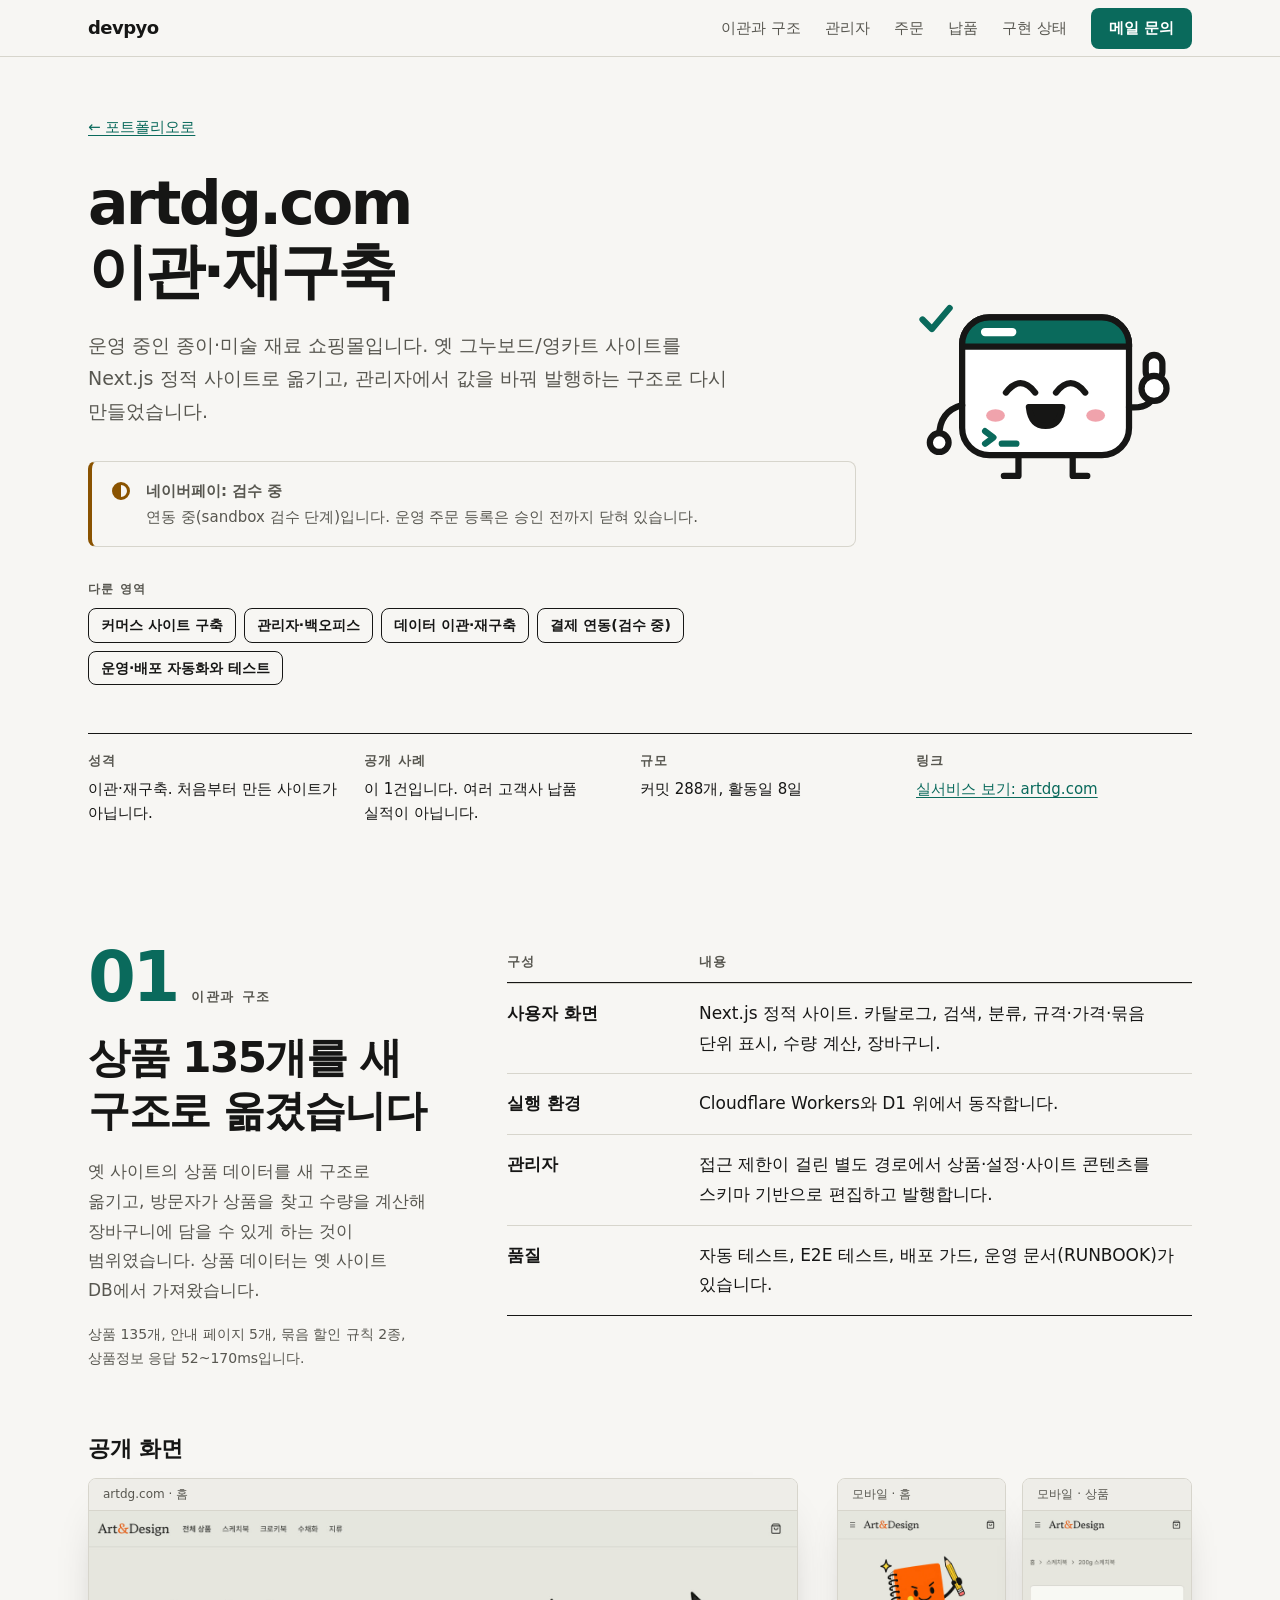
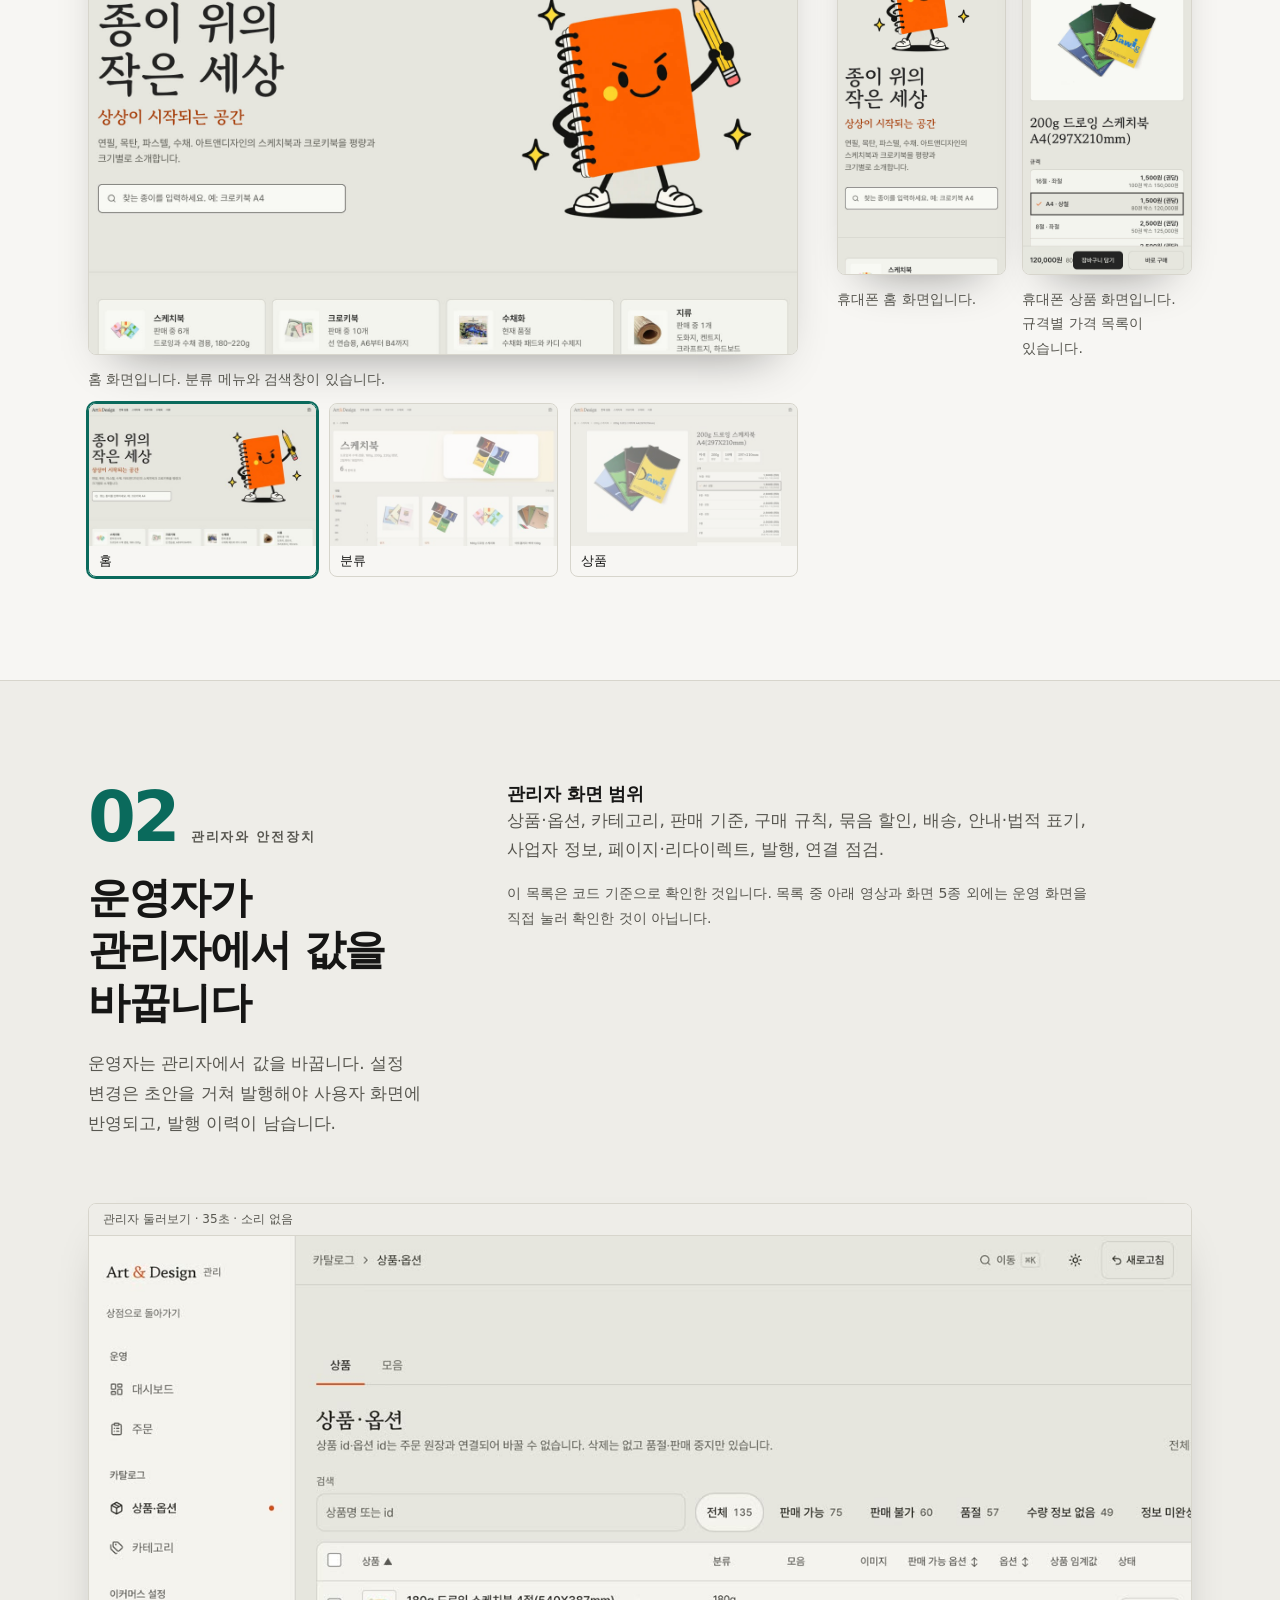
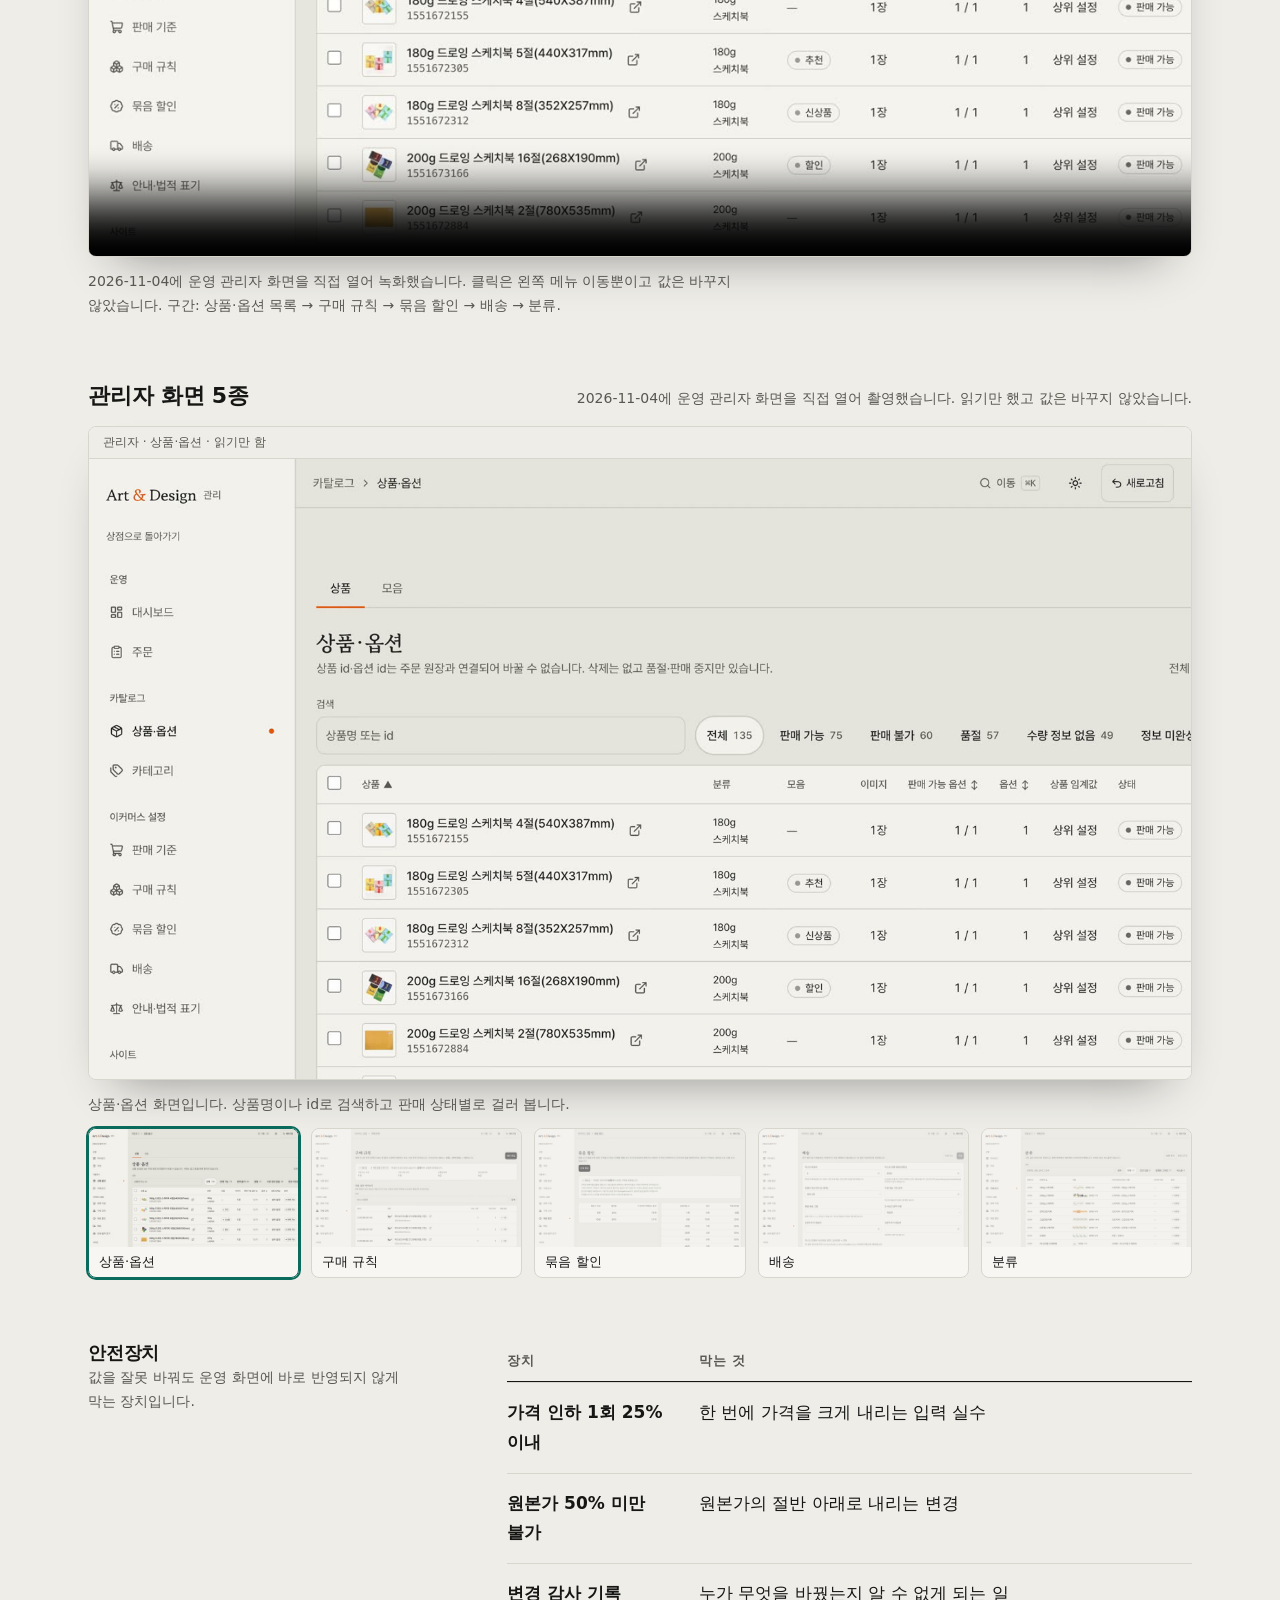
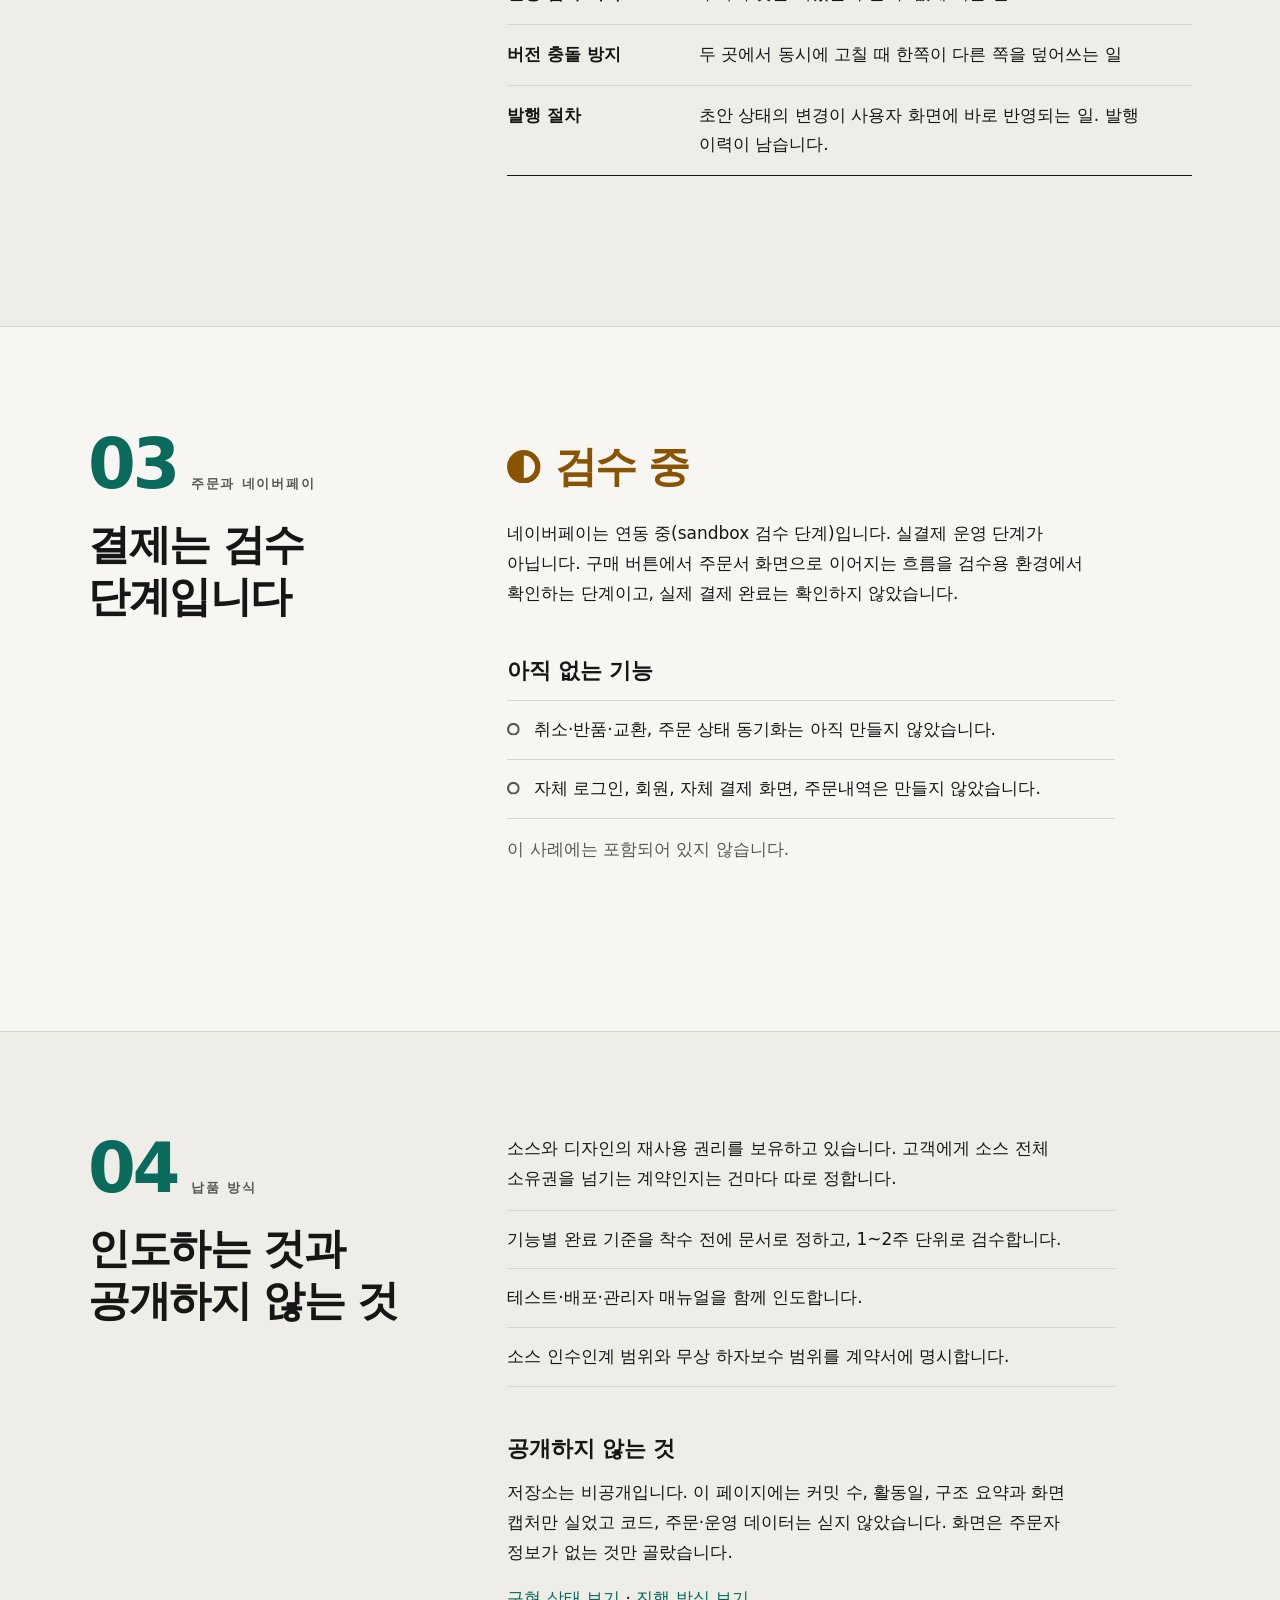
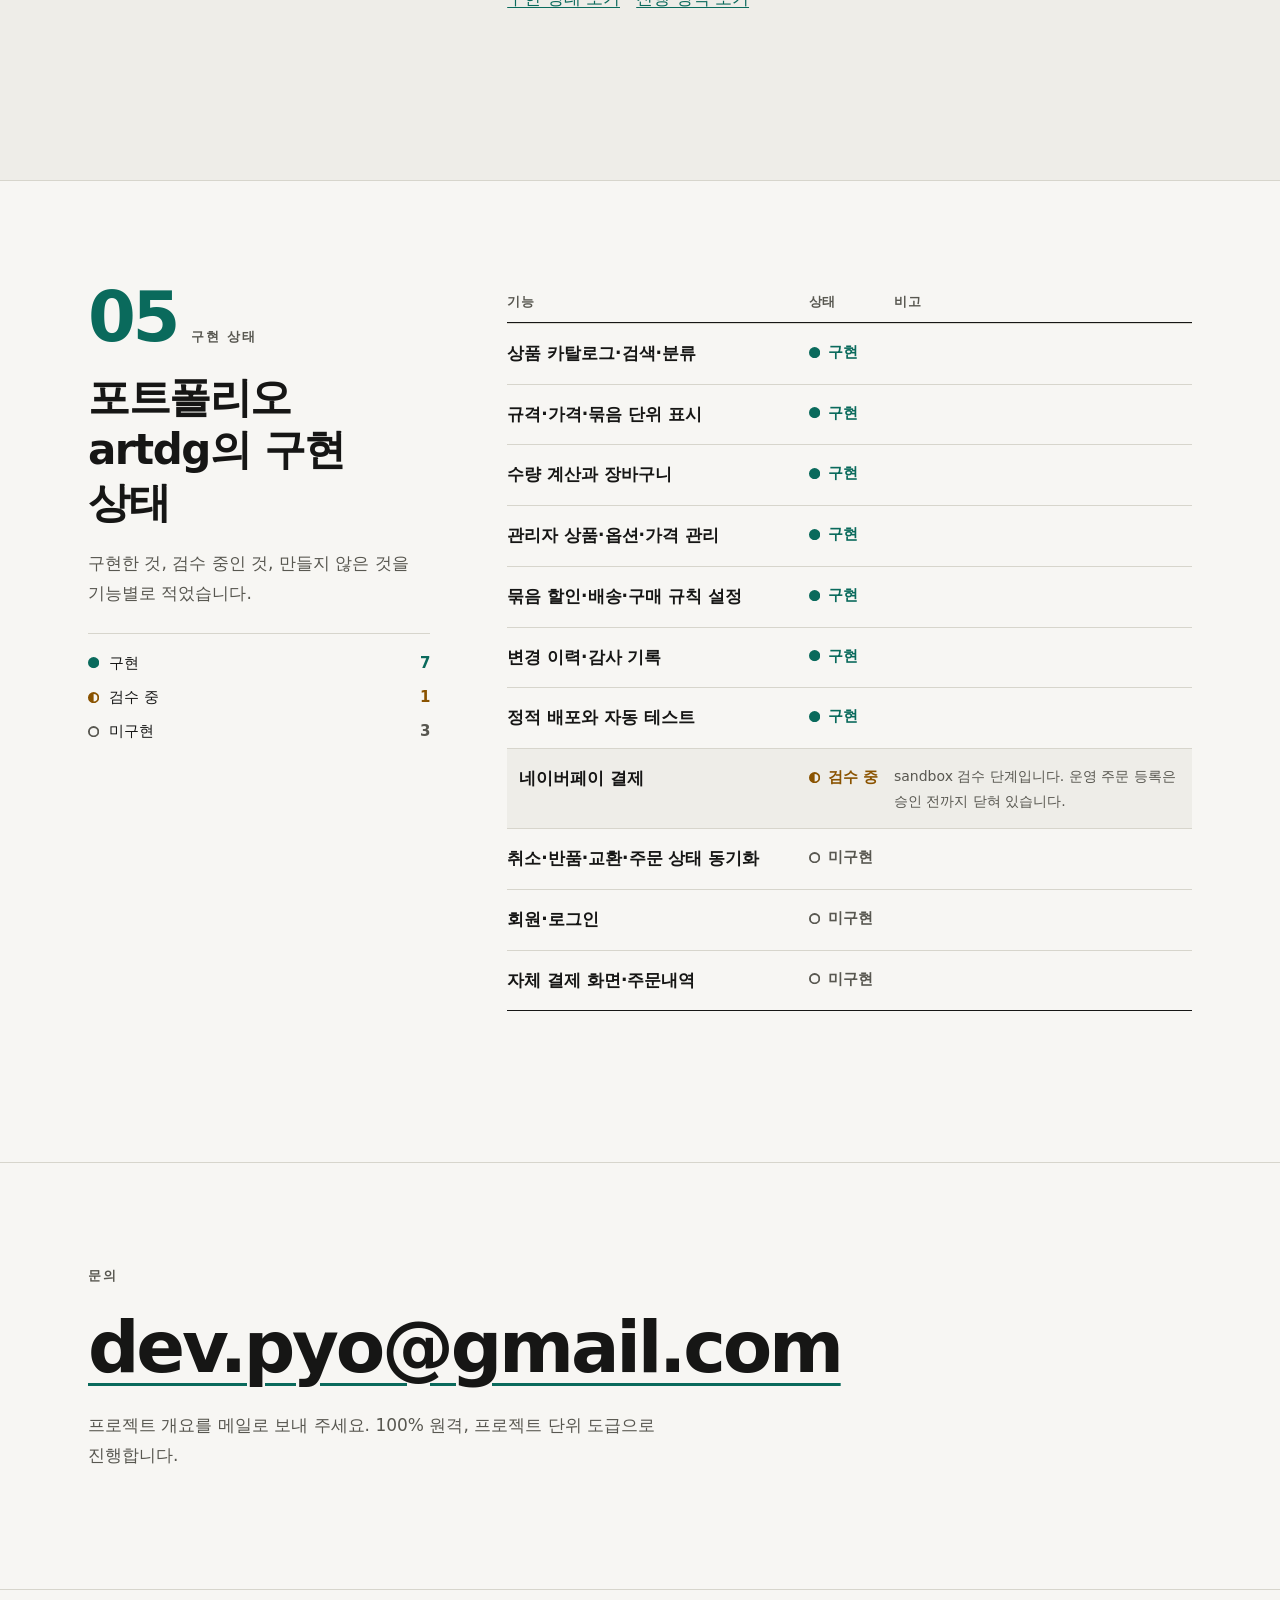
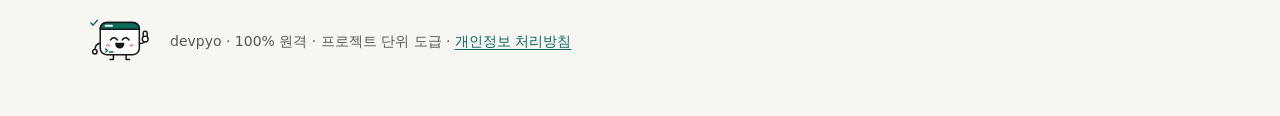
==== commit d7a30e88: "v5: team-capability home, portfolio list, inline SVG mascot (3 poses) Home leads with team intro, 6 " ====
--- a/case-artdg.html
+++ b/case-artdg.html
@@ -3,18 +3,66 @@
 <head>
 <meta charset="utf-8">
 <meta name="viewport" content="width=device-width, initial-scale=1">
-<title>사례: artdg.com 이관·재구축 | devpyo</title>
+<title>포트폴리오: artdg.com 이관·재구축 | devpyo</title>
 <meta name="description" content="artdg.com 사례. 옛 그누보드/영카트 쇼핑몰을 Next.js 정적 사이트와 Cloudflare Workers/D1 위의 관리자 구조로 이관·재구축한 범위, 관리자 화면 영상, 아직 없는 기능을 4장으로 나눠 적었습니다.">
 <meta name="color-scheme" content="light dark">
 <link rel="icon" type="image/svg+xml" href="favicon.svg">
 <link rel="stylesheet" href="style.css">
 </head>
 <body>
+<!--sprite-->
 <svg width="0" height="0" style="position:absolute" aria-hidden="true" focusable="false">
   <symbol id="i-done" viewBox="0 0 12 12"><circle cx="6" cy="6" r="6" fill="currentColor"/></symbol>
   <symbol id="i-part" viewBox="0 0 12 12"><circle cx="6" cy="6" r="5" fill="none" stroke="currentColor" stroke-width="2"/><path d="M6 1a5 5 0 0 0 0 10z" fill="currentColor"/></symbol>
   <symbol id="i-none" viewBox="0 0 12 12"><circle cx="6" cy="6" r="5" fill="none" stroke="currentColor" stroke-width="2"/></symbol>
+  <symbol id="m-hi" viewBox="0 0 270 220">
+    
+<path class="s" d="M104 166v20h-14M156 166v20h14"/>
+<rect class="sb" x="50" y="34" width="160" height="132" rx="26"/>
+<path class="sa" d="M50 62v-2a26 26 0 0 1 26-26h108a26 26 0 0 1 26 26v2z"/>
+<rect class="fo" x="68" y="44" width="34" height="8" rx="4"/>
+<ellipse class="fc" cx="82" cy="128" rx="9" ry="6"/><ellipse class="fc" cx="178" cy="128" rx="9" ry="6"/>
+<path class="sc" d="M72 143l8 6-8 6M88 155h14"/>
+
+    <path class="s" d="M50 118q-22 6-22 30"/><circle class="sb" cx="28" cy="154" r="9"/>
+    <path class="s" d="M210 118q26-4 28-34"/><circle class="sb" cx="238" cy="76" r="9"/>
+    <path class="sc" d="M222 50l-6-8M240 44v-10M258 50l6-8"/>
+    <circle class="fi eye" cx="106" cy="98" r="9"/><circle class="fi eye" cx="154" cy="98" r="9"/>
+    <path class="s" d="M116 120q14 14 28 0"/>
+  </symbol>
+  <symbol id="m-work" viewBox="0 0 270 220">
+    
+<path class="s" d="M104 166v20h-14M156 166v20h14"/>
+<rect class="sb" x="50" y="34" width="160" height="132" rx="26"/>
+<path class="sa" d="M50 62v-2a26 26 0 0 1 26-26h108a26 26 0 0 1 26 26v2z"/>
+<rect class="fo" x="68" y="44" width="34" height="8" rx="4"/>
+<ellipse class="fc" cx="82" cy="128" rx="9" ry="6"/><ellipse class="fc" cx="178" cy="128" rx="9" ry="6"/>
+<path class="sc" d="M72 143l8 6-8 6M88 155h14"/>
+
+    <path class="s" d="M50 118q-22 6-22 30"/><circle class="sb" cx="28" cy="154" r="9"/>
+    <path class="s" d="M210 118q22 6 22 30"/><circle class="sb" cx="232" cy="154" r="9"/>
+    <path class="sc" d="M224 38l-12 11 12 11M250 38l12 11-12 11"/>
+    <circle class="fi eye" cx="106" cy="102" r="7"/><circle class="fi eye" cx="154" cy="102" r="7"/>
+    <path class="s" d="M94 88h20M146 88h20M118 126h24"/>
+  </symbol>
+  <symbol id="m-done" viewBox="0 0 270 220">
+    
+<path class="s" d="M104 166v20h-14M156 166v20h14"/>
+<rect class="sb" x="50" y="34" width="160" height="132" rx="26"/>
+<path class="sa" d="M50 62v-2a26 26 0 0 1 26-26h108a26 26 0 0 1 26 26v2z"/>
+<rect class="fo" x="68" y="44" width="34" height="8" rx="4"/>
+<ellipse class="fc" cx="82" cy="128" rx="9" ry="6"/><ellipse class="fc" cx="178" cy="128" rx="9" ry="6"/>
+<path class="sc" d="M72 143l8 6-8 6M88 155h14"/>
+
+    <path class="s" d="M50 118q-22 6-22 30"/><circle class="sb" cx="28" cy="154" r="9"/>
+    <rect class="sb" x="226" y="70" width="16" height="24" rx="8"/>
+    <path class="s" d="M210 120q22 2 24-14"/><circle class="sb" cx="234" cy="102" r="12"/>
+    <path class="sc" d="M12 36l9 9 17-20"/>
+    <path class="s" d="M92 106q14-18 28 0M140 106q14-18 28 0"/>
+    <path class="sk" d="M114 120h32q-2 18-16 18t-16-18z"/>
+  </symbol>
 </svg>
+<!--/sprite-->
 <a class="skip" href="#main">본문으로 건너뛰기</a>
 <header class="top">
   <div class="wrap">
@@ -24,6 +72,7 @@
       <a href="#ch2">관리자</a>
       <a href="#ch3">주문</a>
       <a href="#ch4">납품</a>
+      <a href="#state">구현 상태</a>
     </nav>
     <a class="btn" href="mailto:dev.pyo@gmail.com">메일 문의</a>
   </div>
@@ -32,14 +81,25 @@
 <main id="main">
 
 <div class="wrap page-head">
-  <p class="crumb"><a href="index.html">← 처음으로</a></p>
-  <h1>사례: artdg.com <span class="nb">이관·재구축</span></h1>
+  <div class="ph">
+  <div>
+  <p class="crumb"><a href="index.html#works">← 포트폴리오로</a></p>
+  <h1>artdg.com <span class="nb">이관·재구축</span></h1>
   <p class="lead">운영 중인 종이·미술 재료 쇼핑몰입니다. 옛 그누보드/영카트 사이트를 Next.js 정적 사이트로 옮기고, 관리자에서 값을 바꿔 발행하는 구조로 다시 만들었습니다.</p>
   <p class="note">
     <svg class="ic" aria-hidden="true"><use href="#i-part"/></svg>
     <span><strong>네이버페이: 검수 중</strong>
     연동 중(sandbox 검수 단계)입니다. 운영 주문 등록은 승인 전까지 닫혀 있습니다.</span>
   </p>
+  <div class="areas">
+    <span class="k">다룬 영역</span>
+    <ul class="chips">
+      <li>커머스 사이트 구축</li><li>관리자·백오피스</li><li>데이터 이관·재구축</li><li>결제 연동(검수 중)</li><li>운영·배포 자동화와 테스트</li>
+    </ul>
+  </div>
+  </div>
+  <svg class="mascot ph-m" role="img" aria-label="devpyo 마스코트. 눈과 웃는 입이 있는 둥근 터미널 창이 엄지를 들어 올린다." viewBox="0 0 270 220" width="324" height="264"><use href="#m-done"/></svg>
+  </div>
   <dl class="facts">
     <div><dt>성격</dt><dd>이관·재구축. 처음부터 만든 사이트가 아닙니다.</dd></div>
     <div><dt>공개 사례</dt><dd>이 1건입니다. 여러 고객사 납품 실적이 아닙니다.</dd></div>
@@ -114,7 +174,7 @@
     <div class="split">
       <div class="side">
         <div class="label"><b>02</b><span>관리자와 안전장치</span></div>
-        <h2>코드를 고치지 않고 관리자에서 바꿉니다</h2>
+        <h2>운영자가 관리자에서 값을 바꿉니다</h2>
         <p>운영자는 관리자에서 값을 바꿉니다. 설정 변경은 초안을 거쳐 발행해야 사용자 화면에 반영되고, 발행 이력이 남습니다.</p>
       </div>
       <div>
@@ -233,8 +293,44 @@
         </ul>
         <h3 class="sub">공개하지 않는 것</h3>
         <p class="t">저장소는 비공개입니다. 이 페이지에는 커밋 수, 활동일, 구조 요약과 화면 캡처만 실었고 코드, 주문·운영 데이터는 싣지 않았습니다. 화면은 주문자 정보가 없는 것만 골랐습니다.</p>
-        <p><a href="index.html#scope">구현 범위 보기</a> · <a href="index.html#process">진행 방식 보기</a></p>
-      </div>
+        <p><a href="#state">구현 상태 보기</a> · <a href="index.html#process">진행 방식 보기</a></p>
+      </div>
+    </div>
+  </div>
+</section>
+
+<section class="ch" id="state">
+  <div class="wrap">
+    <div class="split">
+      <div class="side">
+        <div class="label"><b>05</b><span>구현 상태</span></div>
+        <h2>포트폴리오 artdg의 구현 상태</h2>
+        <p>구현한 것, 검수 중인 것, 만들지 않은 것을 기능별로 적었습니다.</p>
+        <div class="legend">
+          <span class="done"><svg class="ic" aria-hidden="true"><use href="#i-done"/></svg><span class="fg">구현</span><b>7</b></span>
+          <span class="part"><svg class="ic" aria-hidden="true"><use href="#i-part"/></svg><span class="fg">검수 중</span><b>1</b></span>
+          <span class="none"><svg class="ic" aria-hidden="true"><use href="#i-none"/></svg><span class="fg">미구현</span><b>3</b></span>
+        </div>
+      </div>
+      <table>
+      <caption>artdg.com 기능별 구현 상태</caption>
+      <thead>
+        <tr><th scope="col">기능</th><th scope="col">상태</th><th scope="col">비고</th></tr>
+      </thead>
+      <tbody>
+        <tr><th scope="row">상품 카탈로그·검색·분류</th><td class="st done"><svg class="ic" aria-hidden="true"><use href="#i-done"/></svg>구현</td><td class="nt"></td></tr>
+        <tr><th scope="row">규격·가격·묶음 단위 표시</th><td class="st done"><svg class="ic" aria-hidden="true"><use href="#i-done"/></svg>구현</td><td class="nt"></td></tr>
+        <tr><th scope="row">수량 계산과 장바구니</th><td class="st done"><svg class="ic" aria-hidden="true"><use href="#i-done"/></svg>구현</td><td class="nt"></td></tr>
+        <tr><th scope="row">관리자 상품·옵션·가격 관리</th><td class="st done"><svg class="ic" aria-hidden="true"><use href="#i-done"/></svg>구현</td><td class="nt"></td></tr>
+        <tr><th scope="row">묶음 할인·배송·구매 규칙 설정</th><td class="st done"><svg class="ic" aria-hidden="true"><use href="#i-done"/></svg>구현</td><td class="nt"></td></tr>
+        <tr><th scope="row">변경 이력·감사 기록</th><td class="st done"><svg class="ic" aria-hidden="true"><use href="#i-done"/></svg>구현</td><td class="nt"></td></tr>
+        <tr><th scope="row">정적 배포와 자동 테스트</th><td class="st done"><svg class="ic" aria-hidden="true"><use href="#i-done"/></svg>구현</td><td class="nt"></td></tr>
+        <tr class="hl"><th scope="row">네이버페이 결제</th><td class="st part"><svg class="ic" aria-hidden="true"><use href="#i-part"/></svg>검수 중</td><td class="nt">sandbox 검수 단계입니다. 운영 주문 등록은 승인 전까지 닫혀 있습니다.</td></tr>
+        <tr><th scope="row">취소·반품·교환·주문 상태 동기화</th><td class="st none"><svg class="ic" aria-hidden="true"><use href="#i-none"/></svg>미구현</td><td class="nt"></td></tr>
+        <tr><th scope="row">회원·로그인</th><td class="st none"><svg class="ic" aria-hidden="true"><use href="#i-none"/></svg>미구현</td><td class="nt"></td></tr>
+        <tr><th scope="row">자체 결제 화면·주문내역</th><td class="st none"><svg class="ic" aria-hidden="true"><use href="#i-none"/></svg>미구현</td><td class="nt"></td></tr>
+      </tbody>
+    </table>
     </div>
   </div>
 </section>
@@ -250,7 +346,8 @@
 </main>
 
 <footer>
-  <div class="wrap">
+  <div class="wrap foot">
+    <svg class="mascot foot-m" aria-hidden="true" focusable="false" viewBox="0 0 270 220" width="66" height="54"><use href="#m-done"/></svg>
     <p>devpyo · 100% 원격 · 프로젝트 단위 도급 · <a href="privacy/">개인정보 처리방침</a></p>
   </div>
 </footer>
--- a/style.css
+++ b/style.css
@@ -2,14 +2,14 @@
   color-scheme:light dark;
   --bg:#f7f6f3;--alt:#eeede8;--fg:#161615;--muted:#585750;--line:#d7d5cc;
   --accent:#0a6a5c;--on-accent:#fff;--amber:#8a5300;
-  --inv-bg:#161615;--inv-fg:#f2f1ec;--inv-muted:#b6b4aa;--inv-accent:#5fd0ba;
+  --m-body:#fff;--m-sub:#f0a3ac;
   --font:Pretendard,"Apple SD Gothic Neo","Noto Sans KR","Malgun Gothic",system-ui,-apple-system,"Segoe UI",sans-serif;
   --r:8px;--pad:clamp(1.25rem,4vw,2.5rem);--sec:clamp(4rem,8vw,7rem);
 }
 @media (prefers-color-scheme:dark){
   :root{--bg:#121211;--alt:#191918;--fg:#ecebe6;--muted:#a5a49b;--line:#36352f;
     --accent:#5fd0ba;--on-accent:#0b1512;--amber:#e3a550;
-    --inv-bg:#222421;--inv-fg:#f2f1ec;--inv-muted:#b6b4aa;--inv-accent:#5fd0ba}
+    --m-body:#2a2c29;--m-sub:#e58b9a}
 }
 *{box-sizing:border-box}
 html{-webkit-text-size-adjust:100%}
@@ -42,12 +42,14 @@
 :focus-visible.btn{outline-color:var(--fg)}
 
 /* hero */
-.hero{display:grid;grid-template-columns:minmax(0,4fr) minmax(0,7fr);gap:clamp(2rem,4vw,3.5rem);align-items:center;padding-block:clamp(2rem,4.5vw,4rem)}
+.hero{display:grid;grid-template-columns:minmax(0,7fr) minmax(0,5fr);gap:clamp(2rem,4vw,3.5rem);align-items:center;padding-block:clamp(2.5rem,5vw,5rem)}
 h1{font-size:clamp(2.125rem,1rem + 3.2vw,3.375rem);font-weight:400;letter-spacing:-.045em;line-height:1.12}
 h1 span{display:block;text-wrap:balance}
 h1 strong{display:block;font-weight:800;text-wrap:balance}
-.lead{font-size:1.1875rem;color:var(--muted);margin:1.75rem 0 2rem;max-width:30rem}
-.cta{display:flex;flex-wrap:wrap;align-items:center;gap:1rem 1.5rem;margin:0 0 2.25rem}
+.yrs{margin:1.5rem 0 0;font-size:clamp(1.375rem,1rem + 1.6vw,2rem);font-weight:500;letter-spacing:-.03em;line-height:1.3}
+.yrs b{font-weight:800;color:var(--accent)}
+.lead{font-size:1.1875rem;color:var(--muted);margin:1.25rem 0 2rem;max-width:32rem}
+.cta{margin:0}
 .stat-line{display:flex;flex-wrap:wrap;gap:.375rem 1.25rem;margin:0;font-size:.9375rem;color:var(--muted)}
 .stat-line span{display:inline-flex;align-items:center;gap:.5rem}
 .done{color:var(--accent)}.part{color:var(--amber)}.none{color:var(--muted)}
@@ -56,21 +58,79 @@
 .frame{border:1px solid var(--line);border-radius:var(--r);background:var(--bg);overflow:hidden;box-shadow:0 24px 48px -28px rgba(0,0,0,.45)}
 .frame .bar{display:flex;align-items:center;gap:.5rem;height:2rem;padding:0 .875rem;border-bottom:1px solid var(--line);background:var(--alt);font-size:.75rem;color:var(--muted);white-space:nowrap}
 .frame img,.frame video{display:block;width:100%;height:auto}
-.vis{display:grid;grid-template-columns:repeat(12,minmax(0,1fr));padding-bottom:3rem}
-.vis .desk{grid-column:1/11;grid-row:1;animation:rise .8s both}
-.vis .mob{grid-column:10/13;grid-row:1;align-self:end;margin-bottom:-3rem;animation:rise .8s .12s both}
-@keyframes rise{from{opacity:0;transform:translateY(14px)}to{opacity:1;transform:none}}
-
-/* number band */
+
+/* mascot: one stroke weight, accent + neutral + one sub color */
+.mascot{display:block;height:auto;max-width:100%;overflow:visible}
+:is(symbol,defs) .s,:is(symbol,defs) .sb,:is(symbol,defs) .sa,:is(symbol,defs) .sk{stroke:var(--fg);stroke-width:6;stroke-linecap:round;stroke-linejoin:round}
+:is(symbol,defs) .s,:is(symbol,defs) .sc{fill:none}
+:is(symbol,defs) .sb{fill:var(--m-body)}
+:is(symbol,defs) .sa{fill:var(--accent)}
+:is(symbol,defs) .sk{fill:var(--fg)}
+:is(symbol,defs) .sc{stroke:var(--accent);stroke-width:6;stroke-linecap:round;stroke-linejoin:round}
+:is(symbol,defs) .fi{fill:var(--fg)}
+:is(symbol,defs) .fo{fill:var(--on-accent)}
+:is(symbol,defs) .fc{fill:var(--m-sub)}
+:is(symbol,defs) .eye{transform-box:fill-box;transform-origin:center;animation:blink 5s infinite}
+@keyframes blink{0%,93%,100%{transform:scaleY(1)}96.5%{transform:scaleY(.1)}}
+.hero-m{justify-self:center;width:min(100%,30rem)}
+.cap-m{justify-self:end}
+.foot{display:flex;align-items:center;gap:1rem}
+.foot-m{flex:none}
+
+/* 01 skills */
+.cap-head{display:grid;grid-template-columns:minmax(0,1fr) auto;gap:1rem 2rem;align-items:end;margin-bottom:3.5rem}
+.cap-head p{max-width:34rem;margin:1rem 0 0;color:var(--muted)}
+.caps{list-style:none;margin:0;padding:0;display:grid;grid-template-columns:repeat(12,minmax(0,1fr));gap:3.5rem clamp(2rem,4vw,3.5rem);align-items:start}
+.cap{border-top:2px solid var(--fg);padding-top:1rem}
+.cap>*{margin:0 0 1rem}
+.cap>:last-child{margin-bottom:0}
+.cap .no{display:block;font-size:1rem;font-weight:800;letter-spacing:.06em;color:var(--accent);font-variant-numeric:tabular-nums}
+.cap h3{font-size:1.5rem;letter-spacing:-.03em}
+.cap .ev{font-size:.9375rem;color:var(--muted)}
+.cap .ev b{display:inline-block;margin-right:.5rem;font-size:.75rem;letter-spacing:.1em;color:var(--fg)}
+.c1{grid-column:span 7}.c2{grid-column:span 5;grid-row:span 2}.c3{grid-column:span 7}.c4{grid-column:span 6}.c5{grid-column:span 6}.c6{grid-column:span 12;display:grid;grid-template-columns:minmax(0,3fr) auto minmax(0,5fr);gap:.5rem clamp(2rem,4vw,3.5rem);align-items:end}
+.c6 .no{grid-column:1/-1}
+.c6>:not(.no){margin:0}
+.flow{list-style:none;display:flex;flex-wrap:wrap;gap:.5rem 0;padding:0}
+.flow li{padding:.5rem .875rem;border:1px solid var(--fg);border-left-width:0;font-size:.9375rem;font-weight:600}
+.flow li:first-child{border-left-width:1px}
+.flow li:not(:last-child)::after{content:"→";content:"→" / "";margin-left:.75rem;color:var(--accent)}
+.dg{width:100%;max-width:24rem;height:auto}
+.dg text{font:600 12.5px var(--font);fill:var(--fg)}
+.dg .lb{font-weight:700;fill:var(--accent)}
+.dg rect,.dg .ar{fill:none;stroke-width:2}
+.dg .old{stroke:var(--muted);stroke-dasharray:5 4}
+.dg .new{stroke:var(--accent)}
+.dg .ar{stroke:var(--accent);stroke-linecap:round;stroke-linejoin:round}
+.stl{list-style:none;padding:0}
+.stl li{display:flex;flex-wrap:wrap;align-items:baseline;gap:.25rem .75rem;padding:.75rem 0;border-top:1px solid var(--line)}
+.stl li:last-child{border-bottom:1px solid var(--line)}
+.stl strong{font-weight:800}
+.stl span{color:var(--fg);font-size:.9375rem}
+.ck{list-style:none;padding:0;display:grid;grid-template-columns:repeat(2,minmax(0,1fr));gap:.5rem 1.5rem}
+.ck li{display:flex;align-items:center;gap:.625rem;font-weight:600}
+.ck .ic{color:var(--accent)}
+.big{white-space:nowrap;font-size:clamp(3rem,1rem + 6vw,5.5rem);font-weight:800;letter-spacing:-.05em;line-height:1;font-variant-numeric:tabular-nums}
+.big small{font-size:.35em;font-weight:600;letter-spacing:0;margin-left:.2em;color:var(--accent)}
+
+/* 02 works list: one block per case */
+.works{list-style:none;margin:0 0 1.5rem;padding:0;border-top:2px solid var(--fg)}
+.work{display:grid;grid-template-columns:minmax(0,5fr) minmax(0,6fr);gap:1.5rem clamp(2rem,5vw,4rem);align-items:center;padding-block:2rem;border-bottom:1px solid var(--line)}
+.work .thumb{display:block;text-decoration:none}
+.work h3{font-size:clamp(1.75rem,1.2rem + 2vw,2.5rem);letter-spacing:-.04em}
+.work h3 a{color:var(--fg);text-decoration:none}
+.work h3 a:hover{color:var(--accent);text-decoration:underline}
+.work .one{margin:.75rem 0 1.25rem;color:var(--muted)}
+.areas{margin:0 0 1.25rem}
+.areas .k{display:block;margin-bottom:.5rem;font-size:.75rem;font-weight:700;letter-spacing:.1em;color:var(--muted)}
+.chips{list-style:none;display:flex;flex-wrap:wrap;gap:.5rem;padding:0;margin:0}
+.chips li{padding:.25rem .75rem;border:1px solid var(--fg);border-radius:var(--r);font-size:.875rem;font-weight:600}
+.work .stat-line{margin:0 0 1rem}
+.work .links{display:flex;flex-wrap:wrap;gap:0 1.5rem;margin:0}
+.work .links a{display:inline-block;padding:.5rem 0;font-weight:600}
+
 .band{padding-block:var(--sec)}
 .band.alt{background:var(--alt)}
-.inv{background:var(--inv-bg);color:var(--inv-fg);padding-block:clamp(2.5rem,5vw,4rem)}
-.nums{display:grid;grid-template-columns:repeat(4,minmax(0,1fr));list-style:none;padding:0;margin:0}
-.nums li{padding:0 1.5rem;border-left:1px solid #5a5953}
-.nums li:first-child{padding-left:0;border-left:0}
-.nums b{display:block;font-size:clamp(2.25rem,1rem + 3.6vw,3.75rem);font-weight:800;letter-spacing:-.04em;line-height:1.1;font-variant-numeric:tabular-nums}
-.nums b small{font-size:.4em;font-weight:600;letter-spacing:0;margin-left:.15em;color:var(--inv-accent)}
-.nums span{display:block;margin-top:.5rem;font-size:.875rem;line-height:1.5;color:var(--inv-muted);max-width:14rem}
 
 /* section labels */
 .label{display:flex;align-items:baseline;gap:.875rem;margin:0 0 1.25rem}
@@ -166,10 +226,12 @@
 .tl h3{margin-bottom:.25rem}
 .tl .m{font-size:.8125rem;font-weight:700;letter-spacing:.06em;color:var(--accent);margin:0 0 .75rem}
 .tl p{font-size:.9375rem;color:var(--muted)}
-.terms{display:grid;grid-template-columns:repeat(3,minmax(0,1fr));gap:0 2rem;margin:0}
-.terms div{padding:1rem 0 0;border-top:1px solid var(--fg)}
-.terms dt{font-weight:700;margin-bottom:.25rem}
-.terms dd{margin:0;color:var(--muted)}
+
+/* compact process on home */
+#process{padding-block:clamp(2.5rem,5vw,4rem)}
+#process .label b{font-size:1.5rem}
+#process h2{font-size:1.5rem;margin-bottom:2rem}
+#process .tl .n{font-size:1.5rem;margin-bottom:.5rem}
 
 /* 04 contact */
 .contact{padding-block:var(--sec);border-top:1px solid var(--line)}
@@ -182,6 +244,9 @@
 .nb{white-space:nowrap;font-style:normal}
 .crumb{margin:0 0 1.5rem;font-size:.9375rem}
 .page-head{padding-block:clamp(2rem,4vw,3.25rem) 0}
+.ph{display:grid;grid-template-columns:minmax(0,1fr) auto;gap:1.5rem 3rem;align-items:center}
+.ph-m{width:clamp(11rem,22vw,18rem)}
+.ph .areas{margin:1.5rem 0 0}
 .page-head h1{font-weight:800;font-size:clamp(2.25rem,1rem + 3.6vw,3.75rem);margin:1rem 0 1.5rem}
 .page-head .lead{max-width:40rem}
 .facts{display:grid;grid-template-columns:repeat(4,minmax(0,1fr));gap:0;margin:3rem 0 0;border-top:1px solid var(--fg)}
@@ -205,23 +270,31 @@
 
 @media (max-width:1000px){
   .hero{grid-template-columns:minmax(0,1fr)}
-  .vis{max-width:44rem}
+  .hero-m{width:min(100%,22rem);justify-self:start}
+  .caps{grid-template-columns:minmax(0,1fr);gap:3rem}
+  .caps>li{grid-column:auto!important;grid-row:auto!important}
+  .c6{display:block}
+  .c6>:not(.no){margin:0 0 1rem}
+  .work{grid-template-columns:minmax(0,1fr)}
   .head,.split,.pubs{grid-template-columns:minmax(0,1fr)}
   .pair{max-width:30rem}
   .side{position:static}
   .tl{grid-template-columns:repeat(2,minmax(0,1fr));gap:2.5rem 0}
   .chapters li{grid-template-columns:2.5rem minmax(0,1fr) auto}
   .chapters p{grid-column:2/3;grid-row:2}
-  .nums{grid-template-columns:repeat(2,minmax(0,1fr));gap:2rem 0}
-  .nums li:nth-child(3){padding-left:0;border-left:0}
   .facts{grid-template-columns:repeat(2,minmax(0,1fr))}
+  .ph{grid-template-columns:minmax(0,1fr)}
+  .ph-m{order:-1;width:9rem}
 }
 @media (max-width:640px){
   .hero{gap:1.5rem;padding-top:1.75rem}
-  .hero>div:first-child{display:contents}
-  .hero h1{order:1}.hero .lead{order:2;margin:0;font-size:1.0625rem}.hero .vis{order:3}.hero .cta{order:4;margin:0}.hero .stat-line{order:5}
+  .hero .lead{font-size:1.0625rem}
+  .hero-m{width:10rem;order:-1;justify-self:start}
+  .cap-m{width:7.5rem;height:auto}
+  .cap-head{grid-template-columns:minmax(0,1fr)}
+  .cap-head>svg{order:-1;justify-self:start}
+  .ck{grid-template-columns:minmax(0,1fr)}
   .top nav{display:none}
-  .terms{grid-template-columns:minmax(0,1fr);gap:1.5rem}
   .gal{grid-template-columns:repeat(5,minmax(0,1fr));gap:.5rem}
   .gal label span{display:none}
   .tl{grid-template-columns:minmax(0,1fr);gap:0;margin-left:7px}
@@ -244,8 +317,6 @@
   tr.hl th{padding-left:0}
   .facts{grid-template-columns:minmax(0,1fr)}
   .facts div{border-bottom:1px solid var(--line)}
-  .vis .mob{grid-column:9/13}
-  .vis .desk{grid-column:1/12}
   .btn.lg{width:100%;text-align:center}
 }
 @media (prefers-reduced-motion:reduce){
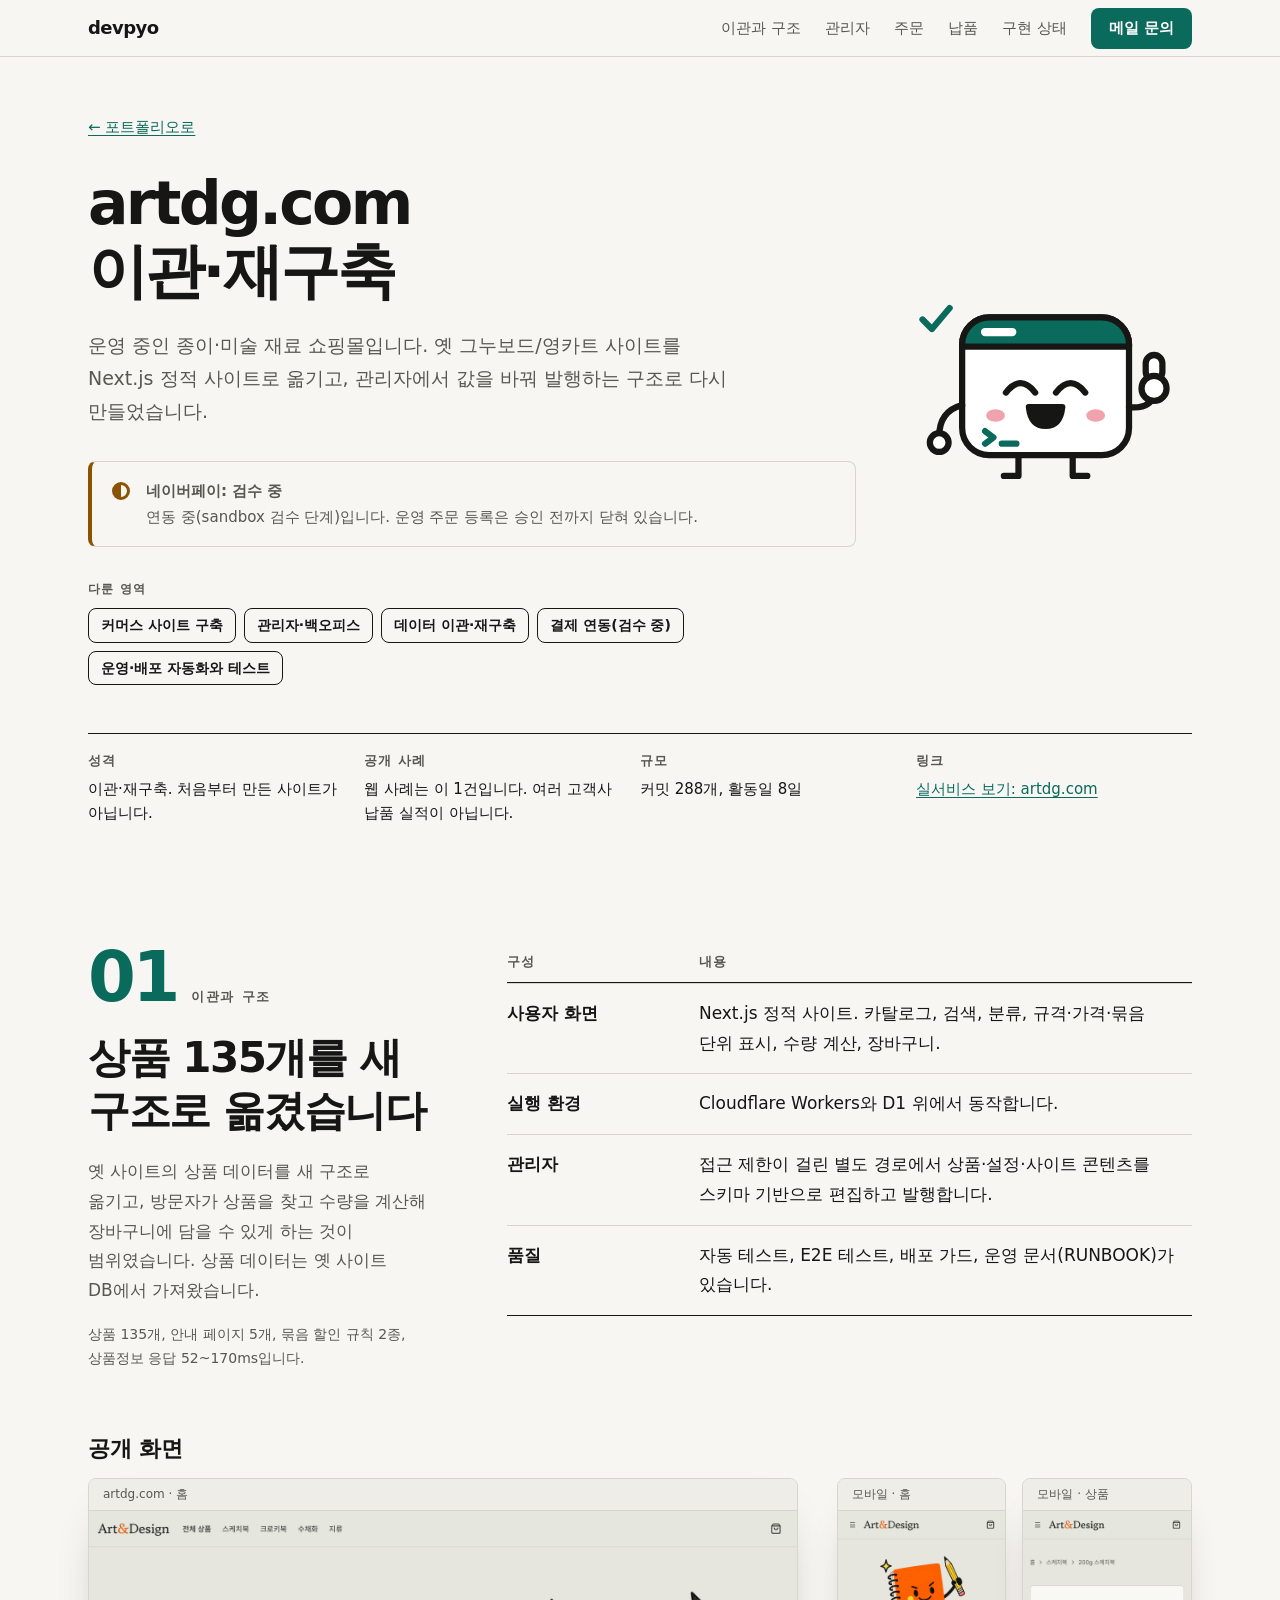
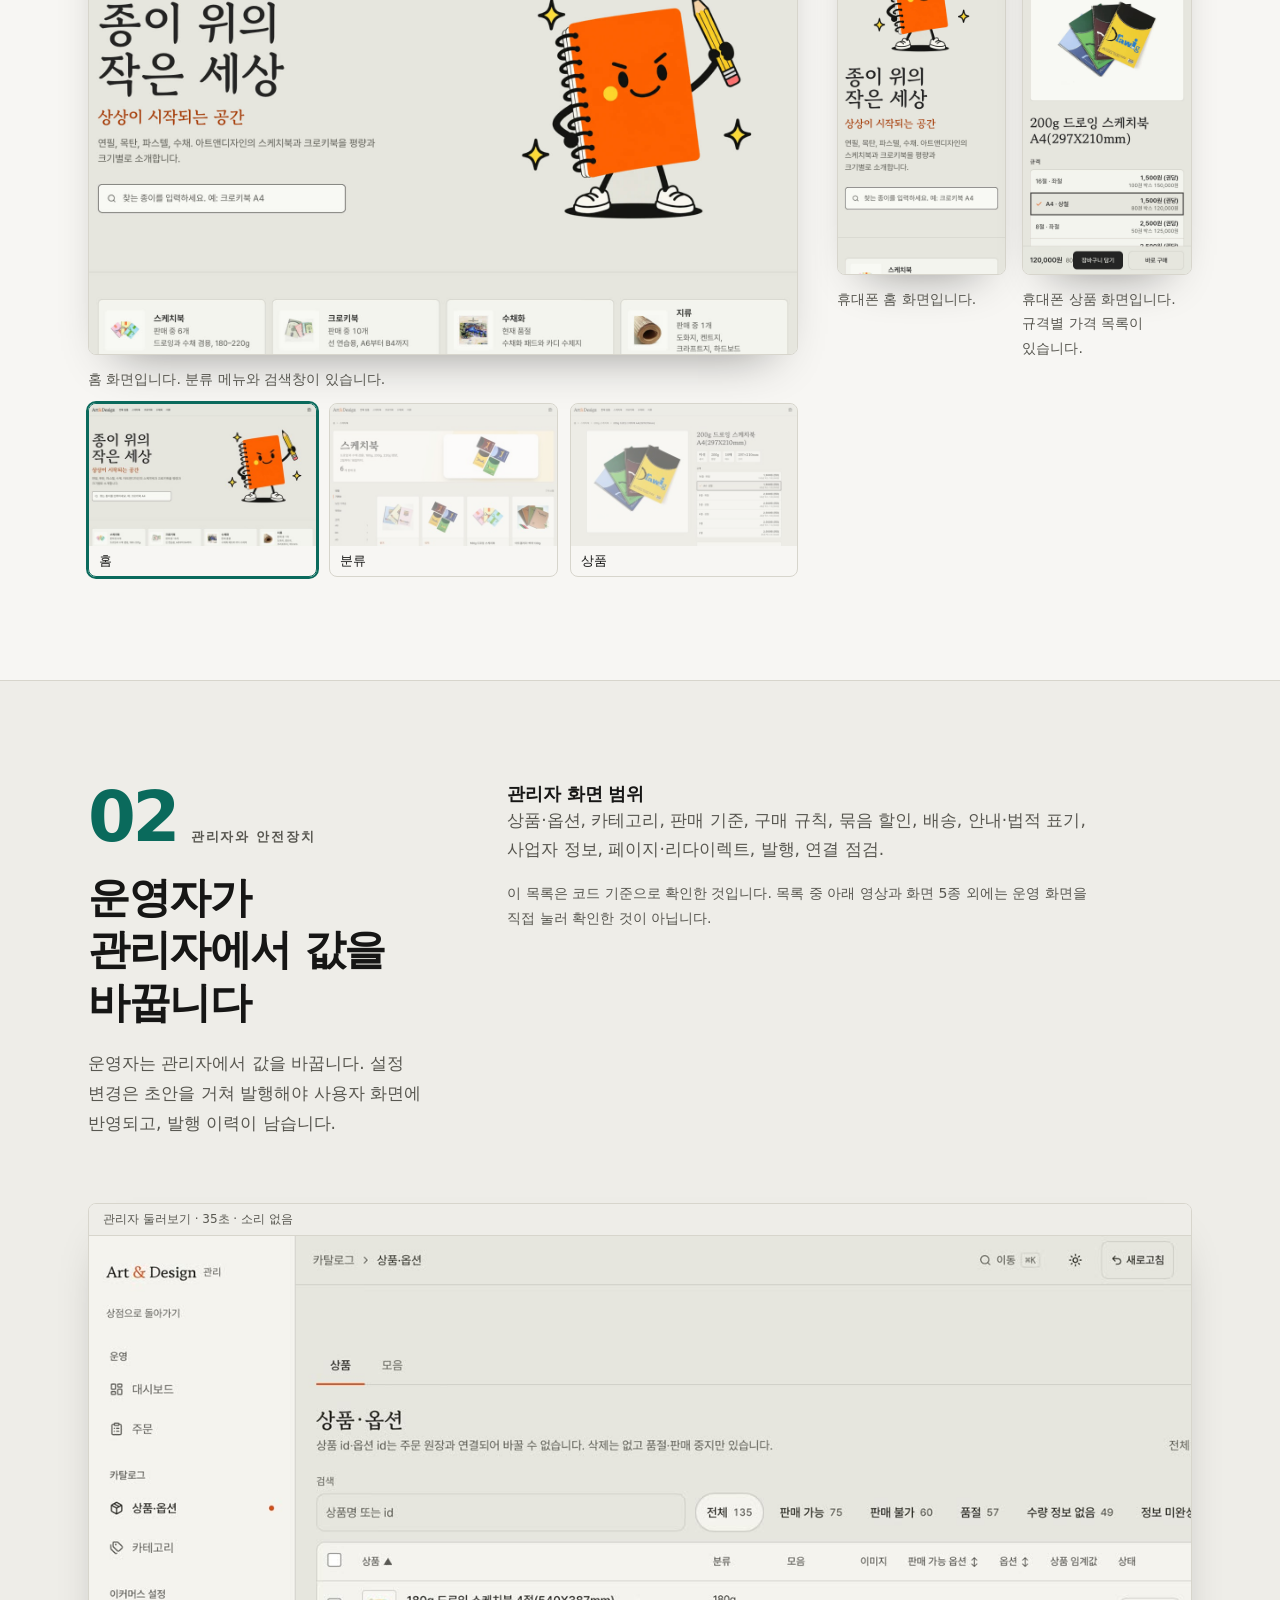
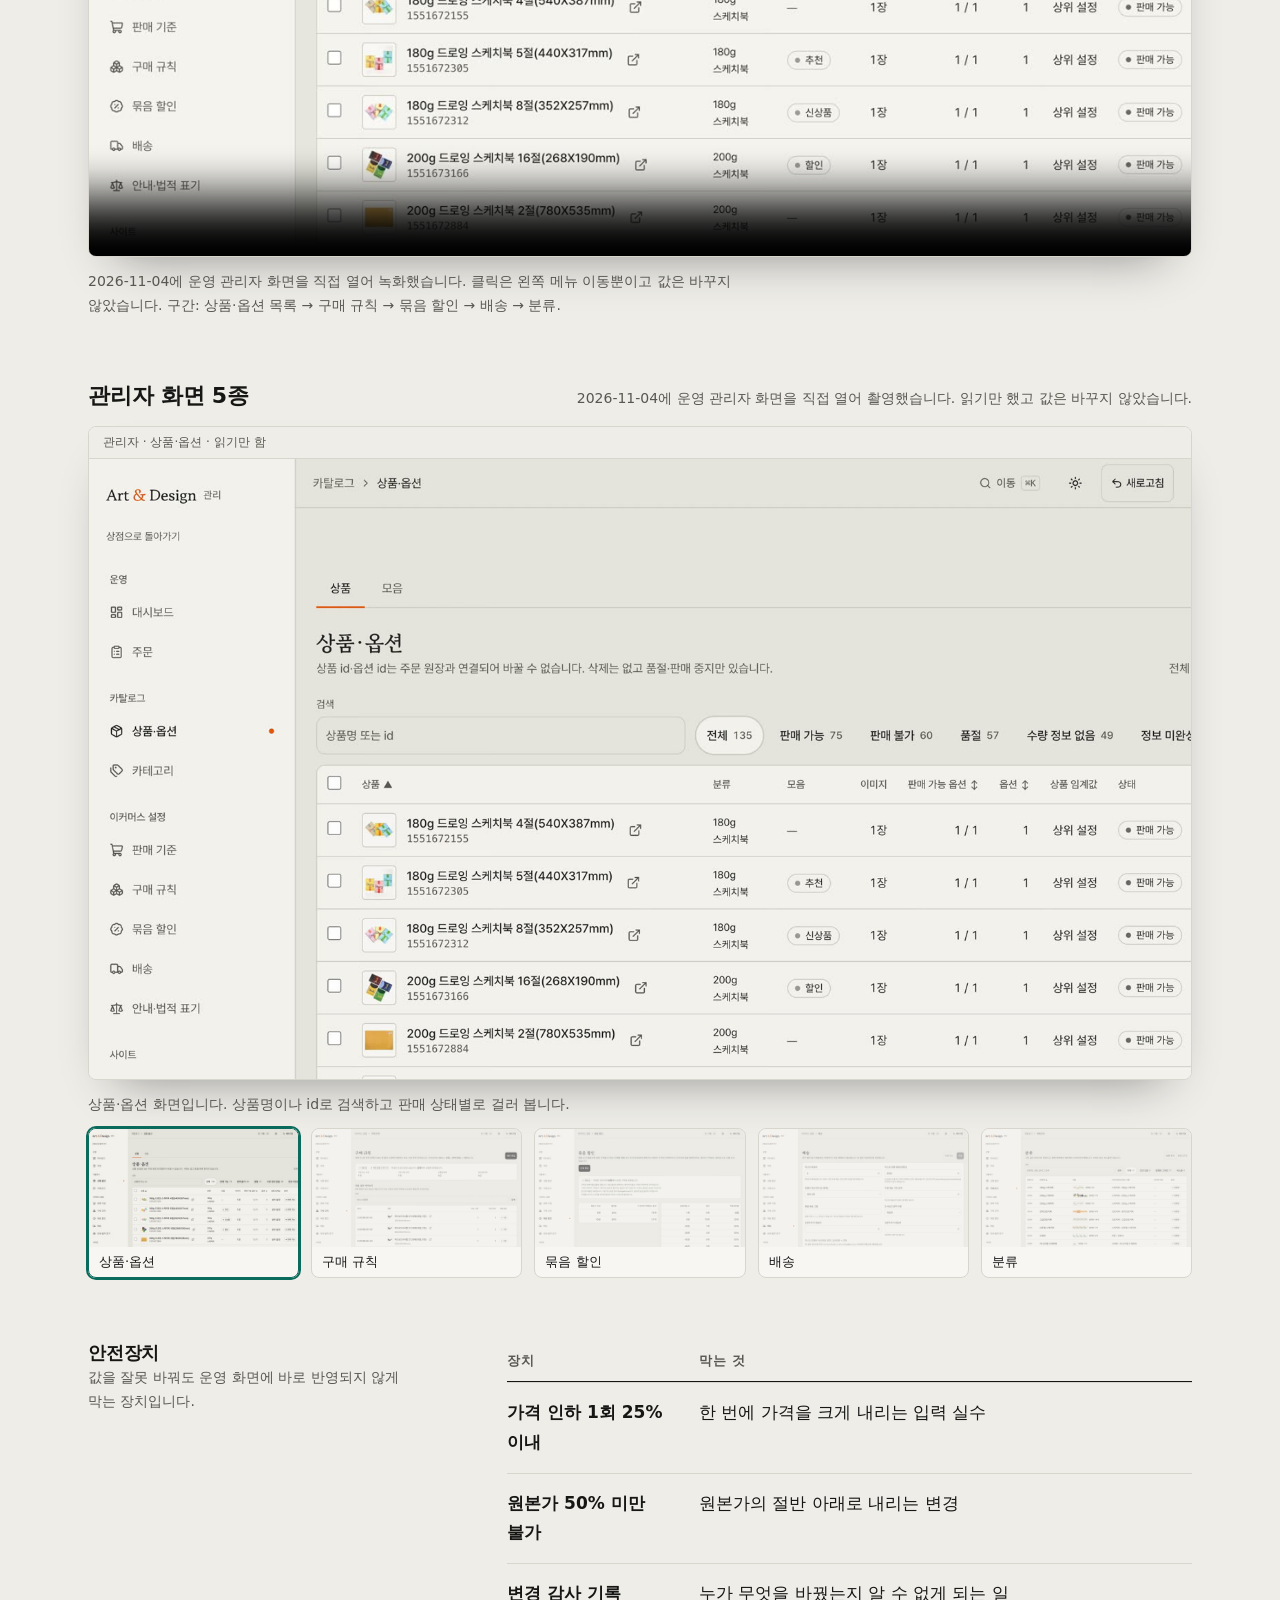
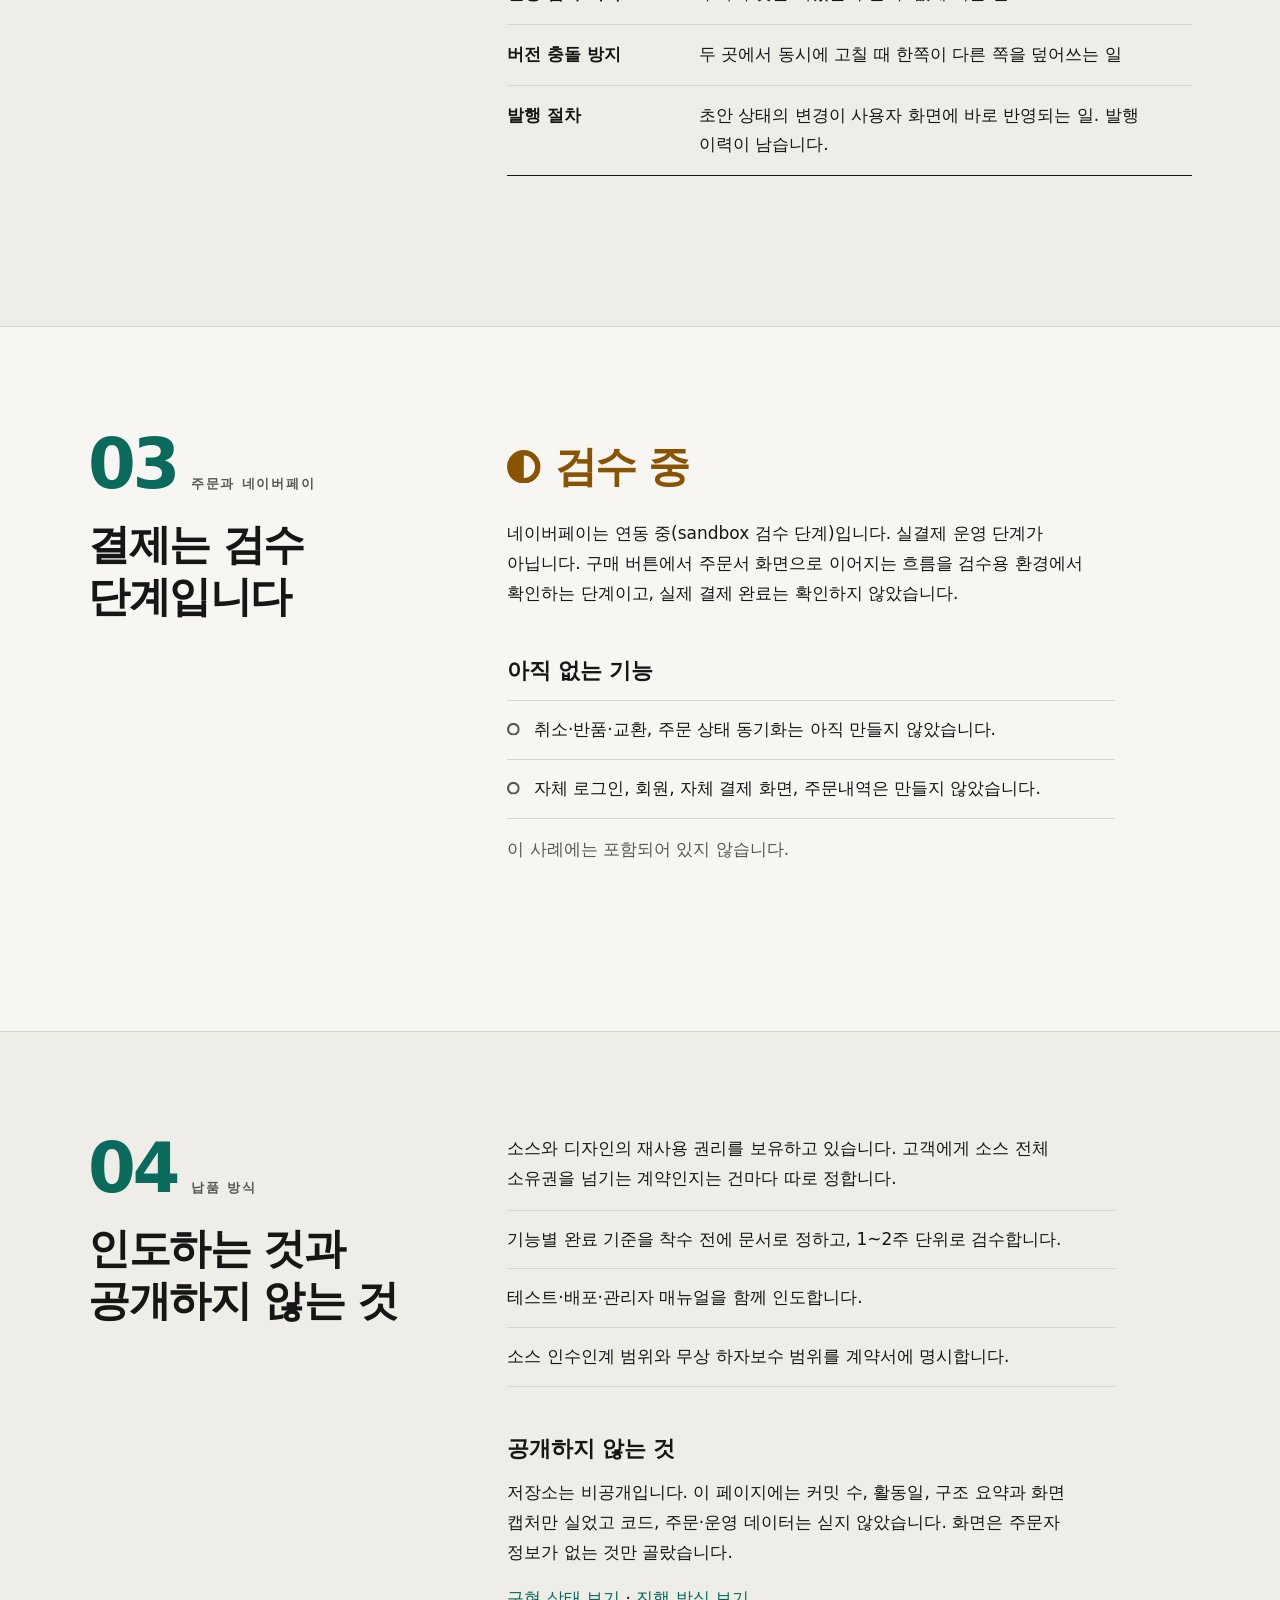
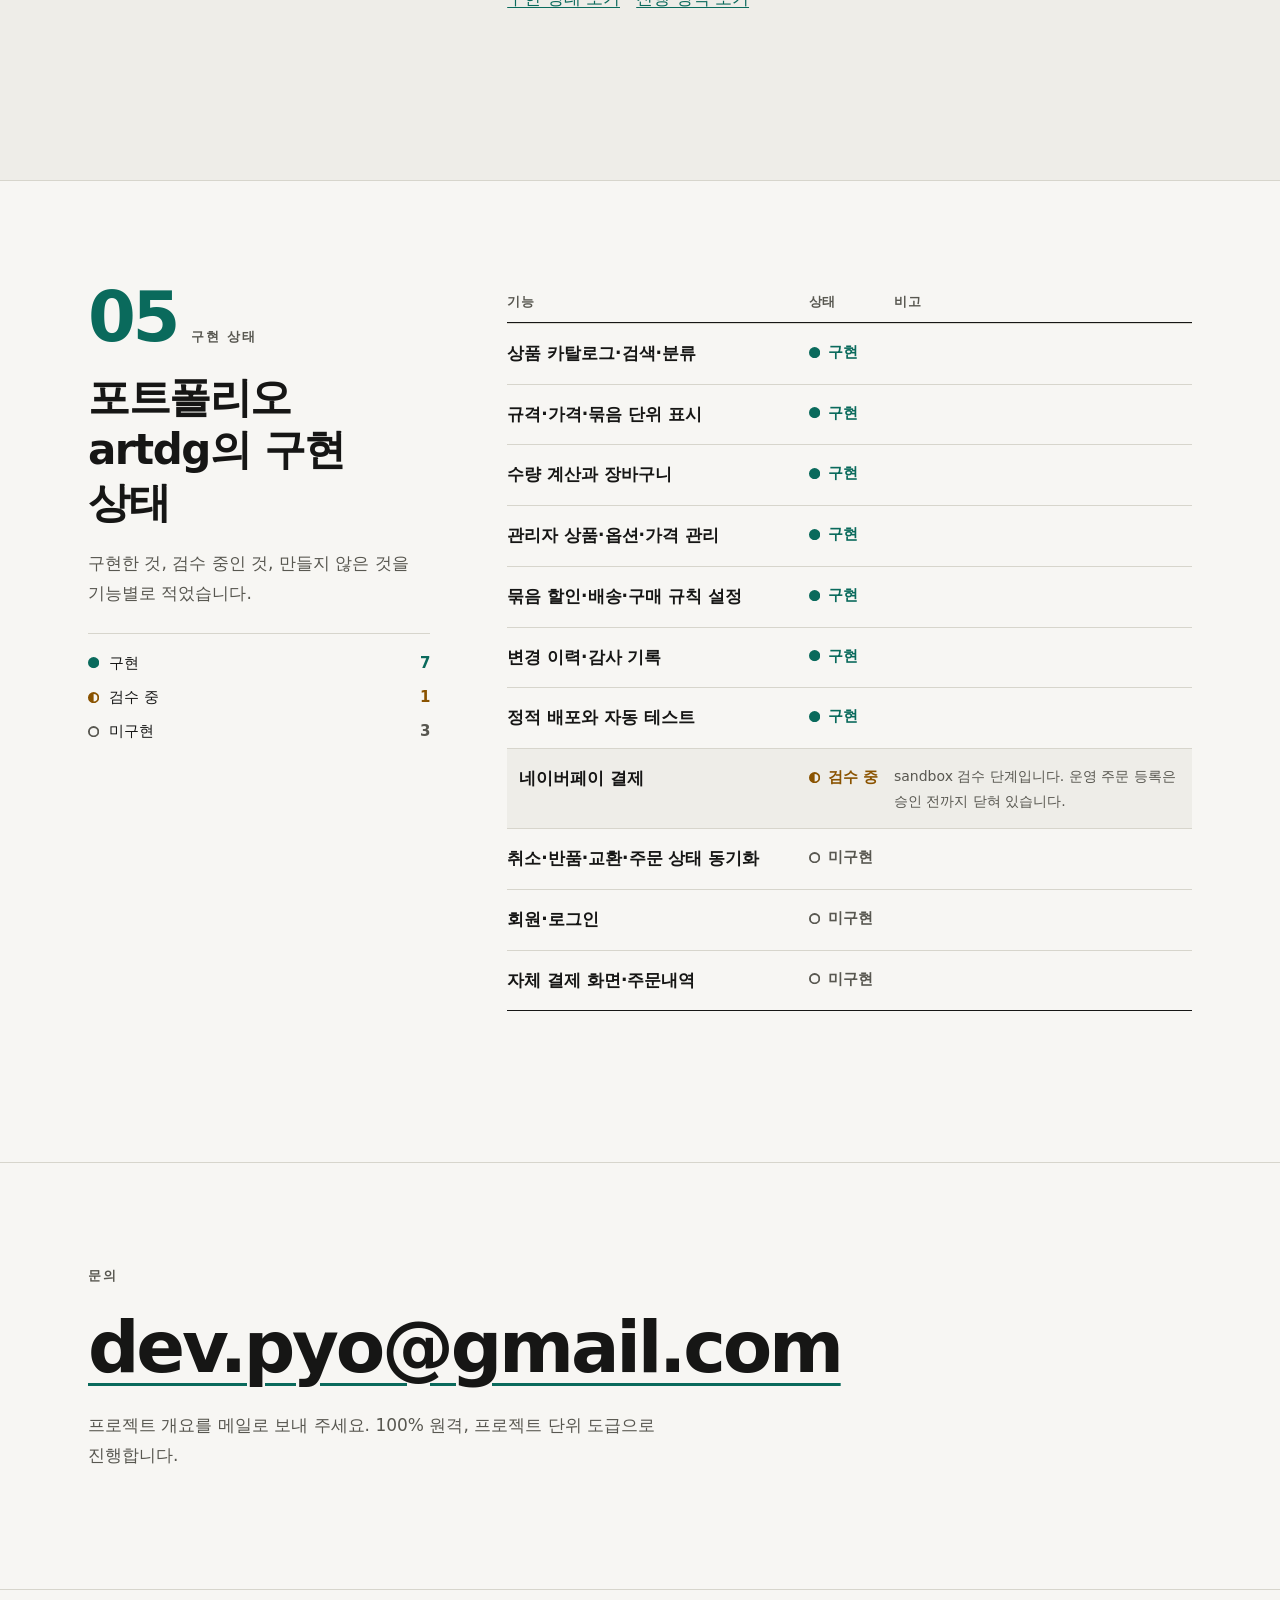
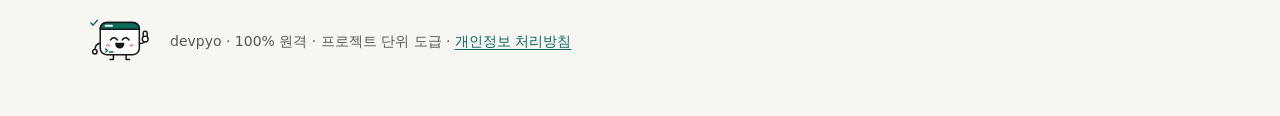
==== commit ce9ffcb0: "Home: career fields, six field design blueprints, published iOS app block" ====
--- a/case-artdg.html
+++ b/case-artdg.html
@@ -102,7 +102,7 @@
   </div>
   <dl class="facts">
     <div><dt>성격</dt><dd>이관·재구축. 처음부터 만든 사이트가 아닙니다.</dd></div>
-    <div><dt>공개 사례</dt><dd>이 1건입니다. 여러 고객사 납품 실적이 아닙니다.</dd></div>
+    <div><dt>공개 사례</dt><dd>웹 사례는 이 1건입니다. 여러 고객사 납품 실적이 아닙니다.</dd></div>
     <div><dt>규모</dt><dd>커밋 288개, 활동일 8일</dd></div>
     <div><dt>링크</dt><dd><a href="https://artdg.com/" rel="noopener">실서비스 보기: artdg.com</a></dd></div>
   </dl>
--- a/style.css
+++ b/style.css
@@ -322,3 +322,55 @@
 @media (prefers-reduced-motion:reduce){
   *,*::before,*::after{animation:none!important;transition:none!important}
 }
+
+.more{margin-top:4.5rem}
+.more>p{max-width:34rem;color:var(--muted);margin:.5rem 0 1.5rem}
+.rows{list-style:none;margin:0;padding:0;border-top:2px solid var(--fg)}
+.rows li{display:grid;grid-template-columns:minmax(0,14rem) minmax(0,1fr);gap:.25rem 2rem;padding:1rem 0;border-bottom:1px solid var(--line)}
+.rows b{font-weight:700}
+.rows span{color:var(--muted)}
+@media (max-width:40rem){.rows li{grid-template-columns:1fr}}
+
+#arch .arch-lead{max-width:36rem;color:var(--muted);margin:1rem 0 0}
+.lanes{display:grid;gap:1.5rem;margin:3rem 0 4rem}
+.lane{display:grid;grid-template-columns:11rem minmax(0,1fr);gap:.75rem 2rem;align-items:center;border-top:2px solid var(--fg);padding-top:1rem}
+.lane h3{font-size:1.125rem}
+.lane h3 small{display:block;font-size:.8125rem;font-weight:600;color:var(--muted);letter-spacing:0;margin-top:.25rem}
+.chain{list-style:none;margin:0;padding:0;display:grid;grid-template-columns:repeat(3,minmax(0,1fr));gap:2.25rem}
+.chain li{position:relative;border:2px solid var(--fg);border-radius:var(--r);padding:.875rem 1rem;background:var(--bg);display:flex;flex-direction:column;gap:.25rem}
+.chain li+li::before{content:"";position:absolute;left:-1.85rem;top:50%;width:1.5rem;border-top:2px solid var(--accent)}
+.chain li+li::after{content:"";position:absolute;left:-.55rem;top:calc(50% - 5px);border:5px solid transparent;border-left:7px solid var(--accent);border-right:0}
+.chain b{font-weight:700;font-size:1rem}
+.chain span{font-size:.875rem;color:var(--muted);line-height:1.5}
+.chain .pend{border-style:dashed;border-color:var(--amber)}
+.chain .pend span{color:var(--amber);font-weight:600}
+.decisions{list-style:none;margin:0;padding:0;display:grid;grid-template-columns:repeat(2,minmax(0,1fr));gap:2.5rem clamp(2rem,4vw,3.5rem);counter-reset:d}
+.decisions li{counter-increment:d;border-top:1px solid var(--line);padding-top:1rem}
+.decisions h3{font-size:1.125rem;margin:0 0 .5rem}
+.decisions h3::before{content:counter(d,decimal-leading-zero);color:var(--accent);font-weight:800;margin-right:.75rem;font-variant-numeric:tabular-nums}
+.decisions p{margin:0;color:var(--muted);font-size:.9375rem;line-height:1.7}
+@media (max-width:52rem){
+  .lane{grid-template-columns:1fr}
+  .chain{grid-template-columns:1fr;gap:1.75rem}
+  .chain li+li::before{left:50%;top:-1.5rem;width:0;height:1.1rem;border-top:0;border-left:2px solid var(--accent)}
+  .chain li+li::after{left:calc(50% - 5px);top:-.5rem;border:5px solid transparent;border-top:7px solid var(--accent);border-bottom:0}
+  .decisions{grid-template-columns:1fr}
+}
+
+.bp-h{font-size:1.5rem;margin:5rem 0 0}
+.bp{margin-top:2rem}
+.bp .lane{align-items:start}
+.chain.c4{grid-template-columns:repeat(4,minmax(0,1fr));gap:2rem}
+.chain.c4 li{padding:.625rem .75rem}
+.chain.c4 li+li::before{left:-1.6rem;width:1.3rem}
+.chain.c4 li+li::after{left:-.4rem}
+.bp-p{margin:1rem 0 .25rem;font-size:.9375rem}
+.bp-p b{color:var(--accent);margin-right:.5rem}
+.bp-e{margin:0;font-size:.875rem;color:var(--muted)}
+.phones{display:flex;gap:.75rem;justify-content:center;align-items:flex-start}
+.phones img{width:calc(33.333% - .5rem);height:auto;border:1px solid var(--line);border-radius:14px}
+@media (max-width:52rem){
+  .chain.c4{grid-template-columns:1fr;gap:1.5rem}
+  .chain.c4 li+li::before{left:50%;top:-1.35rem;width:0;height:1rem;border-top:0;border-left:2px solid var(--accent)}
+  .chain.c4 li+li::after{left:calc(50% - 5px);top:-.45rem;border:5px solid transparent;border-top:7px solid var(--accent);border-bottom:0}
+}
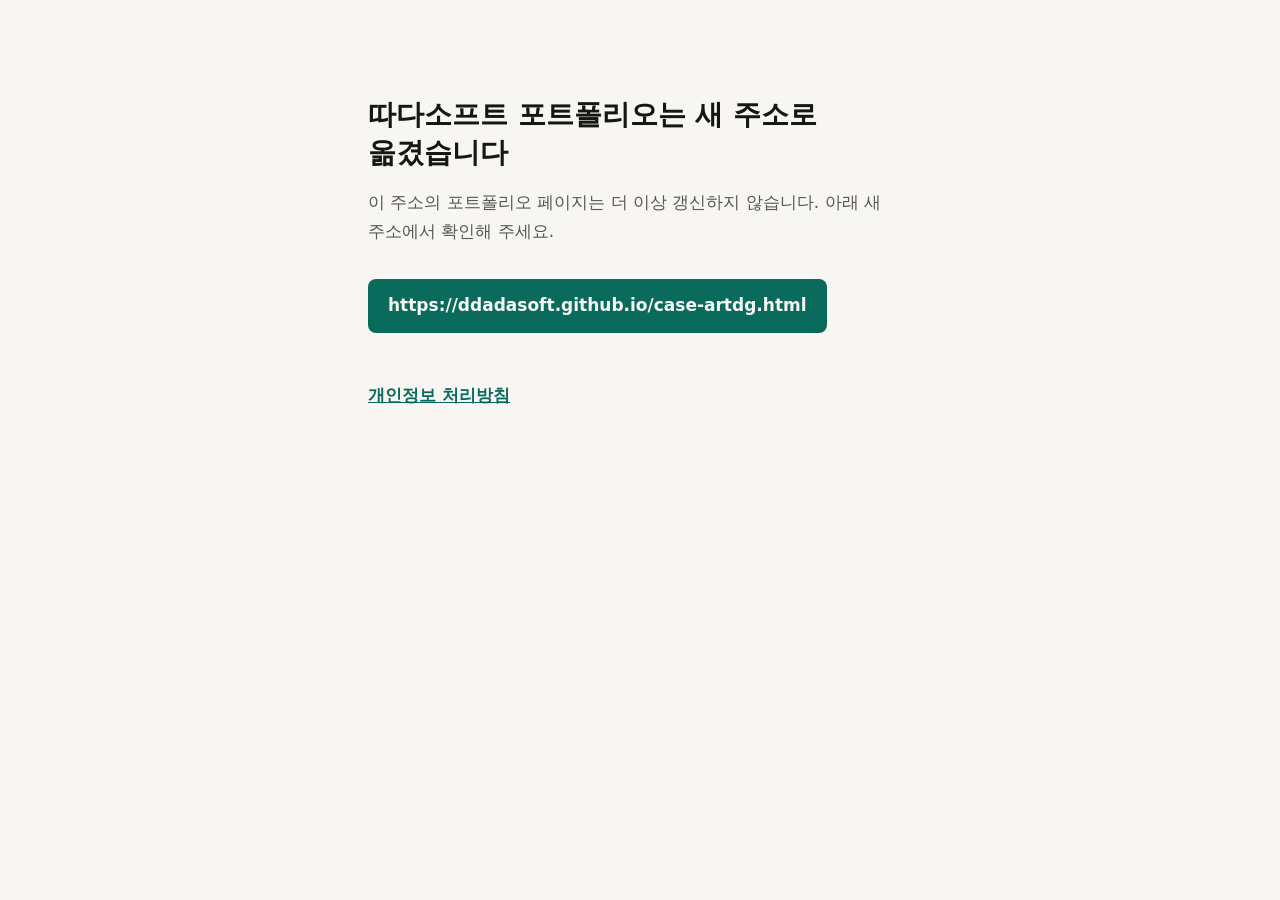
==== commit 1e47d9e9: "Legacy site: replace home and case pages with a notice pointing to the new address (privacy pages un" ====
--- a/case-artdg.html
+++ b/case-artdg.html
@@ -3,353 +3,28 @@
 <head>
 <meta charset="utf-8">
 <meta name="viewport" content="width=device-width, initial-scale=1">
-<title>포트폴리오: artdg.com 이관·재구축 | devpyo</title>
-<meta name="description" content="artdg.com 사례. 옛 그누보드/영카트 쇼핑몰을 Next.js 정적 사이트와 Cloudflare Workers/D1 위의 관리자 구조로 이관·재구축한 범위, 관리자 화면 영상, 아직 없는 기능을 4장으로 나눠 적었습니다.">
+<title>새 주소 안내</title>
+<meta name="description" content="따다소프트 포트폴리오는 새 주소로 옮겼습니다.">
 <meta name="color-scheme" content="light dark">
-<link rel="icon" type="image/svg+xml" href="favicon.svg">
-<link rel="stylesheet" href="style.css">
+<link rel="canonical" href="https://ddadasoft.github.io/case-artdg.html">
+<style>
+:root{color-scheme:light dark;--bg:#f7f6f3;--fg:#161615;--muted:#585750;--accent:#0a6a5c}
+@media (prefers-color-scheme:dark){:root{--bg:#121211;--fg:#ecebe6;--muted:#a5a49b;--accent:#5fd0ba}}
+body{margin:0;background:var(--bg);color:var(--fg);font:400 1.0625rem/1.75 Pretendard,"Apple SD Gothic Neo","Noto Sans KR",system-ui,sans-serif;word-break:keep-all}
+main{max-width:34rem;margin:0 auto;padding:6rem 1.25rem}
+h1{font-size:1.75rem;line-height:1.35;margin:0 0 1rem}
+p{margin:0 0 1rem;color:var(--muted)}
+a{color:var(--accent);font-weight:600}
+.go{display:inline-block;margin:1rem 0 2rem;padding:.75rem 1.25rem;background:var(--accent);color:var(--bg);border-radius:8px;text-decoration:none}
+:focus-visible{outline:2px solid var(--accent);outline-offset:3px}
+</style>
 </head>
 <body>
-<!--sprite-->
-<svg width="0" height="0" style="position:absolute" aria-hidden="true" focusable="false">
-  <symbol id="i-done" viewBox="0 0 12 12"><circle cx="6" cy="6" r="6" fill="currentColor"/></symbol>
-  <symbol id="i-part" viewBox="0 0 12 12"><circle cx="6" cy="6" r="5" fill="none" stroke="currentColor" stroke-width="2"/><path d="M6 1a5 5 0 0 0 0 10z" fill="currentColor"/></symbol>
-  <symbol id="i-none" viewBox="0 0 12 12"><circle cx="6" cy="6" r="5" fill="none" stroke="currentColor" stroke-width="2"/></symbol>
-  <symbol id="m-hi" viewBox="0 0 270 220">
-    
-<path class="s" d="M104 166v20h-14M156 166v20h14"/>
-<rect class="sb" x="50" y="34" width="160" height="132" rx="26"/>
-<path class="sa" d="M50 62v-2a26 26 0 0 1 26-26h108a26 26 0 0 1 26 26v2z"/>
-<rect class="fo" x="68" y="44" width="34" height="8" rx="4"/>
-<ellipse class="fc" cx="82" cy="128" rx="9" ry="6"/><ellipse class="fc" cx="178" cy="128" rx="9" ry="6"/>
-<path class="sc" d="M72 143l8 6-8 6M88 155h14"/>
-
-    <path class="s" d="M50 118q-22 6-22 30"/><circle class="sb" cx="28" cy="154" r="9"/>
-    <path class="s" d="M210 118q26-4 28-34"/><circle class="sb" cx="238" cy="76" r="9"/>
-    <path class="sc" d="M222 50l-6-8M240 44v-10M258 50l6-8"/>
-    <circle class="fi eye" cx="106" cy="98" r="9"/><circle class="fi eye" cx="154" cy="98" r="9"/>
-    <path class="s" d="M116 120q14 14 28 0"/>
-  </symbol>
-  <symbol id="m-work" viewBox="0 0 270 220">
-    
-<path class="s" d="M104 166v20h-14M156 166v20h14"/>
-<rect class="sb" x="50" y="34" width="160" height="132" rx="26"/>
-<path class="sa" d="M50 62v-2a26 26 0 0 1 26-26h108a26 26 0 0 1 26 26v2z"/>
-<rect class="fo" x="68" y="44" width="34" height="8" rx="4"/>
-<ellipse class="fc" cx="82" cy="128" rx="9" ry="6"/><ellipse class="fc" cx="178" cy="128" rx="9" ry="6"/>
-<path class="sc" d="M72 143l8 6-8 6M88 155h14"/>
-
-    <path class="s" d="M50 118q-22 6-22 30"/><circle class="sb" cx="28" cy="154" r="9"/>
-    <path class="s" d="M210 118q22 6 22 30"/><circle class="sb" cx="232" cy="154" r="9"/>
-    <path class="sc" d="M224 38l-12 11 12 11M250 38l12 11-12 11"/>
-    <circle class="fi eye" cx="106" cy="102" r="7"/><circle class="fi eye" cx="154" cy="102" r="7"/>
-    <path class="s" d="M94 88h20M146 88h20M118 126h24"/>
-  </symbol>
-  <symbol id="m-done" viewBox="0 0 270 220">
-    
-<path class="s" d="M104 166v20h-14M156 166v20h14"/>
-<rect class="sb" x="50" y="34" width="160" height="132" rx="26"/>
-<path class="sa" d="M50 62v-2a26 26 0 0 1 26-26h108a26 26 0 0 1 26 26v2z"/>
-<rect class="fo" x="68" y="44" width="34" height="8" rx="4"/>
-<ellipse class="fc" cx="82" cy="128" rx="9" ry="6"/><ellipse class="fc" cx="178" cy="128" rx="9" ry="6"/>
-<path class="sc" d="M72 143l8 6-8 6M88 155h14"/>
-
-    <path class="s" d="M50 118q-22 6-22 30"/><circle class="sb" cx="28" cy="154" r="9"/>
-    <rect class="sb" x="226" y="70" width="16" height="24" rx="8"/>
-    <path class="s" d="M210 120q22 2 24-14"/><circle class="sb" cx="234" cy="102" r="12"/>
-    <path class="sc" d="M12 36l9 9 17-20"/>
-    <path class="s" d="M92 106q14-18 28 0M140 106q14-18 28 0"/>
-    <path class="sk" d="M114 120h32q-2 18-16 18t-16-18z"/>
-  </symbol>
-</svg>
-<!--/sprite-->
-<a class="skip" href="#main">본문으로 건너뛰기</a>
-<header class="top">
-  <div class="wrap">
-    <a class="brand" href="index.html">devpyo</a>
-    <nav aria-label="사례 이동">
-      <a href="#ch1">이관과 구조</a>
-      <a href="#ch2">관리자</a>
-      <a href="#ch3">주문</a>
-      <a href="#ch4">납품</a>
-      <a href="#state">구현 상태</a>
-    </nav>
-    <a class="btn" href="mailto:dev.pyo@gmail.com">메일 문의</a>
-  </div>
-</header>
-
-<main id="main">
-
-<div class="wrap page-head">
-  <div class="ph">
-  <div>
-  <p class="crumb"><a href="index.html#works">← 포트폴리오로</a></p>
-  <h1>artdg.com <span class="nb">이관·재구축</span></h1>
-  <p class="lead">운영 중인 종이·미술 재료 쇼핑몰입니다. 옛 그누보드/영카트 사이트를 Next.js 정적 사이트로 옮기고, 관리자에서 값을 바꿔 발행하는 구조로 다시 만들었습니다.</p>
-  <p class="note">
-    <svg class="ic" aria-hidden="true"><use href="#i-part"/></svg>
-    <span><strong>네이버페이: 검수 중</strong>
-    연동 중(sandbox 검수 단계)입니다. 운영 주문 등록은 승인 전까지 닫혀 있습니다.</span>
-  </p>
-  <div class="areas">
-    <span class="k">다룬 영역</span>
-    <ul class="chips">
-      <li>커머스 사이트 구축</li><li>관리자·백오피스</li><li>데이터 이관·재구축</li><li>결제 연동(검수 중)</li><li>운영·배포 자동화와 테스트</li>
-    </ul>
-  </div>
-  </div>
-  <svg class="mascot ph-m" role="img" aria-label="devpyo 마스코트. 눈과 웃는 입이 있는 둥근 터미널 창이 엄지를 들어 올린다." viewBox="0 0 270 220" width="324" height="264"><use href="#m-done"/></svg>
-  </div>
-  <dl class="facts">
-    <div><dt>성격</dt><dd>이관·재구축. 처음부터 만든 사이트가 아닙니다.</dd></div>
-    <div><dt>공개 사례</dt><dd>웹 사례는 이 1건입니다. 여러 고객사 납품 실적이 아닙니다.</dd></div>
-    <div><dt>규모</dt><dd>커밋 288개, 활동일 8일</dd></div>
-    <div><dt>링크</dt><dd><a href="https://artdg.com/" rel="noopener">실서비스 보기: artdg.com</a></dd></div>
-  </dl>
-</div>
-
-<section class="ch" id="ch1">
-  <div class="wrap">
-    <div class="split">
-      <div class="side">
-        <div class="label"><b>01</b><span>이관과 구조</span></div>
-        <h2>상품 135개를 새 구조로 옮겼습니다</h2>
-        <p>옛 사이트의 상품 데이터를 새 구조로 옮기고, 방문자가 상품을 찾고 수량을 계산해 장바구니에 담을 수 있게 하는 것이 범위였습니다. 상품 데이터는 옛 사이트 DB에서 가져왔습니다.</p>
-        <p class="small">상품 135개, 안내 페이지 5개, 묶음 할인 규칙 2종, 상품정보 응답 52~170ms입니다.</p>
-      </div>
-      <table class="kv">
-        <caption>구성 요소</caption>
-        <thead><tr><th scope="col">구성</th><th scope="col">내용</th></tr></thead>
-        <tbody>
-          <tr><th scope="row">사용자 화면</th><td>Next.js 정적 사이트. 카탈로그, 검색, 분류, 규격·가격·묶음 단위 표시, 수량 계산, 장바구니.</td></tr>
-          <tr><th scope="row">실행 환경</th><td>Cloudflare Workers와 D1 위에서 동작합니다.</td></tr>
-          <tr><th scope="row">관리자</th><td>접근 제한이 걸린 별도 경로에서 상품·설정·사이트 콘텐츠를 스키마 기반으로 편집하고 발행합니다.</td></tr>
-          <tr><th scope="row">품질</th><td>자동 테스트, E2E 테스트, 배포 가드, 운영 문서(RUNBOOK)가 있습니다.</td></tr>
-        </tbody>
-      </table>
-    </div>
-
-    <h3 class="sub">공개 화면</h3>
-    <div class="pubs">
-      <div class="gal g3" role="group" aria-label="공개 화면 선택">
-        <input type="radio" name="pub" id="p1" checked aria-label="홈">
-        <input type="radio" name="pub" id="p2" aria-label="분류">
-        <input type="radio" name="pub" id="p3" aria-label="상품">
-        <div class="stage">
-          <figure>
-            <div class="frame"><div class="bar">artdg.com · 홈</div><a href="media/artdg-d-home.jpg" target="_blank" rel="noopener"><img src="media/artdg-d-home.jpg" width="1600" height="1000" alt="artdg.com 데스크톱 홈 화면. 분류 메뉴와 검색창, 분류 바로가기가 보인다." loading="lazy"></a></div>
-            <figcaption>홈 화면입니다. 분류 메뉴와 검색창이 있습니다.</figcaption>
-          </figure>
-          <figure>
-            <div class="frame"><div class="bar">artdg.com · 분류</div><a href="media/artdg-d-category.jpg" target="_blank" rel="noopener"><img src="media/artdg-d-category.jpg" width="1600" height="1000" alt="artdg.com 스케치북 분류 화면. 정렬과 크기 필터가 왼쪽에 있고 상품 목록이 오른쪽에 있다." loading="lazy"></a></div>
-            <figcaption>분류 화면입니다. 정렬과 크기 필터가 있는 상품 목록입니다.</figcaption>
-          </figure>
-          <figure>
-            <div class="frame"><div class="bar">artdg.com · 상품</div><a href="media/artdg-d-product.jpg" target="_blank" rel="noopener"><img src="media/artdg-d-product.jpg" width="1600" height="1000" alt="artdg.com 상품 화면. 상품 사진 옆에 규격별 권당 가격과 박스 가격 목록이 있다." loading="lazy"></a></div>
-            <figcaption>상품 화면입니다. 규격별 권당 가격과 박스 가격을 보여 줍니다.</figcaption>
-          </figure>
-        </div>
-        <div class="thumbs">
-          <label for="p1"><img src="media/t-artdg-d-home.jpg" width="480" height="300" alt="" loading="lazy"><span>홈</span></label>
-          <label for="p2"><img src="media/t-artdg-d-category.jpg" width="480" height="300" alt="" loading="lazy"><span>분류</span></label>
-          <label for="p3"><img src="media/t-artdg-d-product.jpg" width="480" height="300" alt="" loading="lazy"><span>상품</span></label>
-        </div>
-      </div>
-      <div class="pair">
-        <figure>
-          <div class="frame"><div class="bar">모바일 · 홈</div><a href="media/artdg-m-home.jpg" target="_blank" rel="noopener"><img src="media/artdg-m-home.jpg" width="780" height="1688" alt="artdg.com 휴대폰 홈 화면. 상단에 메뉴 아이콘, 아래에 검색창이 있다." loading="lazy"></a></div>
-          <figcaption>휴대폰 홈 화면입니다.</figcaption>
-        </figure>
-        <figure>
-          <div class="frame"><div class="bar">모바일 · 상품</div><a href="media/artdg-m-product.jpg" target="_blank" rel="noopener"><img src="media/artdg-m-product.jpg" width="780" height="1688" alt="artdg.com 휴대폰 상품 화면. 상품 사진 아래에 규격별 가격 목록이 있다." loading="lazy"></a></div>
-          <figcaption>휴대폰 상품 화면입니다. 규격별 가격 목록이 있습니다.</figcaption>
-        </figure>
-      </div>
-    </div>
-  </div>
-</section>
-
-<section class="ch band alt" id="ch2">
-  <div class="wrap">
-    <div class="split">
-      <div class="side">
-        <div class="label"><b>02</b><span>관리자와 안전장치</span></div>
-        <h2>운영자가 관리자에서 값을 바꿉니다</h2>
-        <p>운영자는 관리자에서 값을 바꿉니다. 설정 변경은 초안을 거쳐 발행해야 사용자 화면에 반영되고, 발행 이력이 남습니다.</p>
-      </div>
-      <div>
-        <h3>관리자 화면 범위</h3>
-        <p class="muted t">상품·옵션, 카테고리, 판매 기준, 구매 규칙, 묶음 할인, 배송, 안내·법적 표기, 사업자 정보, 페이지·리다이렉트, 발행, 연결 점검.</p>
-        <p class="small t">이 목록은 코드 기준으로 확인한 것입니다. 목록 중 아래 영상과 화면 5종 외에는 운영 화면을 직접 눌러 확인한 것이 아닙니다.</p>
-      </div>
-    </div>
-
-    <figure class="video">
-      <div class="frame">
-        <div class="bar">관리자 둘러보기 · 35초 · 소리 없음</div>
-        <video controls preload="none" playsinline muted width="1280" height="720" poster="media/admin-tour-poster.jpg">
-          <source src="media/admin-tour.mp4" type="video/mp4">
-          영상을 재생할 수 없는 브라우저입니다. 아래 화면 5장으로 같은 내용을 볼 수 있습니다.
-        </video>
-      </div>
-      <figcaption>2026-11-04에 운영 관리자 화면을 직접 열어 녹화했습니다. 클릭은 왼쪽 메뉴 이동뿐이고 값은 바꾸지 않았습니다. 구간: 상품·옵션 목록 → 구매 규칙 → 묶음 할인 → 배송 → 분류.</figcaption>
-    </figure>
-
-    <div class="gal-head">
-      <h3>관리자 화면 5종</h3>
-      <p class="small">2026-11-04에 운영 관리자 화면을 직접 열어 촬영했습니다. 읽기만 했고 값은 바꾸지 않았습니다.</p>
-    </div>
-    <div class="gal" role="group" aria-label="관리자 화면 선택">
-      <input type="radio" name="admin" id="a1" checked aria-label="상품·옵션">
-      <input type="radio" name="admin" id="a2" aria-label="구매 규칙">
-      <input type="radio" name="admin" id="a3" aria-label="묶음 할인">
-      <input type="radio" name="admin" id="a4" aria-label="배송">
-      <input type="radio" name="admin" id="a5" aria-label="분류">
-      <div class="stage">
-        <figure>
-          <div class="frame"><div class="bar">관리자 · 상품·옵션 · 읽기만 함</div><a href="media/admin-products.jpg" target="_blank" rel="noopener"><img src="media/admin-products.jpg" width="1600" height="900" alt="관리자 상품·옵션 화면. 상품명 검색창, 판매 상태별 개수, 상품 목록 표가 보인다." loading="lazy"></a></div>
-          <figcaption>상품·옵션 화면입니다. 상품명이나 id로 검색하고 판매 상태별로 걸러 봅니다.</figcaption>
-        </figure>
-        <figure>
-          <div class="frame"><div class="bar">관리자 · 구매 규칙 · 읽기만 함</div><a href="media/admin-purchase-rules.jpg" target="_blank" rel="noopener"><img src="media/admin-purchase-rules.jpg" width="1600" height="900" alt="관리자 구매 규칙 화면. 기본 최소 수량과 주문 단위, 적용 결과 미리보기 표가 보인다." loading="lazy"></a></div>
-          <figcaption>구매 규칙 화면입니다. 최소 수량과 주문 단위를 정하고 적용 결과를 미리 봅니다.</figcaption>
-        </figure>
-        <figure>
-          <div class="frame"><div class="bar">관리자 · 묶음 할인 · 읽기만 함</div><a href="media/admin-bundle-discount.jpg" target="_blank" rel="noopener"><img src="media/admin-bundle-discount.jpg" width="1600" height="900" alt="관리자 묶음 할인 화면. 묶음 수별 할인율 표와 실제 적용 결과 표가 나란히 있다." loading="lazy"></a></div>
-          <figcaption>묶음 할인 화면입니다. 묶음 수가 많을수록 권당 가격을 더 깎는 단계를 정하고 적용 결과를 옆 표로 봅니다.</figcaption>
-        </figure>
-        <figure>
-          <div class="frame"><div class="bar">관리자 · 배송 · 읽기만 함</div><a href="media/admin-shipping.jpg" target="_blank" rel="noopener"><img src="media/admin-shipping.jpg" width="1600" height="900" alt="관리자 배송 화면. 박스당 배송비와 무료 배송 기준 금액 등을 입력하는 양식이 보인다." loading="lazy"></a></div>
-          <figcaption>배송 화면입니다. 박스당 배송비와 무료 배송 기준 금액 같은 값을 입력하는 양식입니다.</figcaption>
-        </figure>
-        <figure>
-          <div class="frame"><div class="bar">관리자 · 분류 · 읽기만 함</div><a href="media/admin-categories.jpg" target="_blank" rel="noopener"><img src="media/admin-categories.jpg" width="1600" height="900" alt="관리자 분류 화면. 분류 ID, 분류명, 상품 개수, 사이트 표시명, 발행 상태가 표로 보인다." loading="lazy"></a></div>
-          <figcaption>분류 화면입니다. 전체 37개 분류의 상품 수와 사이트 표시명, 발행 상태를 한 표로 봅니다.</figcaption>
-        </figure>
-      </div>
-      <div class="thumbs">
-        <label for="a1"><img src="media/t-admin-products.jpg" width="480" height="270" alt="" loading="lazy"><span>상품·옵션</span></label>
-        <label for="a2"><img src="media/t-admin-purchase-rules.jpg" width="480" height="270" alt="" loading="lazy"><span>구매 규칙</span></label>
-        <label for="a3"><img src="media/t-admin-bundle-discount.jpg" width="480" height="270" alt="" loading="lazy"><span>묶음 할인</span></label>
-        <label for="a4"><img src="media/t-admin-shipping.jpg" width="480" height="270" alt="" loading="lazy"><span>배송</span></label>
-        <label for="a5"><img src="media/t-admin-categories.jpg" width="480" height="270" alt="" loading="lazy"><span>분류</span></label>
-      </div>
-    </div>
-
-    <div class="split mt4">
-      <div class="side">
-        <h3>안전장치</h3>
-        <p class="small">값을 잘못 바꿔도 운영 화면에 바로 반영되지 않게 막는 장치입니다.</p>
-      </div>
-      <table class="kv">
-        <caption>안전장치</caption>
-        <thead><tr><th scope="col">장치</th><th scope="col">막는 것</th></tr></thead>
-        <tbody>
-          <tr><th scope="row">가격 인하 1회 25% 이내</th><td>한 번에 가격을 크게 내리는 입력 실수</td></tr>
-          <tr><th scope="row">원본가 50% 미만 불가</th><td>원본가의 절반 아래로 내리는 변경</td></tr>
-          <tr><th scope="row">변경 감사 기록</th><td>누가 무엇을 바꿨는지 알 수 없게 되는 일</td></tr>
-          <tr><th scope="row">버전 충돌 방지</th><td>두 곳에서 동시에 고칠 때 한쪽이 다른 쪽을 덮어쓰는 일</td></tr>
-          <tr><th scope="row">발행 절차</th><td>초안 상태의 변경이 사용자 화면에 바로 반영되는 일. 발행 이력이 남습니다.</td></tr>
-        </tbody>
-      </table>
-    </div>
-  </div>
-</section>
-
-<section class="ch" id="ch3">
-  <div class="wrap">
-    <div class="split">
-      <div class="side">
-        <div class="label"><b>03</b><span>주문과 네이버페이</span></div>
-        <h2>결제는 검수 단계입니다</h2>
-      </div>
-      <div>
-        <p class="state"><svg class="ic" aria-hidden="true"><use href="#i-part"/></svg><strong>검수 중</strong></p>
-        <p class="t">네이버페이는 연동 중(sandbox 검수 단계)입니다. 실결제 운영 단계가 아닙니다. 구매 버튼에서 주문서 화면으로 이어지는 흐름을 검수용 환경에서 확인하는 단계이고, 실제 결제 완료는 확인하지 않았습니다.</p>
-        <h3 class="sub">아직 없는 기능</h3>
-        <ul class="checks">
-          <li class="no"><svg class="ic none" aria-hidden="true"><use href="#i-none"/></svg>취소·반품·교환, 주문 상태 동기화는 아직 만들지 않았습니다.</li>
-          <li class="no"><svg class="ic none" aria-hidden="true"><use href="#i-none"/></svg>자체 로그인, 회원, 자체 결제 화면, 주문내역은 만들지 않았습니다.</li>
-        </ul>
-        <p class="muted">이 사례에는 포함되어 있지 않습니다.</p>
-      </div>
-    </div>
-  </div>
-</section>
-
-<section class="ch band alt" id="ch4">
-  <div class="wrap">
-    <div class="split">
-      <div class="side">
-        <div class="label"><b>04</b><span>납품 방식</span></div>
-        <h2>인도하는 것과 공개하지 않는 것</h2>
-      </div>
-      <div>
-        <p class="t">소스와 디자인의 재사용 권리를 보유하고 있습니다. 고객에게 소스 전체 소유권을 넘기는 계약인지는 건마다 따로 정합니다.</p>
-        <ul class="checks">
-          <li>기능별 완료 기준을 착수 전에 문서로 정하고, 1~2주 단위로 검수합니다.</li>
-          <li>테스트·배포·관리자 매뉴얼을 함께 인도합니다.</li>
-          <li>소스 인수인계 범위와 무상 하자보수 범위를 계약서에 명시합니다.</li>
-        </ul>
-        <h3 class="sub">공개하지 않는 것</h3>
-        <p class="t">저장소는 비공개입니다. 이 페이지에는 커밋 수, 활동일, 구조 요약과 화면 캡처만 실었고 코드, 주문·운영 데이터는 싣지 않았습니다. 화면은 주문자 정보가 없는 것만 골랐습니다.</p>
-        <p><a href="#state">구현 상태 보기</a> · <a href="index.html#process">진행 방식 보기</a></p>
-      </div>
-    </div>
-  </div>
-</section>
-
-<section class="ch" id="state">
-  <div class="wrap">
-    <div class="split">
-      <div class="side">
-        <div class="label"><b>05</b><span>구현 상태</span></div>
-        <h2>포트폴리오 artdg의 구현 상태</h2>
-        <p>구현한 것, 검수 중인 것, 만들지 않은 것을 기능별로 적었습니다.</p>
-        <div class="legend">
-          <span class="done"><svg class="ic" aria-hidden="true"><use href="#i-done"/></svg><span class="fg">구현</span><b>7</b></span>
-          <span class="part"><svg class="ic" aria-hidden="true"><use href="#i-part"/></svg><span class="fg">검수 중</span><b>1</b></span>
-          <span class="none"><svg class="ic" aria-hidden="true"><use href="#i-none"/></svg><span class="fg">미구현</span><b>3</b></span>
-        </div>
-      </div>
-      <table>
-      <caption>artdg.com 기능별 구현 상태</caption>
-      <thead>
-        <tr><th scope="col">기능</th><th scope="col">상태</th><th scope="col">비고</th></tr>
-      </thead>
-      <tbody>
-        <tr><th scope="row">상품 카탈로그·검색·분류</th><td class="st done"><svg class="ic" aria-hidden="true"><use href="#i-done"/></svg>구현</td><td class="nt"></td></tr>
-        <tr><th scope="row">규격·가격·묶음 단위 표시</th><td class="st done"><svg class="ic" aria-hidden="true"><use href="#i-done"/></svg>구현</td><td class="nt"></td></tr>
-        <tr><th scope="row">수량 계산과 장바구니</th><td class="st done"><svg class="ic" aria-hidden="true"><use href="#i-done"/></svg>구현</td><td class="nt"></td></tr>
-        <tr><th scope="row">관리자 상품·옵션·가격 관리</th><td class="st done"><svg class="ic" aria-hidden="true"><use href="#i-done"/></svg>구현</td><td class="nt"></td></tr>
-        <tr><th scope="row">묶음 할인·배송·구매 규칙 설정</th><td class="st done"><svg class="ic" aria-hidden="true"><use href="#i-done"/></svg>구현</td><td class="nt"></td></tr>
-        <tr><th scope="row">변경 이력·감사 기록</th><td class="st done"><svg class="ic" aria-hidden="true"><use href="#i-done"/></svg>구현</td><td class="nt"></td></tr>
-        <tr><th scope="row">정적 배포와 자동 테스트</th><td class="st done"><svg class="ic" aria-hidden="true"><use href="#i-done"/></svg>구현</td><td class="nt"></td></tr>
-        <tr class="hl"><th scope="row">네이버페이 결제</th><td class="st part"><svg class="ic" aria-hidden="true"><use href="#i-part"/></svg>검수 중</td><td class="nt">sandbox 검수 단계입니다. 운영 주문 등록은 승인 전까지 닫혀 있습니다.</td></tr>
-        <tr><th scope="row">취소·반품·교환·주문 상태 동기화</th><td class="st none"><svg class="ic" aria-hidden="true"><use href="#i-none"/></svg>미구현</td><td class="nt"></td></tr>
-        <tr><th scope="row">회원·로그인</th><td class="st none"><svg class="ic" aria-hidden="true"><use href="#i-none"/></svg>미구현</td><td class="nt"></td></tr>
-        <tr><th scope="row">자체 결제 화면·주문내역</th><td class="st none"><svg class="ic" aria-hidden="true"><use href="#i-none"/></svg>미구현</td><td class="nt"></td></tr>
-      </tbody>
-    </table>
-    </div>
-  </div>
-</section>
-
-<section class="contact">
-  <div class="wrap">
-    <div class="label"><span>문의</span></div>
-    <a class="mail-big" href="mailto:dev.pyo@gmail.com">dev.pyo@gmail.com</a>
-    <p class="t muted">프로젝트 개요를 메일로 보내 주세요. 100% 원격, 프로젝트 단위 도급으로 진행합니다.</p>
-  </div>
-</section>
-
+<main>
+<h1>따다소프트 포트폴리오는 새 주소로 옮겼습니다</h1>
+<p>이 주소의 포트폴리오 페이지는 더 이상 갱신하지 않습니다. 아래 새 주소에서 확인해 주세요.</p>
+<p><a class="go" href="https://ddadasoft.github.io/case-artdg.html">https://ddadasoft.github.io/case-artdg.html</a></p>
+<p><a href="privacy/">개인정보 처리방침</a></p>
 </main>
-
-<footer>
-  <div class="wrap foot">
-    <svg class="mascot foot-m" aria-hidden="true" focusable="false" viewBox="0 0 270 220" width="66" height="54"><use href="#m-done"/></svg>
-    <p>devpyo · 100% 원격 · 프로젝트 단위 도급 · <a href="privacy/">개인정보 처리방침</a></p>
-  </div>
-</footer>
 </body>
 </html>
